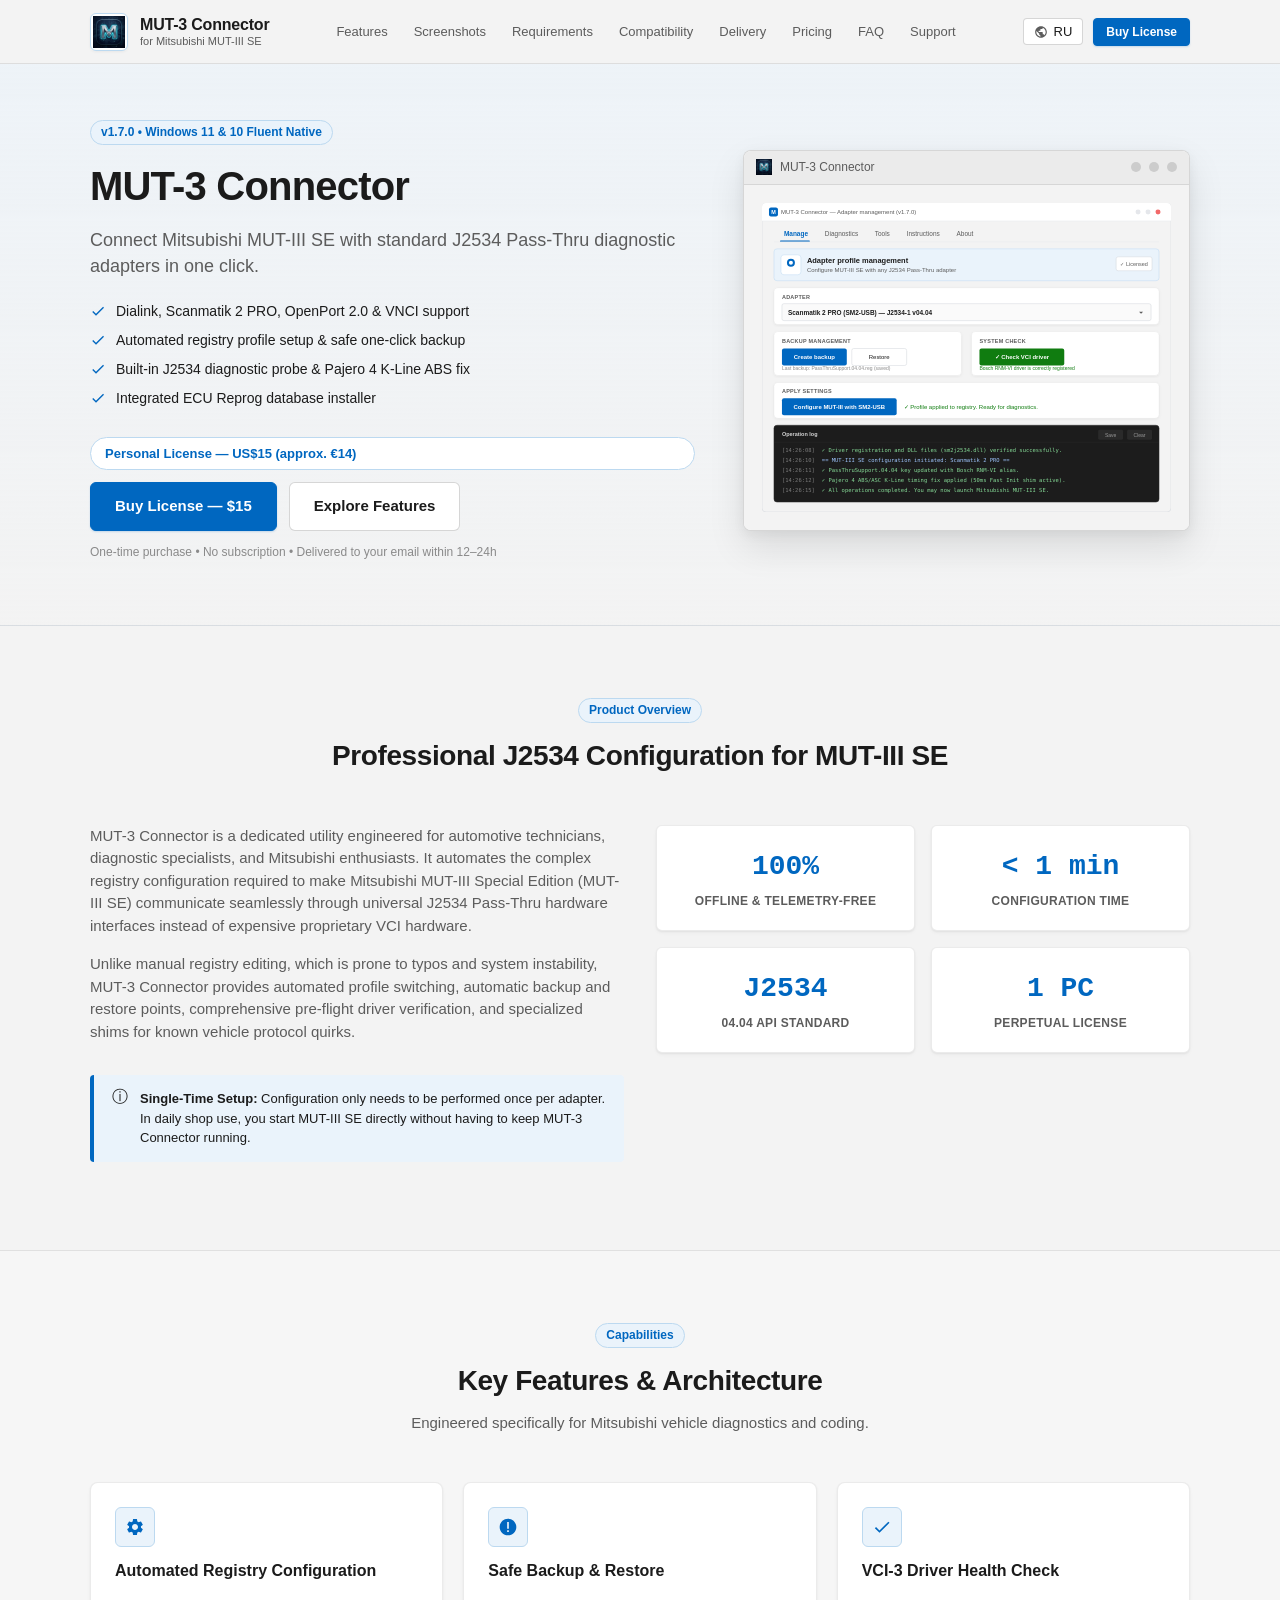
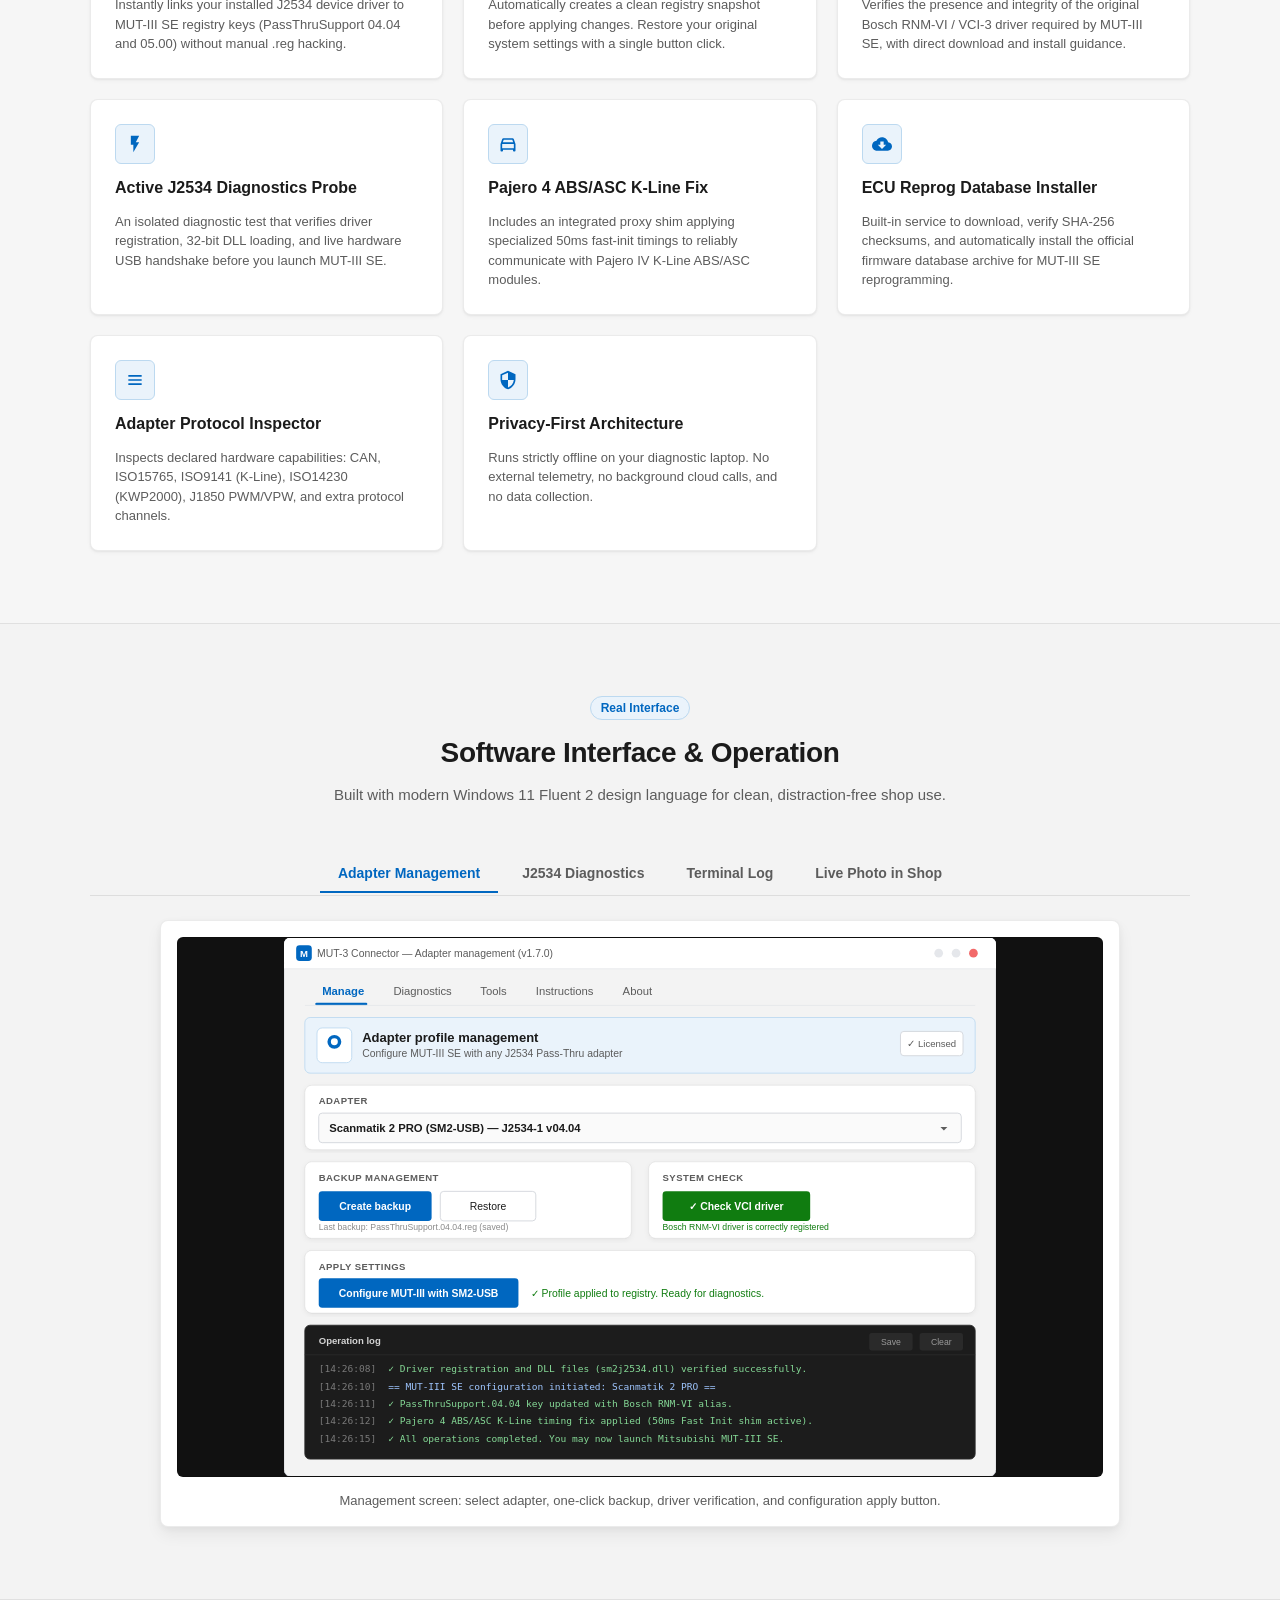
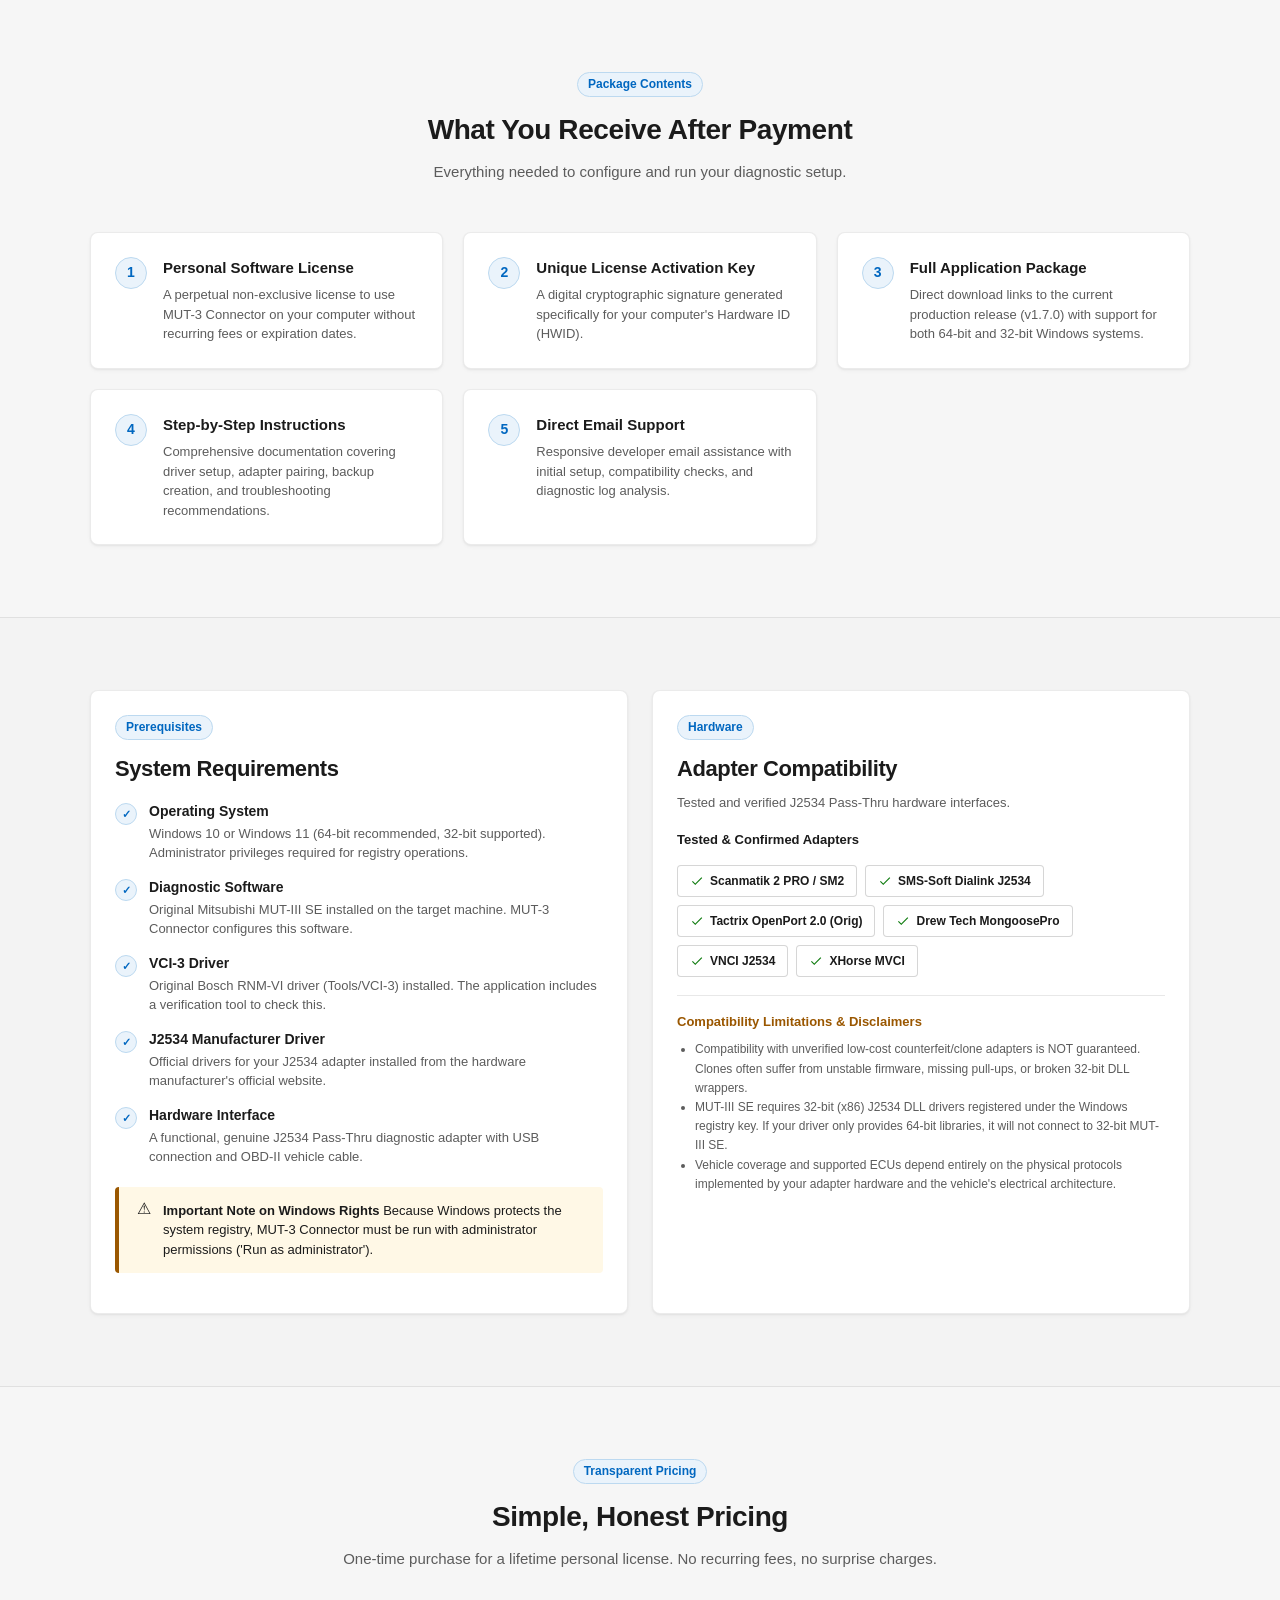
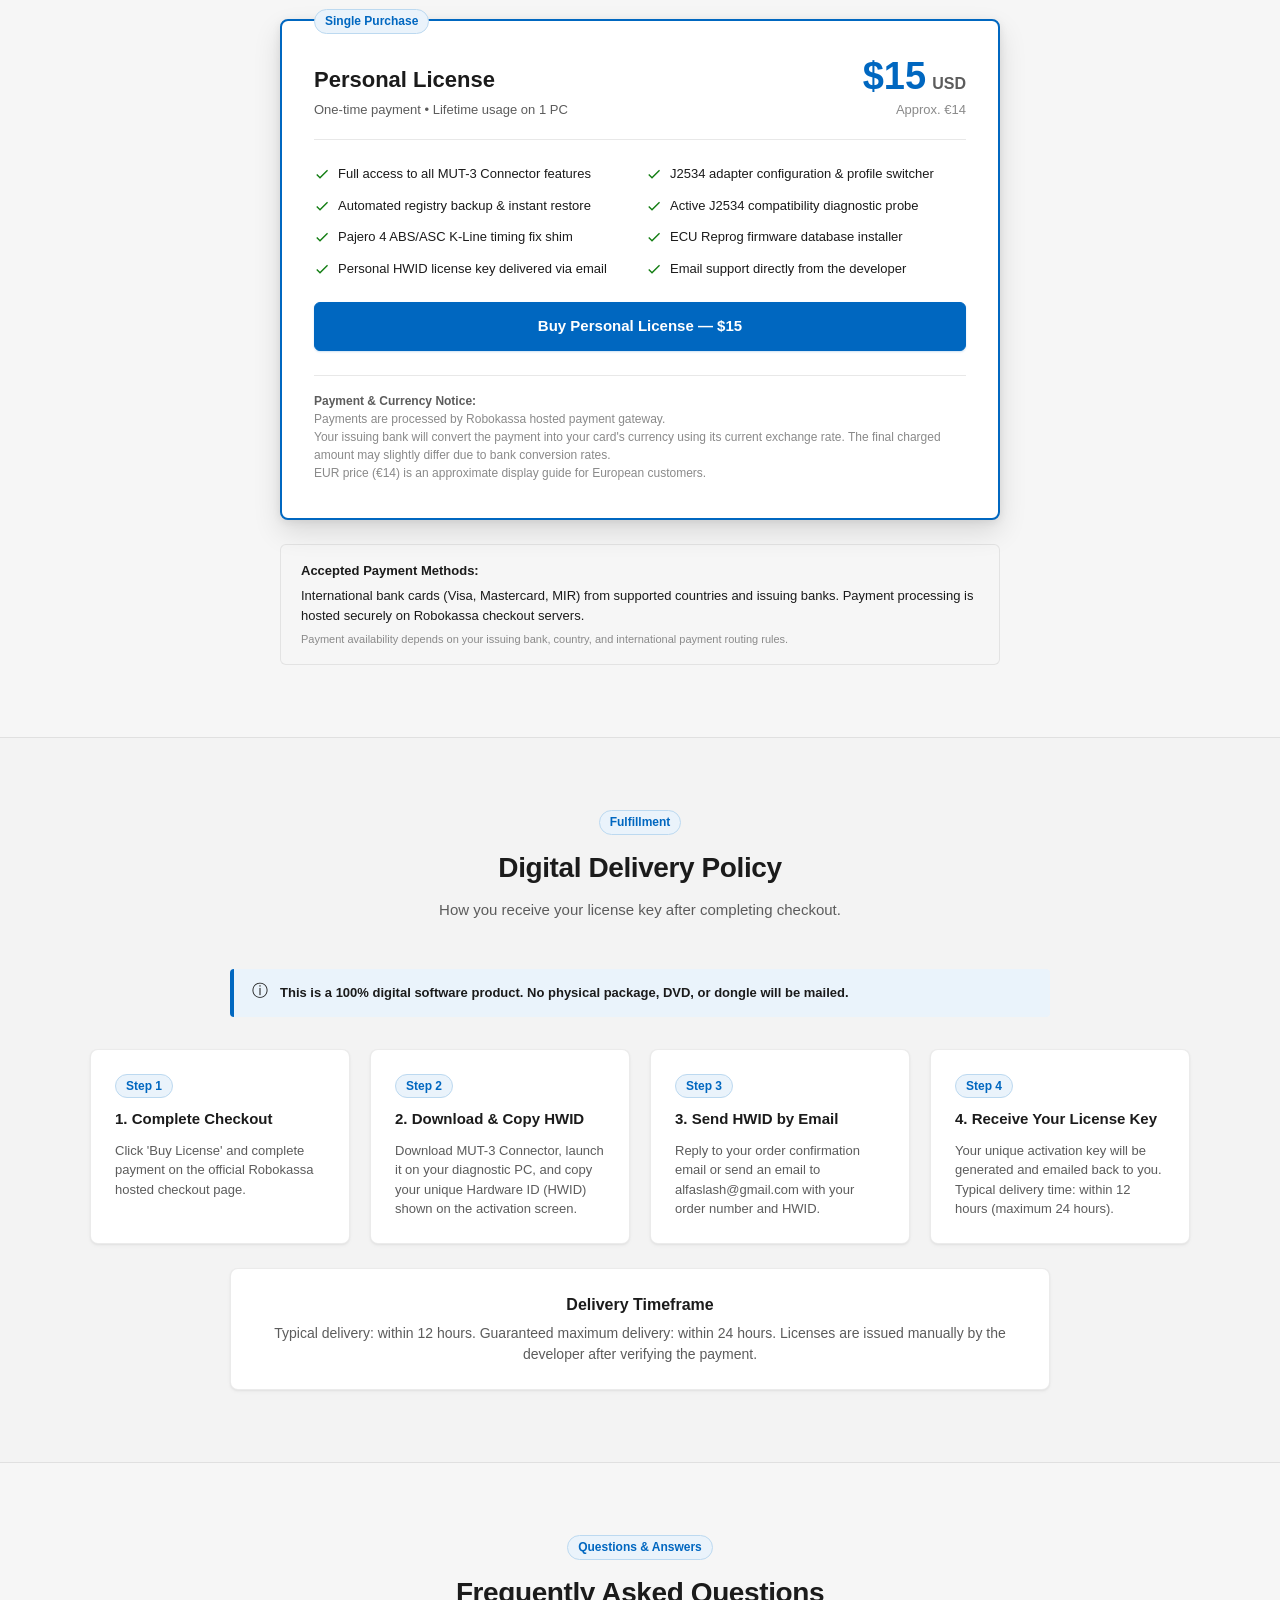
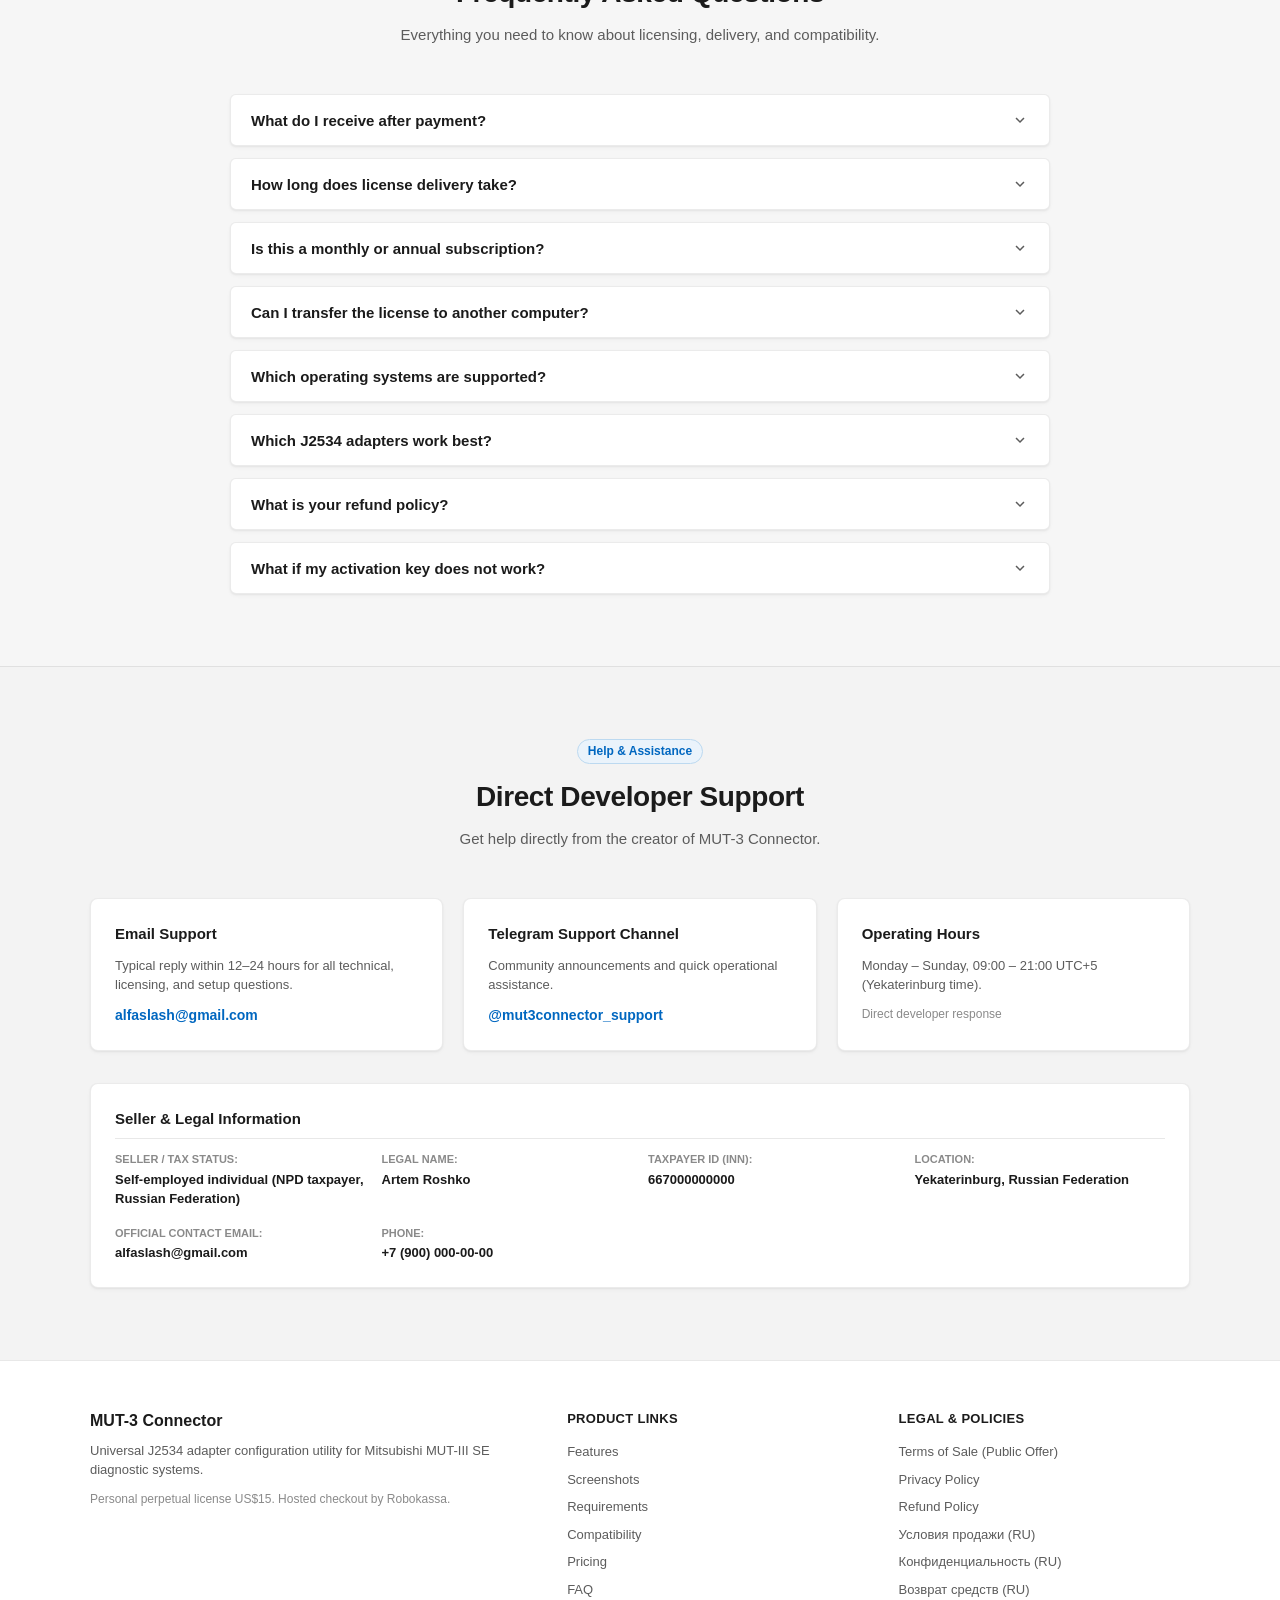
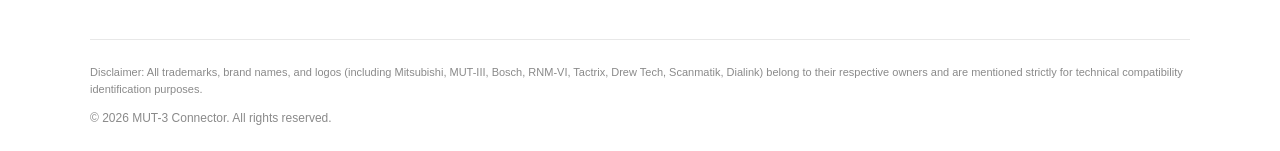
==== index.html @ 058eb1e2 "Deploy MUT-3 Connector landing page for GitHub Pages" ====
<!DOCTYPE html>
<html lang="en">
<head>
  <meta charset="UTF-8">
  <meta name="viewport" content="width=device-width, initial-scale=1.0">
  <title>MUT-3 Connector — J2534 Pass-Thru Setup for Mitsubishi MUT-III SE</title>
  <meta name="description" content="Official landing page for MUT-3 Connector. Effortlessly configure universal J2534 adapters (Scanmatik 2 PRO, Dialink, OpenPort 2.0) for Mitsubishi MUT-III SE. Personal license US$15.">
  <meta name="robots" content="index, follow">
  <link rel="canonical" href="https://mut3connector.com/">

  <!-- Open Graph / Facebook -->
  <meta property="og:type" content="website">
  <meta property="og:url" content="https://mut3connector.com/">
  <meta property="og:title" content="MUT-3 Connector — J2534 Setup for Mitsubishi MUT-III SE">
  <meta property="og:description" content="Configure universal J2534 Pass-Thru adapters with Mitsubishi MUT-III SE diagnostic software in one click. Personal perpetual license US$15.">
  <meta property="og:image" content="https://mut3connector.com/assets/img/app_icon.png">

  <!-- Favicon -->
  <link rel="icon" type="image/x-icon" href="favicon.ico">
  <link rel="apple-touch-icon" href="assets/img/app_icon.png">
  <meta name="theme-color" content="#F3F3F3">

  <!-- Stylesheet -->
  <link rel="stylesheet" href="assets/css/styles.css">
</head>
<body>

  <!-- ===================================================================
       Site Header
       =================================================================== -->
  <header class="site-header">
    <div class="container header-inner">
      <a href="#hero" class="brand-link" aria-label="MUT-3 Connector Home">
        <div class="brand-icon-tile">
          <img src="assets/img/app_icon.png" alt="MUT-3 Connector Logo" width="32" height="32">
        </div>
        <div class="brand-text">
          <span class="brand-title">MUT-3 Connector</span>
          <span class="brand-subtitle">for Mitsubishi MUT-III SE</span>
        </div>
      </a>

      <nav aria-label="Main Navigation">
        <ul class="nav-menu">
          <li><a href="#features" class="nav-link" data-i18n="nav.features">Features</a></li>
          <li><a href="#screenshots" class="nav-link" data-i18n="nav.screenshots">Screenshots</a></li>
          <li><a href="#requirements" class="nav-link" data-i18n="nav.requirements">Requirements</a></li>
          <li><a href="#compatibility" class="nav-link" data-i18n="nav.compatibility">Compatibility</a></li>
          <li><a href="#delivery" class="nav-link" data-i18n="nav.delivery">Delivery</a></li>
          <li><a href="#pricing" class="nav-link" data-i18n="nav.pricing">Pricing</a></li>
          <li><a href="#faq" class="nav-link" data-i18n="nav.faq">FAQ</a></li>
          <li><a href="#support" class="nav-link" data-i18n="nav.support">Support</a></li>
        </ul>
      </nav>

      <div class="header-actions">
        <!-- Language Switcher Pill -->
        <button type="button" class="lang-selector-btn" data-action="toggle-lang" title="Switch Language / Сменить язык" aria-label="Switch Language">
          <svg viewBox="0 0 24 24" aria-hidden="true">
            <path d="M12 2C6.48 2 2 6.48 2 12s4.48 10 10 10 10-4.48 10-10S17.52 2 12 2zm-1 17.93c-3.95-.49-7-3.85-7-7.93 0-.62.08-1.21.21-1.79L9 15v1c0 1.1.9 2 2 2v1.93zm6.9-2.54c-.26-.81-1-1.39-1.9-1.39h-1v-3c0-.55-.45-1-1-1H8v-2h2c.55 0 1-.45 1-1V7h2c1.1 0 2-.9 2-2v-.41c2.93 1.19 5 4.06 5 7.41 0 2.08-.8 3.97-2.1 5.39z"/>
          </svg>
          <span class="lang-label">RU</span>
        </button>

        <!-- Buy CTA -->
        <a href="#pricing" class="btn btn-primary btn-sm" data-buy-btn data-i18n="nav.buy">Buy License</a>

        <!-- Mobile Menu Toggle Button -->
        <button type="button" class="mobile-toggle" aria-label="Toggle navigation menu" aria-expanded="false">
          <svg viewBox="0 0 24 24" aria-hidden="true">
            <path d="M3 18h18v-2H3v2zm0-5h18v-2H3v2zm0-7v2h18V6H3z"/>
          </svg>
        </button>
      </div>
    </div>
  </header>

  <!-- ===================================================================
       Hero Section
       =================================================================== -->
  <section class="hero-section" id="hero">
    <div class="container hero-grid">
      <div class="hero-content">
        <div class="hero-badge-wrap">
          <span class="badge badge-accent" data-i18n="hero.badge">v1.7.0 • Windows 11 &amp; 10 Fluent Native</span>
        </div>
        <h1 class="hero-title" data-i18n="hero.title">MUT-3 Connector</h1>
        <p class="hero-subtitle" data-i18n="hero.subtitle">
          Connect Mitsubishi MUT-III SE with standard J2534 Pass-Thru diagnostic adapters in one click.
        </p>

        <ul class="hero-highlights">
          <li>
            <svg viewBox="0 0 24 24"><path d="M9 16.2L4.8 12l-1.4 1.4L9 19 21 7l-1.4-1.4L9 16.2z"/></svg>
            <span data-i18n="hero.highlight1">Dialink, Scanmatik 2 PRO, OpenPort 2.0 &amp; VNCI support</span>
          </li>
          <li>
            <svg viewBox="0 0 24 24"><path d="M9 16.2L4.8 12l-1.4 1.4L9 19 21 7l-1.4-1.4L9 16.2z"/></svg>
            <span data-i18n="hero.highlight2">Automated registry profile setup &amp; safe one-click backup</span>
          </li>
          <li>
            <svg viewBox="0 0 24 24"><path d="M9 16.2L4.8 12l-1.4 1.4L9 19 21 7l-1.4-1.4L9 16.2z"/></svg>
            <span data-i18n="hero.highlight3">Built-in J2534 diagnostic probe &amp; Pajero 4 K-Line ABS fix</span>
          </li>
          <li>
            <svg viewBox="0 0 24 24"><path d="M9 16.2L4.8 12l-1.4 1.4L9 19 21 7l-1.4-1.4L9 16.2z"/></svg>
            <span data-i18n="hero.highlight4">Integrated ECU Reprog database installer</span>
          </li>
        </ul>

        <div class="hero-cta-box">
          <div class="hero-price-pill">
            <span data-i18n="hero.priceTag">Personal License — US$15 (approx. €14)</span>
          </div>

          <div class="hero-cta-buttons">
            <a href="#pricing" class="btn btn-primary btn-lg" data-buy-btn data-i18n="hero.ctaBuy">Buy License — $15</a>
            <a href="#features" class="btn btn-secondary btn-lg" data-i18n="hero.ctaDetails">Explore Features</a>
          </div>

          <p class="hero-subnotice" data-i18n="hero.subnotice">
            One-time purchase • No subscription • Delivered to your email within 12–24h
          </p>
        </div>
      </div>

      <!-- Hero Visual Preview (Fluent App Window) -->
      <div class="hero-preview">
        <div class="app-window-frame">
          <div class="app-window-titlebar">
            <div class="app-window-title">
              <img src="assets/img/app_icon.png" alt="Icon" width="16" height="16">
              <span>MUT-3 Connector</span>
            </div>
            <div class="app-window-controls">
              <span></span><span></span><span></span>
            </div>
          </div>
          <div class="app-window-body">
            <img src="assets/img/app-ui-manage.svg" alt="MUT-3 Connector Management Screen" width="820" height="620" loading="eager">
          </div>
        </div>
      </div>
    </div>
  </section>

  <!-- ===================================================================
       Product Overview & Metrics
       =================================================================== -->
  <section class="section">
    <div class="container">
      <div class="section-header">
        <span class="badge badge-accent" data-i18n="about.badge">Product Overview</span>
        <h2 class="section-title" data-i18n="about.title">Professional J2534 Configuration for MUT-III SE</h2>
      </div>

      <div class="overview-grid">
        <div class="overview-text">
          <p data-i18n="about.p1">
            MUT-3 Connector is a dedicated utility engineered for automotive technicians, diagnostic specialists, and Mitsubishi enthusiasts. It automates the complex registry configuration required to make Mitsubishi MUT-III Special Edition (MUT-III SE) communicate seamlessly through universal J2534 Pass-Thru hardware interfaces instead of expensive proprietary VCI hardware.
          </p>
          <p data-i18n="about.p2">
            Unlike manual registry editing, which is prone to typos and system instability, MUT-3 Connector provides automated profile switching, automatic backup and restore points, comprehensive pre-flight driver verification, and specialized shims for known vehicle protocol quirks.
          </p>

          <div class="callout callout-accent">
            <span class="callout-icon">ⓘ</span>
            <div>
              <strong>Single-Time Setup:</strong> Configuration only needs to be performed once per adapter. In daily shop use, you start MUT-III SE directly without having to keep MUT-3 Connector running.
            </div>
          </div>
        </div>

        <div class="overview-stats">
          <div class="stat-card">
            <div class="stat-value" data-i18n="about.stat1Val">100%</div>
            <div class="stat-label" data-i18n="about.stat1Label">Offline &amp; Telemetry-Free</div>
          </div>
          <div class="stat-card">
            <div class="stat-value" data-i18n="about.stat2Val">&lt; 1 min</div>
            <div class="stat-label" data-i18n="about.stat2Label">Configuration Time</div>
          </div>
          <div class="stat-card">
            <div class="stat-value" data-i18n="about.stat3Val">J2534</div>
            <div class="stat-label" data-i18n="about.stat3Label">04.04 API Standard</div>
          </div>
          <div class="stat-card">
            <div class="stat-value" data-i18n="about.stat4Val">1 PC</div>
            <div class="stat-label" data-i18n="about.stat4Label">Perpetual License</div>
          </div>
        </div>
      </div>
    </div>
  </section>

  <!-- ===================================================================
       Key Features Section
       =================================================================== -->
  <section class="section section-sunken" id="features">
    <div class="container">
      <div class="section-header">
        <span class="badge badge-accent" data-i18n="features.badge">Capabilities</span>
        <h2 class="section-title" data-i18n="features.title">Key Features &amp; Architecture</h2>
        <p class="section-subtitle" data-i18n="features.subtitle">
          Engineered specifically for Mitsubishi vehicle diagnostics and coding.
        </p>
      </div>

      <div class="features-grid">
        <!-- Feature 1 -->
        <div class="feature-card">
          <div class="feature-icon-tile">
            <svg viewBox="0 0 24 24"><path d="M19.14 12.94c.04-.3.06-.61.06-.94 0-.32-.02-.64-.07-.94l2.03-1.58c.18-.14.23-.41.12-.61l-1.92-3.32c-.12-.22-.37-.29-.59-.22l-2.39.96c-.5-.38-1.03-.7-1.62-.94l-.36-2.54c-.04-.24-.24-.41-.48-.41h-3.84c-.24 0-.43.17-.47.41l-.36 2.54c-.59.24-1.13.57-1.62.94l-2.39-.96c-.22-.08-.47 0-.59.22L2.74 8.87c-.12.21-.08.47.12.61l2.03 1.58c-.05.3-.09.63-.09.94s.02.64.07.94l-2.03 1.58c-.18.14-.23.41-.12.61l1.92 3.32c.12.22.37.29.59.22l2.39-.96c.5.38 1.03.7 1.62.94l.36 2.54c.05.24.24.41.48.41h3.84c.24 0 .44-.17.47-.41l.36-2.54c.59-.24 1.13-.56 1.62-.94l2.39.96c.22.08.47 0 .59-.22l1.92-3.32c.12-.22.07-.47-.12-.61l-2.01-1.58zM12 15.6c-1.98 0-3.6-1.62-3.6-3.6s1.62-3.6 3.6-3.6 3.6 1.62 3.6 3.6-1.62 3.6-3.6 3.6z"/></svg>
          </div>
          <h3 class="feature-title" data-i18n="features.f1Title">Automated Registry Configuration</h3>
          <p class="feature-desc" data-i18n="features.f1Desc">
            Instantly links your installed J2534 device driver to MUT-III SE registry keys (PassThruSupport 04.04 and 05.00) without manual .reg hacking.
          </p>
        </div>

        <!-- Feature 2 -->
        <div class="feature-card">
          <div class="feature-icon-tile">
            <svg viewBox="0 0 24 24"><path d="M12 2C6.48 2 2 6.48 2 12s4.48 10 10 10 10-4.48 10-10S17.52 2 12 2zm-1 14h2v2h-2zm0-10h2v8h-2z"/></svg>
          </div>
          <h3 class="feature-title" data-i18n="features.f2Title">Safe Backup &amp; Restore</h3>
          <p class="feature-desc" data-i18n="features.f2Desc">
            Automatically creates a clean registry snapshot before applying changes. Restore your original system settings with a single button click.
          </p>
        </div>

        <!-- Feature 3 -->
        <div class="feature-card">
          <div class="feature-icon-tile">
            <svg viewBox="0 0 24 24"><path d="M9 16.17L4.83 12l-1.42 1.41L9 19 21 7l-1.41-1.41z"/></svg>
          </div>
          <h3 class="feature-title" data-i18n="features.f3Title">VCI-3 Driver Health Check</h3>
          <p class="feature-desc" data-i18n="features.f3Desc">
            Verifies the presence and integrity of the original Bosch RNM-VI / VCI-3 driver required by MUT-III SE, with direct download and install guidance.
          </p>
        </div>

        <!-- Feature 4 -->
        <div class="feature-card">
          <div class="feature-icon-tile">
            <svg viewBox="0 0 24 24"><path d="M7 2v11h3v9l7-12h-4l4-8z"/></svg>
          </div>
          <h3 class="feature-title" data-i18n="features.f4Title">Active J2534 Diagnostics Probe</h3>
          <p class="feature-desc" data-i18n="features.f4Desc">
            An isolated diagnostic test that verifies driver registration, 32-bit DLL loading, and live hardware USB handshake before you launch MUT-III SE.
          </p>
        </div>

        <!-- Feature 5 -->
        <div class="feature-card">
          <div class="feature-icon-tile">
            <svg viewBox="0 0 24 24"><path d="M18.92 6.01C18.72 5.42 18.16 5 17.5 5h-11c-.66 0-1.21.42-1.42 1.01L3 12v8c0 .55.45 1 1 1h1c.55 0 1-.45 1-1v-1h12v1c0 .55.45 1 1 1h1c.55 0 1-.45 1-1v-8l-2.08-5.99zM6.85 7h10.29l1.04 3H5.81l1.04-3zM19 17H5v-4.66l.12-.34h13.77l.11.34V17z"/></svg>
          </div>
          <h3 class="feature-title" data-i18n="features.f5Title">Pajero 4 ABS/ASC K-Line Fix</h3>
          <p class="feature-desc" data-i18n="features.f5Desc">
            Includes an integrated proxy shim applying specialized 50ms fast-init timings to reliably communicate with Pajero IV K-Line ABS/ASC modules.
          </p>
        </div>

        <!-- Feature 6 -->
        <div class="feature-card">
          <div class="feature-icon-tile">
            <svg viewBox="0 0 24 24"><path d="M19.35 10.04C18.67 6.59 15.64 4 12 4 9.11 4 6.6 5.64 5.35 8.04 2.34 8.36 0 10.91 0 14c0 3.31 2.69 6 6 6h13c2.76 0 5-2.24 5-5 0-2.64-2.05-4.78-4.65-4.96zM17 13l-5 5-5-5h3V9h4v4h3z"/></svg>
          </div>
          <h3 class="feature-title" data-i18n="features.f6Title">ECU Reprog Database Installer</h3>
          <p class="feature-desc" data-i18n="features.f6Desc">
            Built-in service to download, verify SHA-256 checksums, and automatically install the official firmware database archive for MUT-III SE reprogramming.
          </p>
        </div>

        <!-- Feature 7 -->
        <div class="feature-card">
          <div class="feature-icon-tile">
            <svg viewBox="0 0 24 24"><path d="M4 6h16v2H4zm0 5h16v2H4zm0 5h16v2H4z"/></svg>
          </div>
          <h3 class="feature-title" data-i18n="features.f7Title">Adapter Protocol Inspector</h3>
          <p class="feature-desc" data-i18n="features.f7Desc">
            Inspects declared hardware capabilities: CAN, ISO15765, ISO9141 (K-Line), ISO14230 (KWP2000), J1850 PWM/VPW, and extra protocol channels.
          </p>
        </div>

        <!-- Feature 8 -->
        <div class="feature-card">
          <div class="feature-icon-tile">
            <svg viewBox="0 0 24 24"><path d="M12 1L3 5v6c0 5.55 3.84 10.74 9 12 5.16-1.26 9-6.45 9-12V5l-9-4zm0 10.99h7c-.53 4.12-3.28 7.79-7 8.94V12H5V6.3l7-3.11v8.8z"/></svg>
          </div>
          <h3 class="feature-title" data-i18n="features.f8Title">Privacy-First Architecture</h3>
          <p class="feature-desc" data-i18n="features.f8Desc">
            Runs strictly offline on your diagnostic laptop. No external telemetry, no background cloud calls, and no data collection.
          </p>
        </div>
      </div>
    </div>
  </section>

  <!-- ===================================================================
       Screenshots / Real Proof Section
       =================================================================== -->
  <section class="section" id="screenshots">
    <div class="container">
      <div class="section-header">
        <span class="badge badge-accent" data-i18n="proof.badge">Real Interface</span>
        <h2 class="section-title" data-i18n="proof.title">Software Interface &amp; Operation</h2>
        <p class="section-subtitle" data-i18n="proof.subtitle">
          Built with modern Windows 11 Fluent 2 design language for clean, distraction-free shop use.
        </p>
      </div>

      <!-- Proof Tabs -->
      <div class="proof-tabs">
        <button type="button" class="proof-tab-btn active" data-target="slide-manage" data-i18n="proof.tabManage">Adapter Management</button>
        <button type="button" class="proof-tab-btn" data-target="slide-diag" data-i18n="proof.tabDiag">J2534 Diagnostics</button>
        <button type="button" class="proof-tab-btn" data-target="slide-log" data-i18n="proof.tabLog">Terminal Log</button>
        <button type="button" class="proof-tab-btn" data-target="slide-photo" data-i18n="proof.tabPhoto">Live Photo in Shop</button>
      </div>

      <!-- Proof Content Frame -->
      <div class="proof-content">
        <!-- Slide 1: Management Vector Mockup -->
        <div class="proof-slide active" id="slide-manage">
          <div class="proof-image-wrapper">
            <img src="assets/img/app-ui-manage.svg" alt="MUT-3 Connector Adapter Management Interface" width="820" height="620" loading="lazy">
          </div>
          <p class="proof-caption" data-i18n="proof.captionManage">
            Management screen: select adapter, one-click backup, driver verification, and configuration apply button.
          </p>
        </div>

        <!-- Slide 2: Diagnostics Vector Mockup -->
        <div class="proof-slide" id="slide-diag">
          <div class="proof-image-wrapper">
            <img src="assets/img/app-ui-diag.svg" alt="MUT-3 Connector J2534 Diagnostics and Compatibility Center" width="820" height="620" loading="lazy">
          </div>
          <p class="proof-caption" data-i18n="proof.captionDiag">
            Compatibility center: dynamic static inspection and active USB probe verifying hardware readiness.
          </p>
        </div>

        <!-- Slide 3: Terminal Log Presentation -->
        <div class="proof-slide" id="slide-log">
          <div class="terminal-panel" style="padding: 24px; min-height: 380px;">
            <div class="terminal-header">
              <span>MUT-3 Connector Technical Operations Console [v1.7.0]</span>
              <span class="badge badge-success">Diagnostics OK</span>
            </div>
            <div class="terminal-line"><span class="term-time">[15:30:10]</span> <span class="term-info">Initializing MUT-3 Connector environment...</span></div>
            <div class="terminal-line"><span class="term-time">[15:30:11]</span> <span class="term-ok">✓ Administrator privileges confirmed (SeDebugPrivilege granted).</span></div>
            <div class="terminal-line"><span class="term-time">[15:30:12]</span> <span class="term-ok">✓ Hardware ID (HWID): 7A8B-9C0D-E1F2-3456 (Valid signature confirmed).</span></div>
            <div class="terminal-line"><span class="term-time">[15:30:14]</span> <span class="term-info">Inspecting J2534 Registry: HKLM\SOFTWARE\WOW6432Node\PassThruSupport.04.04</span></div>
            <div class="terminal-line"><span class="term-time">[15:30:15]</span> <span class="term-ok">✓ Found: Scanmatik 2 PRO (SM2-USB) at C:\Program Files (x86)\Scanmatik\sm2j2534.dll</span></div>
            <div class="terminal-line"><span class="term-time">[15:30:15]</span> <span class="term-ok">✓ Found: Dialink J2534 at C:\Program Files (x86)\SMS-Soft\Dialink\dialink.dll</span></div>
            <div class="terminal-line"><span class="term-time">[15:30:16]</span> <span class="term-ok">✓ Found: OpenPort 2.0 at C:\Program Files (x86)\Tactrix\OpenPort 2.0\drivers\openport 2.0\op20pt32.dll</span></div>
            <div class="terminal-line"><span class="term-time">[15:30:18]</span> <span class="term-info">Verifying Mitsubishi VCI-3 registry alias and Bosch RNM-VI driver...</span></div>
            <div class="terminal-line"><span class="term-time">[15:30:19]</span> <span class="term-ok">✓ Bosch RNM-VI driver registration confirmed.</span></div>
            <div class="terminal-line"><span class="term-time">[15:30:20]</span> <span class="term-ok">✓ Pajero 4 K-Line ABS/ASC Fast Init (50ms) proxy shim active.</span></div>
            <div class="terminal-line"><span class="term-time">[15:30:22]</span> <span class="term-ok">✓ Registry snapshot exported to %LOCALAPPDATA%\MUT3Connector\backup_0404.reg</span></div>
            <div class="terminal-line"><span class="term-time">[15:30:24]</span> <span class="term-info">Setup successful. Start MUT-III SE and perform diagnostic testing.</span></div>
          </div>
          <p class="proof-caption" data-i18n="proof.captionLog">
            Built-in operations log with timestamps, error diagnostics, and export to support file.
          </p>
        </div>

        <!-- Slide 4: Real Workshop Photo -->
        <div class="proof-slide" id="slide-photo">
          <div class="proof-image-wrapper">
            <img src="assets/img/screenshot-manage.jpg" alt="MUT-3 Connector running on diagnostic laptop in workshop" width="820" height="500" loading="lazy">
          </div>
          <p class="proof-caption" data-i18n="proof.captionPhoto">
            MUT-3 Connector running on a technician's laptop with Scanmatik 2 PRO.
          </p>
        </div>
      </div>
    </div>
  </section>

  <!-- ===================================================================
       What You Receive Section
       =================================================================== -->
  <section class="section section-sunken">
    <div class="container">
      <div class="section-header">
        <span class="badge badge-accent" data-i18n="receive.badge">Package Contents</span>
        <h2 class="section-title" data-i18n="receive.title">What You Receive After Payment</h2>
        <p class="section-subtitle" data-i18n="receive.subtitle">
          Everything needed to configure and run your diagnostic setup.
        </p>
      </div>

      <div class="receive-grid">
        <div class="receive-item">
          <div class="receive-num">1</div>
          <div class="receive-text">
            <h4 data-i18n="receive.item1Title">Personal Software License</h4>
            <p data-i18n="receive.item1Desc">A perpetual non-exclusive license to use MUT-3 Connector on your computer without recurring fees or expiration dates.</p>
          </div>
        </div>

        <div class="receive-item">
          <div class="receive-num">2</div>
          <div class="receive-text">
            <h4 data-i18n="receive.item2Title">Unique License Activation Key</h4>
            <p data-i18n="receive.item2Desc">A digital cryptographic signature generated specifically for your computer's Hardware ID (HWID).</p>
          </div>
        </div>

        <div class="receive-item">
          <div class="receive-num">3</div>
          <div class="receive-text">
            <h4 data-i18n="receive.item3Title">Full Application Package</h4>
            <p data-i18n="receive.item3Desc">Direct download links to the current production release (v1.7.0) with support for both 64-bit and 32-bit Windows systems.</p>
          </div>
        </div>

        <div class="receive-item">
          <div class="receive-num">4</div>
          <div class="receive-text">
            <h4 data-i18n="receive.item4Title">Step-by-Step Instructions</h4>
            <p data-i18n="receive.item4Desc">Comprehensive documentation covering driver setup, adapter pairing, backup creation, and troubleshooting recommendations.</p>
          </div>
        </div>

        <div class="receive-item">
          <div class="receive-num">5</div>
          <div class="receive-text">
            <h4 data-i18n="receive.item5Title">Direct Email Support</h4>
            <p data-i18n="receive.item5Desc">Responsive developer email assistance with initial setup, compatibility checks, and diagnostic log analysis.</p>
          </div>
        </div>
      </div>
    </div>
  </section>

  <!-- ===================================================================
       System Requirements & Hardware Compatibility
       =================================================================== -->
  <section class="section" id="requirements">
    <div class="container">
      <div class="req-grid">
        <!-- Column 1: System Requirements -->
        <div class="card">
          <span class="badge badge-accent" data-i18n="requirements.badge" style="margin-bottom: 12px;">Prerequisites</span>
          <h3 class="section-title" style="font-size: 22px; margin-bottom: 16px;" data-i18n="requirements.title">System Requirements</h3>

          <ul class="req-list">
            <li class="req-item">
              <span class="req-item-icon">✓</span>
              <div class="req-item-content">
                <h4 data-i18n="requirements.osTitle">Operating System</h4>
                <p data-i18n="requirements.osDesc">Windows 10 or Windows 11 (64-bit recommended, 32-bit supported). Administrator privileges required for registry operations.</p>
              </div>
            </li>
            <li class="req-item">
              <span class="req-item-icon">✓</span>
              <div class="req-item-content">
                <h4 data-i18n="requirements.softTitle">Diagnostic Software</h4>
                <p data-i18n="requirements.softDesc">Original Mitsubishi MUT-III SE installed on the target machine. MUT-3 Connector configures this software.</p>
              </div>
            </li>
            <li class="req-item">
              <span class="req-item-icon">✓</span>
              <div class="req-item-content">
                <h4 data-i18n="requirements.driverTitle">VCI-3 Driver</h4>
                <p data-i18n="requirements.driverDesc">Original Bosch RNM-VI driver (Tools/VCI-3) installed. The application includes a verification tool to check this.</p>
              </div>
            </li>
            <li class="req-item">
              <span class="req-item-icon">✓</span>
              <div class="req-item-content">
                <h4 data-i18n="requirements.adapterDriverTitle">J2534 Manufacturer Driver</h4>
                <p data-i18n="requirements.adapterDriverDesc">Official drivers for your J2534 adapter installed from the hardware manufacturer's official website.</p>
              </div>
            </li>
            <li class="req-item">
              <span class="req-item-icon">✓</span>
              <div class="req-item-content">
                <h4 data-i18n="requirements.hwTitle">Hardware Interface</h4>
                <p data-i18n="requirements.hwDesc">A functional, genuine J2534 Pass-Thru diagnostic adapter with USB connection and OBD-II vehicle cable.</p>
              </div>
            </li>
          </ul>

          <div class="callout callout-warn" style="margin-top: 20px;">
            <span class="callout-icon">⚠</span>
            <div>
              <strong data-i18n="requirements.noteTitle">Important Note on Windows Rights:</strong>
              <span data-i18n="requirements.noteDesc">Because Windows protects the system registry, MUT-3 Connector must be run with administrator permissions ('Run as administrator').</span>
            </div>
          </div>
        </div>

        <!-- Column 2: Compatibility -->
        <div class="card" id="compatibility">
          <span class="badge badge-accent" data-i18n="compatibility.badge" style="margin-bottom: 12px;">Hardware</span>
          <h3 class="section-title" style="font-size: 22px; margin-bottom: 8px;" data-i18n="compatibility.title">Adapter Compatibility</h3>
          <p style="font-size: 13px; color: var(--text-secondary); margin-bottom: 16px;" data-i18n="compatibility.subtitle">
            Tested and verified J2534 Pass-Thru hardware interfaces.
          </p>

          <strong style="font-size: 13px; color: var(--text-primary);" data-i18n="compatibility.verifiedTitle">Tested &amp; Confirmed Adapters:</strong>
          <div class="adapter-tags">
            <span class="adapter-tag">
              <svg viewBox="0 0 24 24"><path d="M9 16.2L4.8 12l-1.4 1.4L9 19 21 7l-1.4-1.4L9 16.2z"/></svg>
              Scanmatik 2 PRO / SM2
            </span>
            <span class="adapter-tag">
              <svg viewBox="0 0 24 24"><path d="M9 16.2L4.8 12l-1.4 1.4L9 19 21 7l-1.4-1.4L9 16.2z"/></svg>
              SMS-Soft Dialink J2534
            </span>
            <span class="adapter-tag">
              <svg viewBox="0 0 24 24"><path d="M9 16.2L4.8 12l-1.4 1.4L9 19 21 7l-1.4-1.4L9 16.2z"/></svg>
              Tactrix OpenPort 2.0 (Orig)
            </span>
            <span class="adapter-tag">
              <svg viewBox="0 0 24 24"><path d="M9 16.2L4.8 12l-1.4 1.4L9 19 21 7l-1.4-1.4L9 16.2z"/></svg>
              Drew Tech MongoosePro
            </span>
            <span class="adapter-tag">
              <svg viewBox="0 0 24 24"><path d="M9 16.2L4.8 12l-1.4 1.4L9 19 21 7l-1.4-1.4L9 16.2z"/></svg>
              VNCI J2534
            </span>
            <span class="adapter-tag">
              <svg viewBox="0 0 24 24"><path d="M9 16.2L4.8 12l-1.4 1.4L9 19 21 7l-1.4-1.4L9 16.2z"/></svg>
              XHorse MVCI
            </span>
          </div>

          <div style="margin-top: 18px; border-top: 1px solid var(--stroke-divider); padding-top: 14px;">
            <strong style="font-size: 13px; color: var(--warn);" data-i18n="compatibility.warningTitle">Compatibility Limitations &amp; Disclaimers:</strong>
            <ul style="margin: 8px 0 0 18px; font-size: 12px; line-height: 1.6; color: var(--text-secondary);">
              <li data-i18n="compatibility.w1">Compatibility with unverified low-cost counterfeit/clone adapters is NOT guaranteed. Clones often suffer from unstable firmware, missing pull-ups, or broken 32-bit DLL wrappers.</li>
              <li data-i18n="compatibility.w2">MUT-III SE requires 32-bit (x86) J2534 DLL drivers registered under the Windows registry key. If your driver only provides 64-bit libraries, it will not connect to 32-bit MUT-III SE.</li>
              <li data-i18n="compatibility.w3">Vehicle coverage and supported ECUs depend entirely on the physical protocols implemented by your adapter hardware and the vehicle's electrical architecture.</li>
            </ul>
          </div>
        </div>
      </div>
    </div>
  </section>

  <!-- ===================================================================
       Pricing Section
       =================================================================== -->
  <section class="section section-sunken" id="pricing">
    <div class="container">
      <div class="section-header">
        <span class="badge badge-accent" data-i18n="pricing.badge">Transparent Pricing</span>
        <h2 class="section-title" data-i18n="pricing.title">Simple, Honest Pricing</h2>
        <p class="section-subtitle" data-i18n="pricing.subtitle">
          One-time purchase for a lifetime personal license. No recurring fees, no surprise charges.
        </p>
      </div>

      <div class="pricing-wrapper">
        <div class="pricing-card">
          <span class="badge badge-accent pricing-badge-top">Single Purchase</span>

          <div class="pricing-header">
            <div class="pricing-title-wrap">
              <h3 data-i18n="pricing.cardTitle">Personal License</h3>
              <p data-i18n="pricing.type">One-time payment • Lifetime usage on 1 PC</p>
            </div>
            <div class="pricing-amount">
              <div>
                <span class="price-main" data-i18n="pricing.priceUsd">$15</span>
                <span class="price-currency" data-i18n="pricing.priceUsdLabel">USD</span>
              </div>
              <div class="price-sub" data-i18n="pricing.priceEur">Approx. €14</div>
            </div>
          </div>

          <ul class="pricing-features-list">
            <li>
              <svg viewBox="0 0 24 24"><path d="M9 16.2L4.8 12l-1.4 1.4L9 19 21 7l-1.4-1.4L9 16.2z"/></svg>
              <span data-i18n="pricing.feat1">Full access to all MUT-3 Connector features</span>
            </li>
            <li>
              <svg viewBox="0 0 24 24"><path d="M9 16.2L4.8 12l-1.4 1.4L9 19 21 7l-1.4-1.4L9 16.2z"/></svg>
              <span data-i18n="pricing.feat2">J2534 adapter configuration &amp; profile switcher</span>
            </li>
            <li>
              <svg viewBox="0 0 24 24"><path d="M9 16.2L4.8 12l-1.4 1.4L9 19 21 7l-1.4-1.4L9 16.2z"/></svg>
              <span data-i18n="pricing.feat3">Automated registry backup &amp; instant restore</span>
            </li>
            <li>
              <svg viewBox="0 0 24 24"><path d="M9 16.2L4.8 12l-1.4 1.4L9 19 21 7l-1.4-1.4L9 16.2z"/></svg>
              <span data-i18n="pricing.feat4">Active J2534 compatibility diagnostic probe</span>
            </li>
            <li>
              <svg viewBox="0 0 24 24"><path d="M9 16.2L4.8 12l-1.4 1.4L9 19 21 7l-1.4-1.4L9 16.2z"/></svg>
              <span data-i18n="pricing.feat5">Pajero 4 ABS/ASC K-Line timing fix shim</span>
            </li>
            <li>
              <svg viewBox="0 0 24 24"><path d="M9 16.2L4.8 12l-1.4 1.4L9 19 21 7l-1.4-1.4L9 16.2z"/></svg>
              <span data-i18n="pricing.feat6">ECU Reprog firmware database installer</span>
            </li>
            <li>
              <svg viewBox="0 0 24 24"><path d="M9 16.2L4.8 12l-1.4 1.4L9 19 21 7l-1.4-1.4L9 16.2z"/></svg>
              <span data-i18n="pricing.feat7">Personal HWID license key delivered via email</span>
            </li>
            <li>
              <svg viewBox="0 0 24 24"><path d="M9 16.2L4.8 12l-1.4 1.4L9 19 21 7l-1.4-1.4L9 16.2z"/></svg>
              <span data-i18n="pricing.feat8">Email support directly from the developer</span>
            </li>
          </ul>

          <div class="pricing-action">
            <a href="#" class="btn btn-primary btn-lg" data-buy-btn data-i18n="pricing.cta">Buy Personal License — $15</a>
          </div>

          <div class="pricing-disclaimer">
            <strong data-i18n="pricing.disclaimerTitle">Payment &amp; Currency Notice:</strong><br>
            <span data-i18n="pricing.disclaimer1">Payments are processed by Robokassa hosted payment gateway.</span><br>
            <span data-i18n="pricing.disclaimer2">Your issuing bank will convert the payment into your card's currency using its current exchange rate. The final charged amount may slightly differ due to bank conversion rates.</span><br>
            <span data-i18n="pricing.disclaimer3">EUR price (€14) is an approximate display guide for European customers.</span>
          </div>
        </div>

        <!-- Payment Methods Banner -->
        <div class="payment-methods-card">
          <h4 data-i18n="pricing.paymentMethodsTitle">Accepted Payment Methods:</h4>
          <p data-i18n="pricing.paymentMethodsDesc">
            International bank cards (Visa, Mastercard, MIR) from supported countries and issuing banks. Payment processing is hosted securely on Robokassa checkout servers.
          </p>
          <p style="font-size: 11px; color: var(--text-tertiary);" data-i18n="pricing.availabilityNote">
            Payment availability depends on your issuing bank, country, and international payment routing rules.
          </p>
        </div>
      </div>
    </div>
  </section>

  <!-- ===================================================================
       Delivery Section
       =================================================================== -->
  <section class="section" id="delivery">
    <div class="container">
      <div class="section-header">
        <span class="badge badge-accent" data-i18n="delivery.badge">Fulfillment</span>
        <h2 class="section-title" data-i18n="delivery.title">Digital Delivery Policy</h2>
        <p class="section-subtitle" data-i18n="delivery.subtitle">
          How you receive your license key after completing checkout.
        </p>
      </div>

      <div class="callout callout-accent" style="max-width: 820px; margin: 0 auto 32px;">
        <span class="callout-icon">ⓘ</span>
        <div>
          <strong data-i18n="delivery.digitalNotice">This is a 100% digital software product. No physical package, DVD, or dongle will be mailed.</strong>
        </div>
      </div>

      <div class="delivery-steps">
        <div class="delivery-step-card">
          <span class="badge badge-accent" style="width: fit-content;">Step 1</span>
          <h4 data-i18n="delivery.step1Title">1. Complete Checkout</h4>
          <p data-i18n="delivery.step1Desc">Click 'Buy License' and complete payment on the official Robokassa hosted checkout page.</p>
        </div>

        <div class="delivery-step-card">
          <span class="badge badge-accent" style="width: fit-content;">Step 2</span>
          <h4 data-i18n="delivery.step2Title">2. Download &amp; Copy HWID</h4>
          <p data-i18n="delivery.step2Desc">Download MUT-3 Connector, launch it on your diagnostic PC, and copy your unique Hardware ID (HWID) shown on the activation screen.</p>
        </div>

        <div class="delivery-step-card">
          <span class="badge badge-accent" style="width: fit-content;">Step 3</span>
          <h4 data-i18n="delivery.step3Title">3. Send HWID by Email</h4>
          <p data-i18n="delivery.step3Desc">Reply to your order confirmation email or send an email to alfaslash@gmail.com with your order number and HWID.</p>
        </div>

        <div class="delivery-step-card">
          <span class="badge badge-accent" style="width: fit-content;">Step 4</span>
          <h4 data-i18n="delivery.step4Title">4. Receive Your License Key</h4>
          <p data-i18n="delivery.step4Desc">Your unique activation key will be generated and emailed back to you. Typical delivery time: within 12 hours (maximum 24 hours).</p>
        </div>
      </div>

      <div class="card" style="max-width: 820px; margin: 0 auto; text-align: center;">
        <h4 style="font-size: 16px; margin-bottom: 6px;" data-i18n="delivery.timeTitle">Delivery Timeframe</h4>
        <p style="font-size: 14px; color: var(--text-secondary);" data-i18n="delivery.timeText">
          Typical delivery: within 12 hours. Guaranteed maximum delivery: within 24 hours. Licenses are issued manually by the developer after verifying the payment.
        </p>
      </div>
    </div>
  </section>

  <!-- ===================================================================
       FAQ Section
       =================================================================== -->
  <section class="section section-sunken" id="faq">
    <div class="container">
      <div class="section-header">
        <span class="badge badge-accent" data-i18n="faq.badge">Questions &amp; Answers</span>
        <h2 class="section-title" data-i18n="faq.title">Frequently Asked Questions</h2>
        <p class="section-subtitle" data-i18n="faq.subtitle">
          Everything you need to know about licensing, delivery, and compatibility.
        </p>
      </div>

      <div class="faq-list">
        <!-- Q1 -->
        <div class="faq-item">
          <button type="button" class="faq-question" aria-expanded="false">
            <span data-i18n="faq.q1">What do I receive after payment?</span>
            <svg viewBox="0 0 24 24"><path d="M7.41 8.59L12 13.17l4.59-4.58L18 10l-6 6-6-6 1.41-1.41z"/></svg>
          </button>
          <div class="faq-answer">
            <p data-i18n="faq.a1">You will receive a personal perpetual license key, download links to the current version of MUT-3 Connector, full installation instructions, and email support. Delivery is digital via email.</p>
          </div>
        </div>

        <!-- Q2 -->
        <div class="faq-item">
          <button type="button" class="faq-question" aria-expanded="false">
            <span data-i18n="faq.q2">How long does license delivery take?</span>
            <svg viewBox="0 0 24 24"><path d="M7.41 8.59L12 13.17l4.59-4.58L18 10l-6 6-6-6 1.41-1.41z"/></svg>
          </button>
          <div class="faq-answer">
            <p data-i18n="faq.a2">Licenses are generated and verified manually. Typical turnaround is within 12 hours; maximum delivery time is within 24 hours. If you have not received a reply after 24 hours, check your spam folder or email alfaslash@gmail.com.</p>
          </div>
        </div>

        <!-- Q3 -->
        <div class="faq-item">
          <button type="button" class="faq-question" aria-expanded="false">
            <span data-i18n="faq.q3">Is this a monthly or annual subscription?</span>
            <svg viewBox="0 0 24 24"><path d="M7.41 8.59L12 13.17l4.59-4.58L18 10l-6 6-6-6 1.41-1.41z"/></svg>
          </button>
          <div class="faq-answer">
            <p data-i18n="faq.a3">No. It is a one-time single payment of $15 USD. The license is perpetual for the activated computer.</p>
          </div>
        </div>

        <!-- Q4 -->
        <div class="faq-item">
          <button type="button" class="faq-question" aria-expanded="false">
            <span data-i18n="faq.q4">Can I transfer the license to another computer?</span>
            <svg viewBox="0 0 24 24"><path d="M7.41 8.59L12 13.17l4.59-4.58L18 10l-6 6-6-6 1.41-1.41z"/></svg>
          </button>
          <div class="faq-answer">
            <p data-i18n="faq.a4">The license is tied to the Hardware ID (HWID) of a single workstation. If your motherboard or computer dies, contact support with proof of original purchase for a free reactivation replacement on your new workstation.</p>
          </div>
        </div>

        <!-- Q5 -->
        <div class="faq-item">
          <button type="button" class="faq-question" aria-expanded="false">
            <span data-i18n="faq.q5">Which operating systems are supported?</span>
            <svg viewBox="0 0 24 24"><path d="M7.41 8.59L12 13.17l4.59-4.58L18 10l-6 6-6-6 1.41-1.41z"/></svg>
          </button>
          <div class="faq-answer">
            <p data-i18n="faq.a5">Windows 10 and Windows 11 (both 64-bit and 32-bit editions). Both the app and MUT-III SE require administrative privileges to write to system registry keys.</p>
          </div>
        </div>

        <!-- Q6 -->
        <div class="faq-item">
          <button type="button" class="faq-question" aria-expanded="false">
            <span data-i18n="faq.q6">Which J2534 adapters work best?</span>
            <svg viewBox="0 0 24 24"><path d="M7.41 8.59L12 13.17l4.59-4.58L18 10l-6 6-6-6 1.41-1.41z"/></svg>
          </button>
          <div class="faq-answer">
            <p data-i18n="faq.a6">SMS-Soft Dialink and Scanmatik 2 PRO provide the most stable communication with Mitsubishi ECUs. Tactrix OpenPort 2.0 (original) is also supported. Low-cost unbranded clones are not recommended due to firmware issues.</p>
          </div>
        </div>

        <!-- Q7 -->
        <div class="faq-item">
          <button type="button" class="faq-question" aria-expanded="false">
            <span data-i18n="faq.q7">What is your refund policy?</span>
            <svg viewBox="0 0 24 24"><path d="M7.41 8.59L12 13.17l4.59-4.58L18 10l-6 6-6-6 1.41-1.41z"/></svg>
          </button>
          <div class="faq-answer">
            <p data-i18n="faq.a7">If the software fails to activate or operate due to a confirmed technical bug that our support team cannot resolve within 5 business days, we issue a full refund to your original payment method. Please review our Refund Policy for details.</p>
          </div>
        </div>

        <!-- Q8 -->
        <div class="faq-item">
          <button type="button" class="faq-question" aria-expanded="false">
            <span data-i18n="faq.q8">What if my activation key does not work?</span>
            <svg viewBox="0 0 24 24"><path d="M7.41 8.59L12 13.17l4.59-4.58L18 10l-6 6-6-6 1.41-1.41z"/></svg>
          </button>
          <div class="faq-answer">
            <p data-i18n="faq.a8">Double check that the HWID in your email matches the HWID displayed in the activation window without trailing spaces. If an error persists, simply email support and we will generate an updated key immediately.</p>
          </div>
        </div>
      </div>
    </div>
  </section>

  <!-- ===================================================================
       Support & Developer Contact Section
       =================================================================== -->
  <section class="section" id="support">
    <div class="container">
      <div class="section-header">
        <span class="badge badge-accent" data-i18n="support.badge">Help &amp; Assistance</span>
        <h2 class="section-title" data-i18n="support.title">Direct Developer Support</h2>
        <p class="section-subtitle" data-i18n="support.subtitle">
          Get help directly from the creator of MUT-3 Connector.
        </p>
      </div>

      <div class="support-grid">
        <div class="support-card">
          <h4 data-i18n="support.emailLabel">Email Support</h4>
          <p data-i18n="support.emailDesc">Typical reply within 12–24 hours for all technical, licensing, and setup questions.</p>
          <a href="mailto:alfaslash@gmail.com" data-seller-email>alfaslash@gmail.com</a>
        </div>

        <div class="support-card">
          <h4 data-i18n="support.telegramLabel">Telegram Support Channel</h4>
          <p data-i18n="support.telegramDesc">Community announcements and quick operational assistance.</p>
          <a href="https://t.me/mut3connector_support" data-seller-telegram>@mut3connector_support</a>
        </div>

        <div class="support-card">
          <h4 data-i18n="support.hoursLabel">Operating Hours</h4>
          <p data-i18n="support.hoursDesc">Monday – Sunday, 09:00 – 21:00 UTC+5 (Yekaterinburg time).</p>
          <span style="font-size: 12px; color: var(--text-tertiary);">Direct developer response</span>
        </div>
      </div>

      <!-- Seller Legal Information Card (Required for Robokassa Moderation) -->
      <div class="seller-card">
        <h4 data-i18n="seller.title">Seller &amp; Legal Information</h4>
        <div class="seller-info-grid">
          <div class="seller-info-item">
            <span>Seller / Tax Status:</span>
            <strong data-seller-status data-i18n="seller.status">Self-employed individual (NPD taxpayer, Russian Federation)</strong>
          </div>
          <div class="seller-info-item">
            <span>Legal Name:</span>
            <strong data-seller-name>Artem Roshko</strong>
          </div>
          <div class="seller-info-item">
            <span data-i18n="seller.innLabel">Taxpayer ID (INN):</span>
            <strong data-seller-inn>667000000000</strong>
          </div>
          <div class="seller-info-item">
            <span data-i18n="seller.cityLabel">Location:</span>
            <strong data-seller-city>Yekaterinburg, Russian Federation</strong>
          </div>
          <div class="seller-info-item">
            <span data-i18n="seller.emailLabel">Official Contact Email:</span>
            <strong data-seller-email>alfaslash@gmail.com</strong>
          </div>
          <div class="seller-info-item">
            <span data-i18n="seller.phoneLabel">Phone:</span>
            <strong data-seller-phone>+7 (900) 000-00-00</strong>
          </div>
        </div>
      </div>
    </div>
  </section>

  <!-- ===================================================================
       Footer
       =================================================================== -->
  <footer class="site-footer">
    <div class="container">
      <div class="footer-top">
        <div class="footer-brand">
          <h4>MUT-3 Connector</h4>
          <p>
            Universal J2534 adapter configuration utility for Mitsubishi MUT-III SE diagnostic systems.
          </p>
          <p style="margin-top: 10px; font-size: 12px; color: var(--text-tertiary);">
            Personal perpetual license US$15. Hosted checkout by Robokassa.
          </p>
        </div>

        <div class="footer-col">
          <h5>Product Links</h5>
          <ul class="footer-links">
            <li><a href="#features" data-i18n="nav.features">Features</a></li>
            <li><a href="#screenshots" data-i18n="nav.screenshots">Screenshots</a></li>
            <li><a href="#requirements" data-i18n="nav.requirements">Requirements</a></li>
            <li><a href="#compatibility" data-i18n="nav.compatibility">Compatibility</a></li>
            <li><a href="#pricing" data-i18n="nav.pricing">Pricing</a></li>
            <li><a href="#faq" data-i18n="nav.faq">FAQ</a></li>
          </ul>
        </div>

        <div class="footer-col">
          <h5>Legal &amp; Policies</h5>
          <ul class="footer-links">
            <li><a href="terms/" data-i18n="legal.terms">Terms of Sale (Public Offer)</a></li>
            <li><a href="privacy/" data-i18n="legal.privacy">Privacy Policy</a></li>
            <li><a href="refund/" data-i18n="legal.refund">Refund Policy</a></li>
            <li><a href="ru/terms/">Условия продажи (RU)</a></li>
            <li><a href="ru/privacy/">Конфиденциальность (RU)</a></li>
            <li><a href="ru/refund/">Возврат средств (RU)</a></li>
          </ul>
        </div>
      </div>

      <div class="footer-bottom">
        <p class="footer-disclaimer-note" data-i18n="legal.trademarksNote">
          Disclaimer: All trademarks, brand names, and logos (including Mitsubishi, MUT-III, Bosch, RNM-VI, Tactrix, Drew Tech, Scanmatik, Dialink) belong to their respective owners and are mentioned strictly for technical compatibility identification purposes.
        </p>
        <p class="footer-copyright" data-i18n="legal.copyright">
          &copy; 2026 MUT-3 Connector. All rights reserved.
        </p>
      </div>
    </div>
  </footer>

  <!-- Scripts -->
  <script type="module" src="assets/js/main.js"></script>
</body>
</html>
---- assets/css/styles.css ----
/* ===================================================================
   MUT-3 Connector — Windows 11 Fluent 2 Design System
   Matches MUT-3 Connector WPF application styling & tokens.
   =================================================================== */

:root {
  /* Mica & Surfaces */
  --color-mica-base: #F3F3F3;
  --color-surface-sunken: #F6F6F6;
  --color-card: #FFFFFF;
  --color-card-alt: #FBFBFB;

  /* Strokes */
  --stroke-card: rgba(0, 0, 0, 0.08);
  --stroke-divider: rgba(0, 0, 0, 0.09);
  --stroke-strong: rgba(0, 0, 0, 0.16);
  --stroke-focus: #0067C0;

  /* Typography Colors */
  --text-primary: #1B1B1B;
  --text-secondary: #5C5C5C;
  --text-tertiary: #8A8A8A;
  --text-disabled: #A5A5A5;

  /* Fluent Blue Accent */
  --accent: #0067C0;
  --accent-hover: #0078D4;
  --accent-press: #005BA1;
  --accent-tint-bg: #EAF3FB;
  --accent-tint-stroke: #BCD9F0;

  /* Status Colors */
  --success: #107C10;
  --success-hover: #0E6A0E;
  --success-tint: #E6F4EA;
  --success-stroke: #BDE0BD;

  --warn: #9A5700;
  --warn-tint: #FFF8E6;
  --warn-stroke: #F3D488;

  --danger: #C42B1C;
  --danger-tint: #FDE7E9;
  --danger-stroke: #F5B9BE;

  /* Terminal Colors */
  --term-bg: #1C1C1C;
  --term-stroke: #2A2A2A;
  --term-text: #D4D4D4;
  --term-time: #7A7A7A;
  --term-info: #9EC5FE;
  --term-ok: #85D996;
  --term-warn: #FFCA8A;

  /* Typography */
  --font-body: "Segoe UI Variable Text", "Segoe UI", -apple-system, BlinkMacSystemFont, "Roboto", "Helvetica Neue", Arial, sans-serif;
  --font-mono: "Cascadia Code", "Consolas", "Segoe UI Mono", monospace;

  /* Geometry & Spacing */
  --radius-sm: 4px;
  --radius-md: 6px;
  --radius-lg: 8px;
  --radius-pill: 9999px;

  --shadow-card: 0 2px 4px rgba(0, 0, 0, 0.03), 0 1px 2px rgba(0, 0, 0, 0.05);
  --shadow-elevation: 0 8px 16px rgba(0, 0, 0, 0.06), 0 2px 6px rgba(0, 0, 0, 0.04);
  --shadow-dropdown: 0 12px 28px rgba(0, 0, 0, 0.12), 0 2px 8px rgba(0, 0, 0, 0.08);

  --max-width: 1140px;
  --header-height: 64px;
}

/* Base Reset & Smooth Rendering */
*, *::before, *::after {
  box-sizing: border-box;
  margin: 0;
  padding: 0;
}

html {
  font-family: var(--font-body);
  font-size: 15px;
  line-height: 1.5;
  color: var(--text-primary);
  background-color: var(--color-mica-base);
  scroll-behavior: smooth;
  -webkit-font-smoothing: antialiased;
  -moz-osx-font-smoothing: grayscale;
}

body {
  min-height: 100vh;
  display: flex;
  flex-direction: column;
  overflow-x: hidden;
  background-color: var(--color-mica-base);
}

a {
  color: var(--accent);
  text-decoration: none;
  transition: color 0.15s ease;
}

a:hover {
  color: var(--accent-hover);
  text-decoration: underline;
}

a:focus-visible, button:focus-visible, select:focus-visible, input:focus-visible {
  outline: 2px solid var(--accent);
  outline-offset: 2px;
}

img {
  max-width: 100%;
  height: auto;
  display: block;
}

/* Container */
.container {
  width: 100%;
  max-width: var(--max-width);
  margin-left: auto;
  margin-right: auto;
  padding-left: 20px;
  padding-right: 20px;
}

/* ===================================================================
   Header & Navigation
   =================================================================== */

.site-header {
  position: sticky;
  top: 0;
  z-index: 100;
  height: var(--header-height);
  background: rgba(243, 243, 243, 0.88);
  backdrop-filter: blur(16px);
  -webkit-backdrop-filter: blur(16px);
  border-bottom: 1px solid var(--stroke-divider);
  transition: background-color 0.2s ease, box-shadow 0.2s ease;
}

.site-header.scrolled {
  background: rgba(255, 255, 255, 0.95);
  box-shadow: 0 1px 4px rgba(0, 0, 0, 0.05);
}

.header-inner {
  height: 100%;
  display: flex;
  align-items: center;
  justify-content: space-between;
}

.brand-link {
  display: flex;
  align-items: center;
  gap: 12px;
  text-decoration: none;
  color: var(--text-primary);
}

.brand-link:hover {
  text-decoration: none;
}

.brand-icon-tile {
  width: 38px;
  height: 38px;
  background: #FFFFFF;
  border: 1px solid var(--accent-tint-stroke);
  border-radius: var(--radius-md);
  display: flex;
  align-items: center;
  justify-content: center;
  box-shadow: 0 1px 3px rgba(0, 0, 0, 0.05);
  overflow: hidden;
}

.brand-icon-tile img {
  width: 32px;
  height: 32px;
  object-fit: contain;
}

.brand-text {
  display: flex;
  flex-direction: column;
}

.brand-title {
  font-size: 16px;
  font-weight: 600;
  letter-spacing: -0.2px;
  line-height: 1.2;
}

.brand-subtitle {
  font-size: 11px;
  color: var(--text-secondary);
  line-height: 1.2;
}

/* Navigation Links */
.nav-menu {
  display: flex;
  align-items: center;
  gap: 6px;
  list-style: none;
}

.nav-link {
  display: inline-block;
  padding: 6px 10px;
  font-size: 13px;
  font-weight: 500;
  color: var(--text-secondary);
  border-radius: var(--radius-sm);
  transition: all 0.15s ease;
  text-decoration: none;
}

.nav-link:hover {
  color: var(--text-primary);
  background: rgba(0, 0, 0, 0.04);
  text-decoration: none;
}

/* Header Actions */
.header-actions {
  display: flex;
  align-items: center;
  gap: 10px;
}

/* Language Selector (Fluent style) */
.lang-selector-btn {
  display: flex;
  align-items: center;
  gap: 6px;
  padding: 5px 10px;
  font-size: 13px;
  font-weight: 500;
  color: var(--text-primary);
  background: #FFFFFF;
  border: 1px solid var(--stroke-strong);
  border-radius: var(--radius-sm);
  cursor: pointer;
  transition: all 0.15s ease;
}

.lang-selector-btn:hover {
  background: var(--color-surface-sunken);
  border-color: var(--accent);
}

.lang-selector-btn svg {
  width: 14px;
  height: 14px;
  fill: var(--text-secondary);
}

/* Mobile Menu Toggle */
.mobile-toggle {
  display: none;
  background: transparent;
  border: none;
  width: 36px;
  height: 36px;
  border-radius: var(--radius-sm);
  cursor: pointer;
  padding: 6px;
}

.mobile-toggle svg {
  width: 24px;
  height: 24px;
  fill: var(--text-primary);
}

/* ===================================================================
   Buttons & Chips (Fluent UI tokens)
   =================================================================== */

.btn {
  display: inline-flex;
  align-items: center;
  justify-content: center;
  gap: 8px;
  padding: 8px 18px;
  font-family: inherit;
  font-size: 14px;
  font-weight: 600;
  border-radius: var(--radius-sm);
  border: 1px solid transparent;
  cursor: pointer;
  text-decoration: none;
  transition: background-color 0.12s ease, border-color 0.12s ease, transform 0.05s ease, box-shadow 0.12s ease;
  white-space: nowrap;
}

.btn:active {
  transform: scale(0.98);
}

/* Primary Accent CTA */
.btn-primary {
  background-color: var(--accent);
  color: #FFFFFF;
  border-color: var(--accent);
  box-shadow: 0 1px 2px rgba(0, 103, 192, 0.2);
}

.btn-primary:hover {
  background-color: var(--accent-hover);
  border-color: var(--accent-hover);
  color: #FFFFFF;
  text-decoration: none;
  box-shadow: 0 2px 4px rgba(0, 103, 192, 0.3);
}

.btn-primary:active {
  background-color: var(--accent-press);
}

/* Secondary Fluent Button */
.btn-secondary {
  background-color: #FFFFFF;
  color: var(--text-primary);
  border: 1px solid var(--stroke-strong);
}

.btn-secondary:hover {
  background-color: var(--color-surface-sunken);
  color: var(--text-primary);
  text-decoration: none;
}

/* Success Button */
.btn-success {
  background-color: var(--success);
  color: #FFFFFF;
  border-color: var(--success);
}

.btn-success:hover {
  background-color: var(--success-hover);
  border-color: var(--success-hover);
  color: #FFFFFF;
  text-decoration: none;
}

.btn-lg {
  padding: 12px 24px;
  font-size: 15px;
  border-radius: var(--radius-md);
}

.btn-sm {
  padding: 4px 12px;
  font-size: 12px;
}

/* Chips / Badges */
.badge {
  display: inline-flex;
  align-items: center;
  gap: 6px;
  padding: 3px 10px;
  font-size: 12px;
  font-weight: 600;
  border-radius: var(--radius-pill);
  line-height: 1.4;
}

.badge-accent {
  background-color: var(--accent-tint-bg);
  color: var(--accent);
  border: 1px solid var(--accent-tint-stroke);
}

.badge-success {
  background-color: var(--success-tint);
  color: var(--success);
  border: 1px solid var(--success-stroke);
}

.badge-warn {
  background-color: var(--warn-tint);
  color: var(--warn);
  border: 1px solid var(--warn-stroke);
}

/* ===================================================================
   Cards & Layout Components
   =================================================================== */

.card {
  background: var(--color-card);
  border: 1px solid var(--stroke-card);
  border-radius: var(--radius-lg);
  padding: 24px;
  box-shadow: var(--shadow-card);
  transition: transform 0.15s ease, box-shadow 0.15s ease;
}

.card:hover {
  box-shadow: var(--shadow-elevation);
}

/* HeroBand style from WPF */
.hero-band {
  background-color: var(--accent-tint-bg);
  border: 1px solid var(--accent-tint-stroke);
  border-radius: var(--radius-lg);
  padding: 20px 24px;
  display: flex;
  align-items: center;
  gap: 16px;
}

/* Callouts */
.callout {
  padding: 14px 18px;
  border-radius: var(--radius-sm);
  display: flex;
  gap: 12px;
  font-size: 13px;
  margin: 16px 0;
}

.callout-accent {
  background-color: var(--accent-tint-bg);
  border-left: 4px solid var(--accent);
  color: var(--text-primary);
}

.callout-warn {
  background-color: var(--warn-tint);
  border-left: 4px solid var(--warn);
  color: var(--text-primary);
}

.callout-success {
  background-color: var(--success-tint);
  border-left: 4px solid var(--success);
  color: var(--text-primary);
}

.callout-icon {
  font-size: 16px;
  line-height: 1;
  flex-shrink: 0;
}

/* Sections */
.section {
  padding: 72px 0;
}

.section-sunken {
  background-color: var(--color-surface-sunken);
  border-top: 1px solid var(--stroke-divider);
  border-bottom: 1px solid var(--stroke-divider);
}

.section-header {
  text-align: center;
  max-width: 680px;
  margin: 0 auto 48px;
}

.section-header .badge {
  margin-bottom: 12px;
}

.section-title {
  font-size: 28px;
  font-weight: 700;
  letter-spacing: -0.4px;
  color: var(--text-primary);
  margin-bottom: 10px;
}

.section-subtitle {
  font-size: 15px;
  color: var(--text-secondary);
}

/* ===================================================================
   Hero Section
   =================================================================== */

.hero-section {
  padding: 56px 0 64px;
  background: linear-gradient(180deg, rgba(234, 243, 251, 0.6) 0%, rgba(243, 243, 243, 1) 100%);
  border-bottom: 1px solid var(--stroke-divider);
}

.hero-grid {
  display: grid;
  grid-template-columns: 1.15fr 0.85fr;
  gap: 48px;
  align-items: center;
}

.hero-content {
  display: flex;
  flex-direction: column;
  gap: 18px;
}

.hero-badge-wrap {
  display: flex;
  align-items: center;
  gap: 8px;
}

.hero-title {
  font-size: 40px;
  font-weight: 800;
  line-height: 1.15;
  letter-spacing: -0.8px;
  color: var(--text-primary);
}

.hero-subtitle {
  font-size: 18px;
  line-height: 1.45;
  color: var(--text-secondary);
}

.hero-highlights {
  list-style: none;
  display: flex;
  flex-direction: column;
  gap: 8px;
  margin: 4px 0;
}

.hero-highlights li {
  display: flex;
  align-items: center;
  gap: 10px;
  font-size: 14px;
  color: var(--text-primary);
}

.hero-highlights svg {
  width: 16px;
  height: 16px;
  fill: var(--accent);
  flex-shrink: 0;
}

.hero-cta-box {
  display: flex;
  flex-direction: column;
  gap: 12px;
  margin-top: 6px;
}

.hero-cta-buttons {
  display: flex;
  align-items: center;
  gap: 12px;
  flex-wrap: wrap;
}

.hero-price-pill {
  display: inline-flex;
  align-items: center;
  gap: 8px;
  padding: 6px 14px;
  background: #FFFFFF;
  border: 1px solid var(--accent-tint-stroke);
  border-radius: var(--radius-pill);
  font-size: 13px;
  font-weight: 600;
  color: var(--accent);
}

.hero-subnotice {
  font-size: 12px;
  color: var(--text-tertiary);
}

/* Hero App Preview Card (Windows 11 Frame) */
.hero-preview {
  position: relative;
}

.app-window-frame {
  background: var(--color-card);
  border: 1px solid var(--stroke-strong);
  border-radius: var(--radius-lg);
  box-shadow: 0 16px 36px rgba(0, 0, 0, 0.1), 0 4px 12px rgba(0, 0, 0, 0.05);
  overflow: hidden;
}

.app-window-titlebar {
  height: 34px;
  background: #EBEBEB;
  border-bottom: 1px solid var(--stroke-divider);
  display: flex;
  align-items: center;
  justify-content: space-between;
  padding: 0 12px;
  user-select: none;
}

.app-window-title {
  display: flex;
  align-items: center;
  gap: 8px;
  font-size: 12px;
  font-weight: 500;
  color: var(--text-secondary);
}

.app-window-title img {
  width: 16px;
  height: 16px;
}

.app-window-controls {
  display: flex;
  align-items: center;
  gap: 8px;
}

.app-window-controls span {
  width: 10px;
  height: 10px;
  border-radius: 50%;
  display: inline-block;
  background: #CCCCCC;
}

.app-window-body {
  padding: 18px;
  background: var(--color-mica-base);
}

/* ===================================================================
   Overview & Stats
   =================================================================== */

.overview-grid {
  display: grid;
  grid-template-columns: 1fr 1fr;
  gap: 32px;
  align-items: start;
}

.overview-text {
  display: flex;
  flex-direction: column;
  gap: 16px;
  font-size: 15px;
  color: var(--text-secondary);
}

.overview-stats {
  display: grid;
  grid-template-columns: repeat(2, 1fr);
  gap: 16px;
}

.stat-card {
  background: #FFFFFF;
  border: 1px solid var(--stroke-card);
  border-radius: var(--radius-md);
  padding: 20px;
  text-align: center;
  box-shadow: var(--shadow-card);
}

.stat-value {
  font-size: 28px;
  font-weight: 800;
  color: var(--accent);
  margin-bottom: 4px;
  font-family: var(--font-mono);
}

.stat-label {
  font-size: 12px;
  font-weight: 600;
  color: var(--text-secondary);
  text-transform: uppercase;
  letter-spacing: 0.3px;
}

/* ===================================================================
   Features Grid
   =================================================================== */

.features-grid {
  display: grid;
  grid-template-columns: repeat(auto-fit, minmax(320px, 1fr));
  gap: 20px;
}

.feature-card {
  background: #FFFFFF;
  border: 1px solid var(--stroke-card);
  border-radius: var(--radius-lg);
  padding: 24px;
  box-shadow: var(--shadow-card);
  display: flex;
  flex-direction: column;
  gap: 12px;
  transition: transform 0.15s ease, box-shadow 0.15s ease, border-color 0.15s ease;
}

.feature-card:hover {
  transform: translateY(-2px);
  box-shadow: var(--shadow-elevation);
  border-color: var(--accent-tint-stroke);
}

.feature-icon-tile {
  width: 40px;
  height: 40px;
  border-radius: var(--radius-md);
  background: var(--accent-tint-bg);
  border: 1px solid var(--accent-tint-stroke);
  display: flex;
  align-items: center;
  justify-content: center;
  color: var(--accent);
}

.feature-icon-tile svg {
  width: 20px;
  height: 20px;
  fill: currentColor;
}

.feature-title {
  font-size: 16px;
  font-weight: 600;
  color: var(--text-primary);
}

.feature-desc {
  font-size: 13px;
  line-height: 1.5;
  color: var(--text-secondary);
}

/* ===================================================================
   Proof / Screenshots Section
   =================================================================== */

.proof-tabs {
  display: flex;
  justify-content: center;
  gap: 6px;
  border-bottom: 1px solid var(--stroke-divider);
  margin-bottom: 24px;
  overflow-x: auto;
  padding-bottom: 2px;
}

.proof-tab-btn {
  background: transparent;
  border: none;
  border-bottom: 2px solid transparent;
  padding: 10px 18px;
  font-family: inherit;
  font-size: 14px;
  font-weight: 600;
  color: var(--text-secondary);
  cursor: pointer;
  transition: all 0.15s ease;
  white-space: nowrap;
}

.proof-tab-btn:hover {
  color: var(--text-primary);
}

.proof-tab-btn.active {
  color: var(--accent);
  border-bottom-color: var(--accent);
}

.proof-content {
  background: #FFFFFF;
  border: 1px solid var(--stroke-card);
  border-radius: var(--radius-lg);
  padding: 16px;
  box-shadow: var(--shadow-elevation);
  max-width: 960px;
  margin: 0 auto;
}

.proof-slide {
  display: none;
}

.proof-slide.active {
  display: block;
}

.proof-image-wrapper {
  background: #111111;
  border-radius: var(--radius-md);
  overflow: hidden;
  display: flex;
  align-items: center;
  justify-content: center;
  border: 1px solid var(--stroke-strong);
  max-height: 540px;
}

.proof-image-wrapper img {
  width: 100%;
  height: 100%;
  max-height: 540px;
  object-fit: contain;
}

.proof-caption {
  margin-top: 14px;
  padding: 0 8px;
  font-size: 13px;
  color: var(--text-secondary);
  text-align: center;
}

/* ===================================================================
   Terminal Panel Component (Matches App Terminal)
   =================================================================== */

.terminal-panel {
  background-color: var(--term-bg);
  border: 1px solid var(--term-stroke);
  border-radius: var(--radius-md);
  padding: 14px 16px;
  font-family: var(--font-mono);
  font-size: 12px;
  color: var(--term-text);
  box-shadow: inset 0 1px 3px rgba(0, 0, 0, 0.4);
  line-height: 1.6;
}

.terminal-header {
  display: flex;
  justify-content: space-between;
  align-items: center;
  border-bottom: 1px solid var(--term-stroke);
  padding-bottom: 8px;
  margin-bottom: 8px;
  font-family: var(--font-body);
  font-size: 12px;
  font-weight: 600;
  color: #C8C8C8;
}

.terminal-line {
  display: flex;
  gap: 10px;
  margin-bottom: 4px;
}

.term-time { color: var(--term-time); }
.term-info { color: var(--term-info); }
.term-ok   { color: var(--term-ok); }
.term-warn { color: var(--term-warn); }

/* ===================================================================
   What You Receive Section
   =================================================================== */

.receive-grid {
  display: grid;
  grid-template-columns: repeat(auto-fit, minmax(280px, 1fr));
  gap: 20px;
}

.receive-item {
  background: #FFFFFF;
  border: 1px solid var(--stroke-card);
  border-radius: var(--radius-lg);
  padding: 24px;
  display: flex;
  gap: 16px;
  box-shadow: var(--shadow-card);
}

.receive-num {
  width: 32px;
  height: 32px;
  background: var(--accent-tint-bg);
  border: 1px solid var(--accent-tint-stroke);
  color: var(--accent);
  font-weight: 700;
  font-size: 14px;
  border-radius: 50%;
  display: flex;
  align-items: center;
  justify-content: center;
  flex-shrink: 0;
}

.receive-text h4 {
  font-size: 15px;
  font-weight: 600;
  color: var(--text-primary);
  margin-bottom: 6px;
}

.receive-text p {
  font-size: 13px;
  color: var(--text-secondary);
}

/* ===================================================================
   System Requirements & Compatibility
   =================================================================== */

.req-grid {
  display: grid;
  grid-template-columns: 1fr 1fr;
  gap: 24px;
}

.req-list {
  list-style: none;
  display: flex;
  flex-direction: column;
  gap: 14px;
}

.req-item {
  display: flex;
  align-items: flex-start;
  gap: 12px;
}

.req-item-icon {
  width: 22px;
  height: 22px;
  border-radius: 50%;
  background: var(--accent-tint-bg);
  border: 1px solid var(--accent-tint-stroke);
  color: var(--accent);
  display: flex;
  align-items: center;
  justify-content: center;
  font-size: 11px;
  font-weight: bold;
  flex-shrink: 0;
  margin-top: 2px;
}

.req-item-content h4 {
  font-size: 14px;
  font-weight: 600;
  color: var(--text-primary);
  margin-bottom: 2px;
}

.req-item-content p {
  font-size: 13px;
  color: var(--text-secondary);
}

/* Adapter Tags */
.adapter-tags {
  display: flex;
  flex-wrap: wrap;
  gap: 8px;
  margin: 14px 0;
}

.adapter-tag {
  background: #FFFFFF;
  border: 1px solid var(--stroke-strong);
  border-radius: var(--radius-sm);
  padding: 6px 12px;
  font-size: 12px;
  font-weight: 600;
  color: var(--text-primary);
  display: inline-flex;
  align-items: center;
  gap: 6px;
}

.adapter-tag svg {
  width: 14px;
  height: 14px;
  fill: var(--success);
}

/* ===================================================================
   Pricing Section
   =================================================================== */

.pricing-wrapper {
  max-width: 720px;
  margin: 0 auto;
}

.pricing-card {
  background: #FFFFFF;
  border: 2px solid var(--accent);
  border-radius: var(--radius-lg);
  padding: 36px 32px;
  box-shadow: var(--shadow-dropdown);
  display: flex;
  flex-direction: column;
  gap: 24px;
  position: relative;
}

.pricing-badge-top {
  position: absolute;
  top: -12px;
  left: 32px;
}

.pricing-header {
  display: flex;
  justify-content: space-between;
  align-items: flex-end;
  border-bottom: 1px solid var(--stroke-divider);
  padding-bottom: 20px;
}

.pricing-title-wrap h3 {
  font-size: 22px;
  font-weight: 700;
  color: var(--text-primary);
}

.pricing-title-wrap p {
  font-size: 13px;
  color: var(--text-secondary);
  margin-top: 4px;
}

.pricing-amount {
  text-align: right;
}

.price-main {
  font-size: 38px;
  font-weight: 800;
  color: var(--accent);
  line-height: 1;
}

.price-currency {
  font-size: 16px;
  font-weight: 600;
  color: var(--text-secondary);
  margin-left: 2px;
}

.price-sub {
  font-size: 13px;
  color: var(--text-tertiary);
  margin-top: 4px;
}

.pricing-features-list {
  list-style: none;
  display: grid;
  grid-template-columns: 1fr 1fr;
  gap: 12px;
}

.pricing-features-list li {
  display: flex;
  align-items: flex-start;
  gap: 8px;
  font-size: 13px;
  color: var(--text-primary);
}

.pricing-features-list svg {
  width: 16px;
  height: 16px;
  fill: var(--success);
  flex-shrink: 0;
  margin-top: 2px;
}

.pricing-action {
  display: flex;
  flex-direction: column;
  gap: 10px;
}

.pricing-disclaimer {
  font-size: 12px;
  color: var(--text-tertiary);
  line-height: 1.5;
  border-top: 1px solid var(--stroke-divider);
  padding-top: 16px;
}

.pricing-disclaimer strong {
  color: var(--text-secondary);
}

/* Payment Methods Banner */
.payment-methods-card {
  margin-top: 24px;
  background: var(--color-surface-sunken);
  border: 1px solid var(--stroke-card);
  border-radius: var(--radius-md);
  padding: 16px 20px;
  display: flex;
  flex-direction: column;
  gap: 6px;
  font-size: 13px;
}

.payment-methods-card h4 {
  font-size: 13px;
  font-weight: 600;
  color: var(--text-primary);
}

/* ===================================================================
   Delivery Section
   =================================================================== */

.delivery-steps {
  display: grid;
  grid-template-columns: repeat(auto-fit, minmax(240px, 1fr));
  gap: 20px;
  margin-bottom: 24px;
}

.delivery-step-card {
  background: #FFFFFF;
  border: 1px solid var(--stroke-card);
  border-radius: var(--radius-lg);
  padding: 24px;
  box-shadow: var(--shadow-card);
  display: flex;
  flex-direction: column;
  gap: 10px;
}

.delivery-step-card h4 {
  font-size: 15px;
  font-weight: 600;
  color: var(--text-primary);
}

.delivery-step-card p {
  font-size: 13px;
  color: var(--text-secondary);
}

/* ===================================================================
   FAQ Accordion
   =================================================================== */

.faq-list {
  max-width: 820px;
  margin: 0 auto;
  display: flex;
  flex-direction: column;
  gap: 12px;
}

.faq-item {
  background: #FFFFFF;
  border: 1px solid var(--stroke-card);
  border-radius: var(--radius-md);
  box-shadow: var(--shadow-card);
  overflow: hidden;
  transition: border-color 0.15s ease;
}

.faq-item:hover {
  border-color: var(--accent-tint-stroke);
}

.faq-question {
  width: 100%;
  padding: 16px 20px;
  display: flex;
  align-items: center;
  justify-content: space-between;
  gap: 16px;
  background: transparent;
  border: none;
  font-family: inherit;
  font-size: 15px;
  font-weight: 600;
  color: var(--text-primary);
  text-align: left;
  cursor: pointer;
}

.faq-question svg {
  width: 18px;
  height: 18px;
  fill: var(--text-secondary);
  transition: transform 0.2s ease;
  flex-shrink: 0;
}

.faq-item.open .faq-question svg {
  transform: rotate(180deg);
}

.faq-answer {
  max-height: 0;
  overflow: hidden;
  transition: max-height 0.25s ease-out, padding 0.25s ease;
  padding: 0 20px;
  font-size: 14px;
  line-height: 1.6;
  color: var(--text-secondary);
}

.faq-item.open .faq-answer {
  max-height: 300px;
  padding: 0 20px 18px;
}

/* ===================================================================
   Support & Seller Cards
   =================================================================== */

.support-grid {
  display: grid;
  grid-template-columns: repeat(auto-fit, minmax(280px, 1fr));
  gap: 20px;
}

.support-card {
  background: #FFFFFF;
  border: 1px solid var(--stroke-card);
  border-radius: var(--radius-lg);
  padding: 24px;
  box-shadow: var(--shadow-card);
  display: flex;
  flex-direction: column;
  gap: 10px;
}

.support-card h4 {
  font-size: 15px;
  font-weight: 600;
  color: var(--text-primary);
  display: flex;
  align-items: center;
  gap: 8px;
}

.support-card p {
  font-size: 13px;
  color: var(--text-secondary);
}

.support-card a {
  font-weight: 600;
  font-size: 14px;
}

/* Seller Information Card */
.seller-card {
  background: #FFFFFF;
  border: 1px solid var(--stroke-card);
  border-radius: var(--radius-lg);
  padding: 24px;
  margin-top: 32px;
  box-shadow: var(--shadow-card);
}

.seller-card h4 {
  font-size: 15px;
  font-weight: 600;
  color: var(--text-primary);
  margin-bottom: 12px;
  border-bottom: 1px solid var(--stroke-divider);
  padding-bottom: 8px;
}

.seller-info-grid {
  display: grid;
  grid-template-columns: repeat(auto-fit, minmax(220px, 1fr));
  gap: 16px;
  font-size: 13px;
}

.seller-info-item span {
  display: block;
  font-size: 11px;
  font-weight: 600;
  color: var(--text-tertiary);
  text-transform: uppercase;
  margin-bottom: 2px;
}

.seller-info-item strong {
  color: var(--text-primary);
  font-weight: 600;
}

/* ===================================================================
   Legal Pages Styling (/terms/, /privacy/, /refund/)
   =================================================================== */

.legal-page-header {
  padding: 48px 0 32px;
  border-bottom: 1px solid var(--stroke-divider);
  background: #FFFFFF;
}

.legal-content-wrapper {
  padding: 40px 0 64px;
  max-width: 840px;
  margin: 0 auto;
}

.legal-document {
  background: #FFFFFF;
  border: 1px solid var(--stroke-card);
  border-radius: var(--radius-lg);
  padding: 40px;
  box-shadow: var(--shadow-card);
}

.legal-document h1 {
  font-size: 26px;
  font-weight: 700;
  margin-bottom: 8px;
  color: var(--text-primary);
}

.legal-document .legal-meta {
  font-size: 12px;
  color: var(--text-tertiary);
  margin-bottom: 24px;
  border-bottom: 1px solid var(--stroke-divider);
  padding-bottom: 14px;
}

.legal-document h2 {
  font-size: 18px;
  font-weight: 600;
  color: var(--text-primary);
  margin: 28px 0 12px;
}

.legal-document h3 {
  font-size: 15px;
  font-weight: 600;
  color: var(--text-primary);
  margin: 18px 0 8px;
}

.legal-document p, .legal-document li {
  font-size: 14px;
  line-height: 1.65;
  color: #333333;
  margin-bottom: 12px;
}

.legal-document ul, .legal-document ol {
  margin-left: 24px;
  margin-bottom: 16px;
}

.legal-document li {
  margin-bottom: 6px;
}

.legal-lang-switch-box {
  display: flex;
  align-items: center;
  justify-content: space-between;
  background: var(--accent-tint-bg);
  border: 1px solid var(--accent-tint-stroke);
  border-radius: var(--radius-md);
  padding: 10px 16px;
  margin-bottom: 24px;
  font-size: 13px;
}

/* ===================================================================
   Payment Status Pages (Success & Failed)
   =================================================================== */

.status-page-wrapper {
  padding: 80px 20px;
  display: flex;
  align-items: center;
  justify-content: center;
  flex: 1;
}

.status-card {
  max-width: 580px;
  width: 100%;
  background: #FFFFFF;
  border: 1px solid var(--stroke-card);
  border-radius: var(--radius-lg);
  padding: 40px;
  box-shadow: var(--shadow-elevation);
  text-align: center;
  display: flex;
  flex-direction: column;
  align-items: center;
  gap: 16px;
}

.status-icon-circle {
  width: 64px;
  height: 64px;
  border-radius: 50%;
  display: flex;
  align-items: center;
  justify-content: center;
  margin-bottom: 8px;
}

.status-icon-success {
  background: var(--success-tint);
  border: 1px solid var(--success-stroke);
  color: var(--success);
}

.status-icon-failed {
  background: var(--danger-tint);
  border: 1px solid var(--danger-stroke);
  color: var(--danger);
}

.status-card h1 {
  font-size: 24px;
  font-weight: 700;
  color: var(--text-primary);
}

.status-card p {
  font-size: 14px;
  line-height: 1.6;
  color: var(--text-secondary);
}

.status-card-actions {
  display: flex;
  gap: 12px;
  margin-top: 12px;
  flex-wrap: wrap;
  justify-content: center;
}

/* ===================================================================
   Footer
   =================================================================== */

.site-footer {
  background: #FFFFFF;
  border-top: 1px solid var(--stroke-divider);
  padding: 48px 0 24px;
  margin-top: auto;
  font-size: 13px;
  color: var(--text-secondary);
}

.footer-top {
  display: grid;
  grid-template-columns: 1.5fr 1fr 1fr;
  gap: 40px;
  margin-bottom: 40px;
}

.footer-brand h4 {
  font-size: 16px;
  font-weight: 700;
  color: var(--text-primary);
  margin-bottom: 8px;
}

.footer-brand p {
  line-height: 1.5;
  color: var(--text-secondary);
}

.footer-col h5 {
  font-size: 13px;
  font-weight: 600;
  color: var(--text-primary);
  text-transform: uppercase;
  letter-spacing: 0.3px;
  margin-bottom: 14px;
}

.footer-links {
  list-style: none;
  display: flex;
  flex-direction: column;
  gap: 8px;
}

.footer-links a {
  color: var(--text-secondary);
}

.footer-links a:hover {
  color: var(--accent);
}

.footer-bottom {
  border-top: 1px solid var(--stroke-divider);
  padding-top: 24px;
  display: flex;
  flex-direction: column;
  gap: 12px;
}

.footer-disclaimer-note {
  font-size: 11px;
  line-height: 1.5;
  color: var(--text-tertiary);
}

.footer-copyright {
  font-size: 12px;
  color: var(--text-tertiary);
}

/* ===================================================================
   Responsive Media Queries
   =================================================================== */

@media (max-width: 992px) {
  .hero-grid {
    grid-template-columns: 1fr;
    gap: 36px;
  }

  .overview-grid {
    grid-template-columns: 1fr;
  }

  .req-grid {
    grid-template-columns: 1fr;
  }

  .footer-top {
    grid-template-columns: 1fr 1fr;
  }
}

@media (max-width: 768px) {
  .nav-menu {
    display: none;
    position: absolute;
    top: var(--header-height);
    left: 0;
    width: 100%;
    background: #FFFFFF;
    flex-direction: column;
    padding: 16px 20px;
    box-shadow: 0 8px 16px rgba(0, 0, 0, 0.08);
    border-bottom: 1px solid var(--stroke-divider);
    gap: 4px;
  }

  .nav-menu.open {
    display: flex;
  }

  .nav-link {
    width: 100%;
    padding: 10px 12px;
  }

  .mobile-toggle {
    display: block;
  }

  .hero-title {
    font-size: 30px;
  }

  .hero-subtitle {
    font-size: 16px;
  }

  .pricing-features-list {
    grid-template-columns: 1fr;
  }

  .pricing-header {
    flex-direction: column;
    align-items: flex-start;
    gap: 12px;
  }

  .pricing-amount {
    text-align: left;
  }

  .footer-top {
    grid-template-columns: 1fr;
  }

  .legal-document {
    padding: 24px 18px;
  }
}

@media (max-width: 480px) {
  .hero-cta-buttons {
    flex-direction: column;
    align-items: stretch;
  }

  .btn-lg {
    width: 100%;
  }

  .overview-stats {
    grid-template-columns: 1fr;
  }

  .status-card {
    padding: 24px 18px;
  }
}
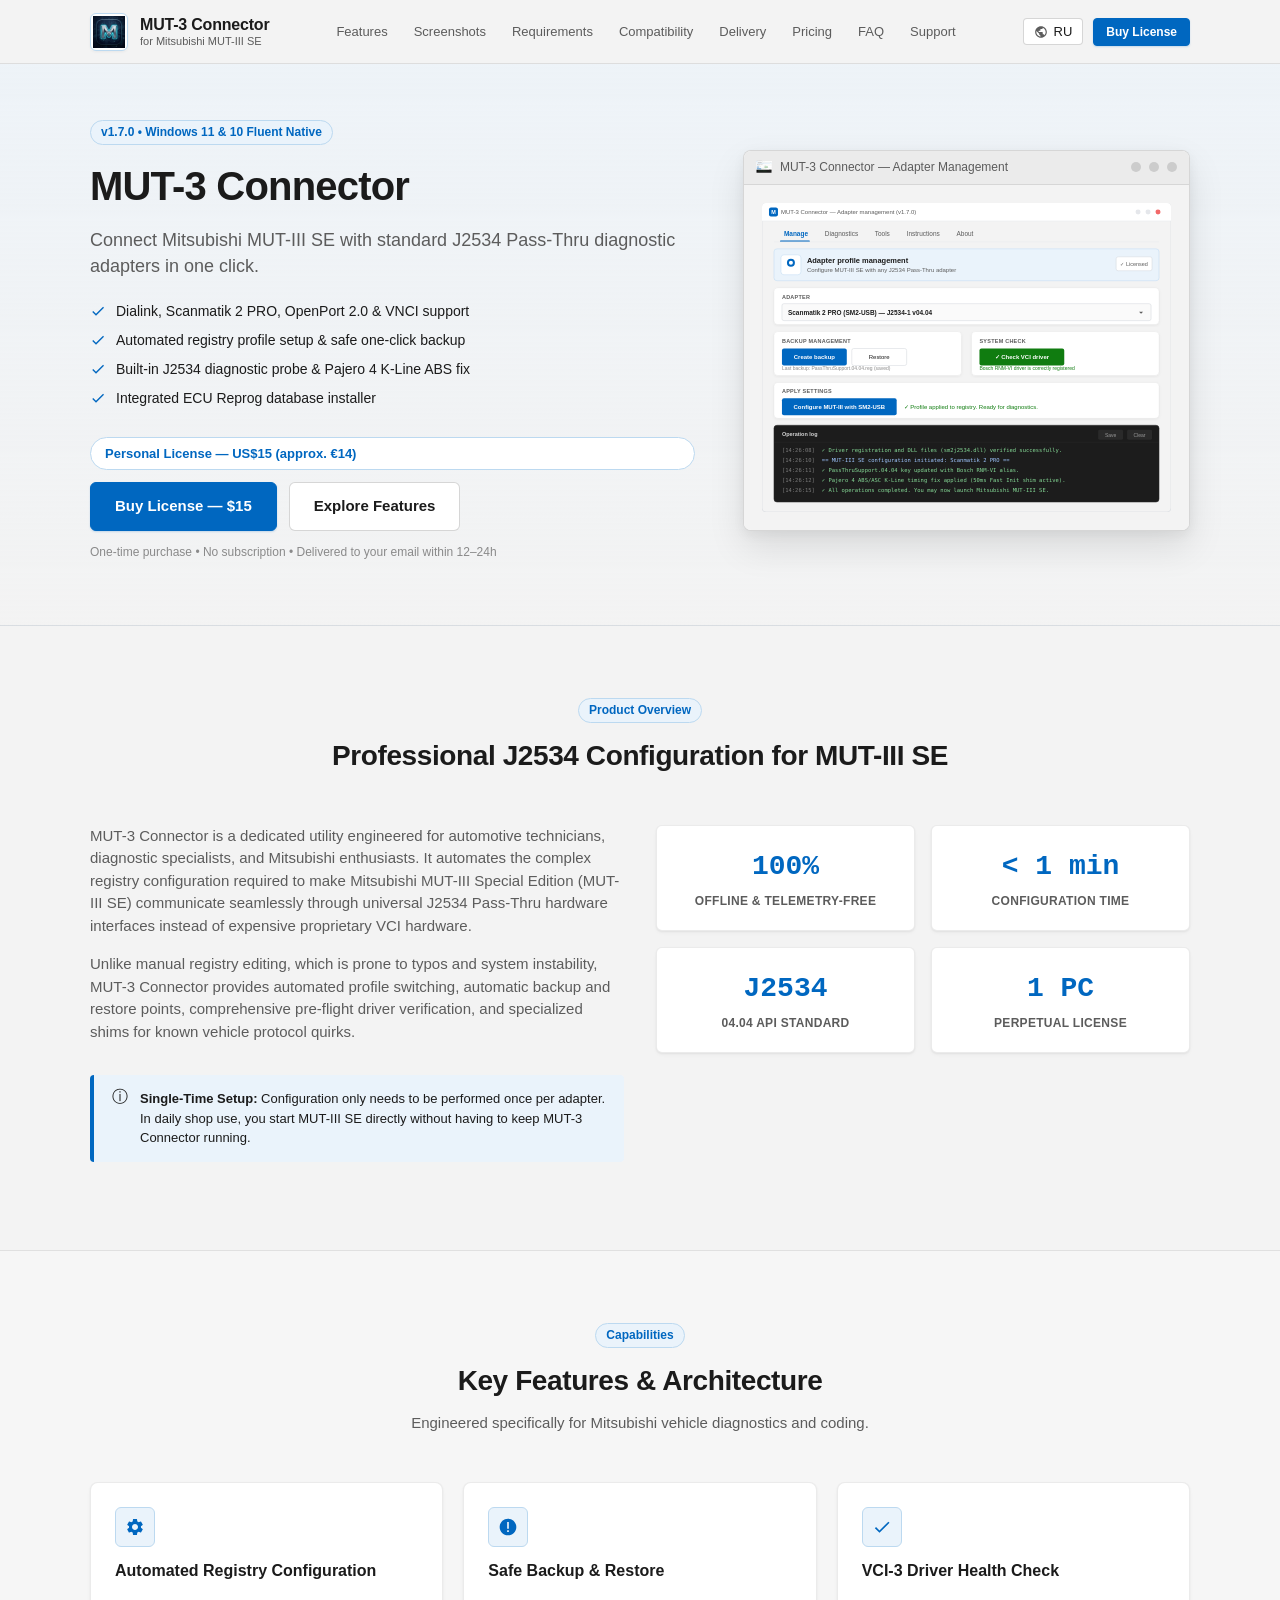
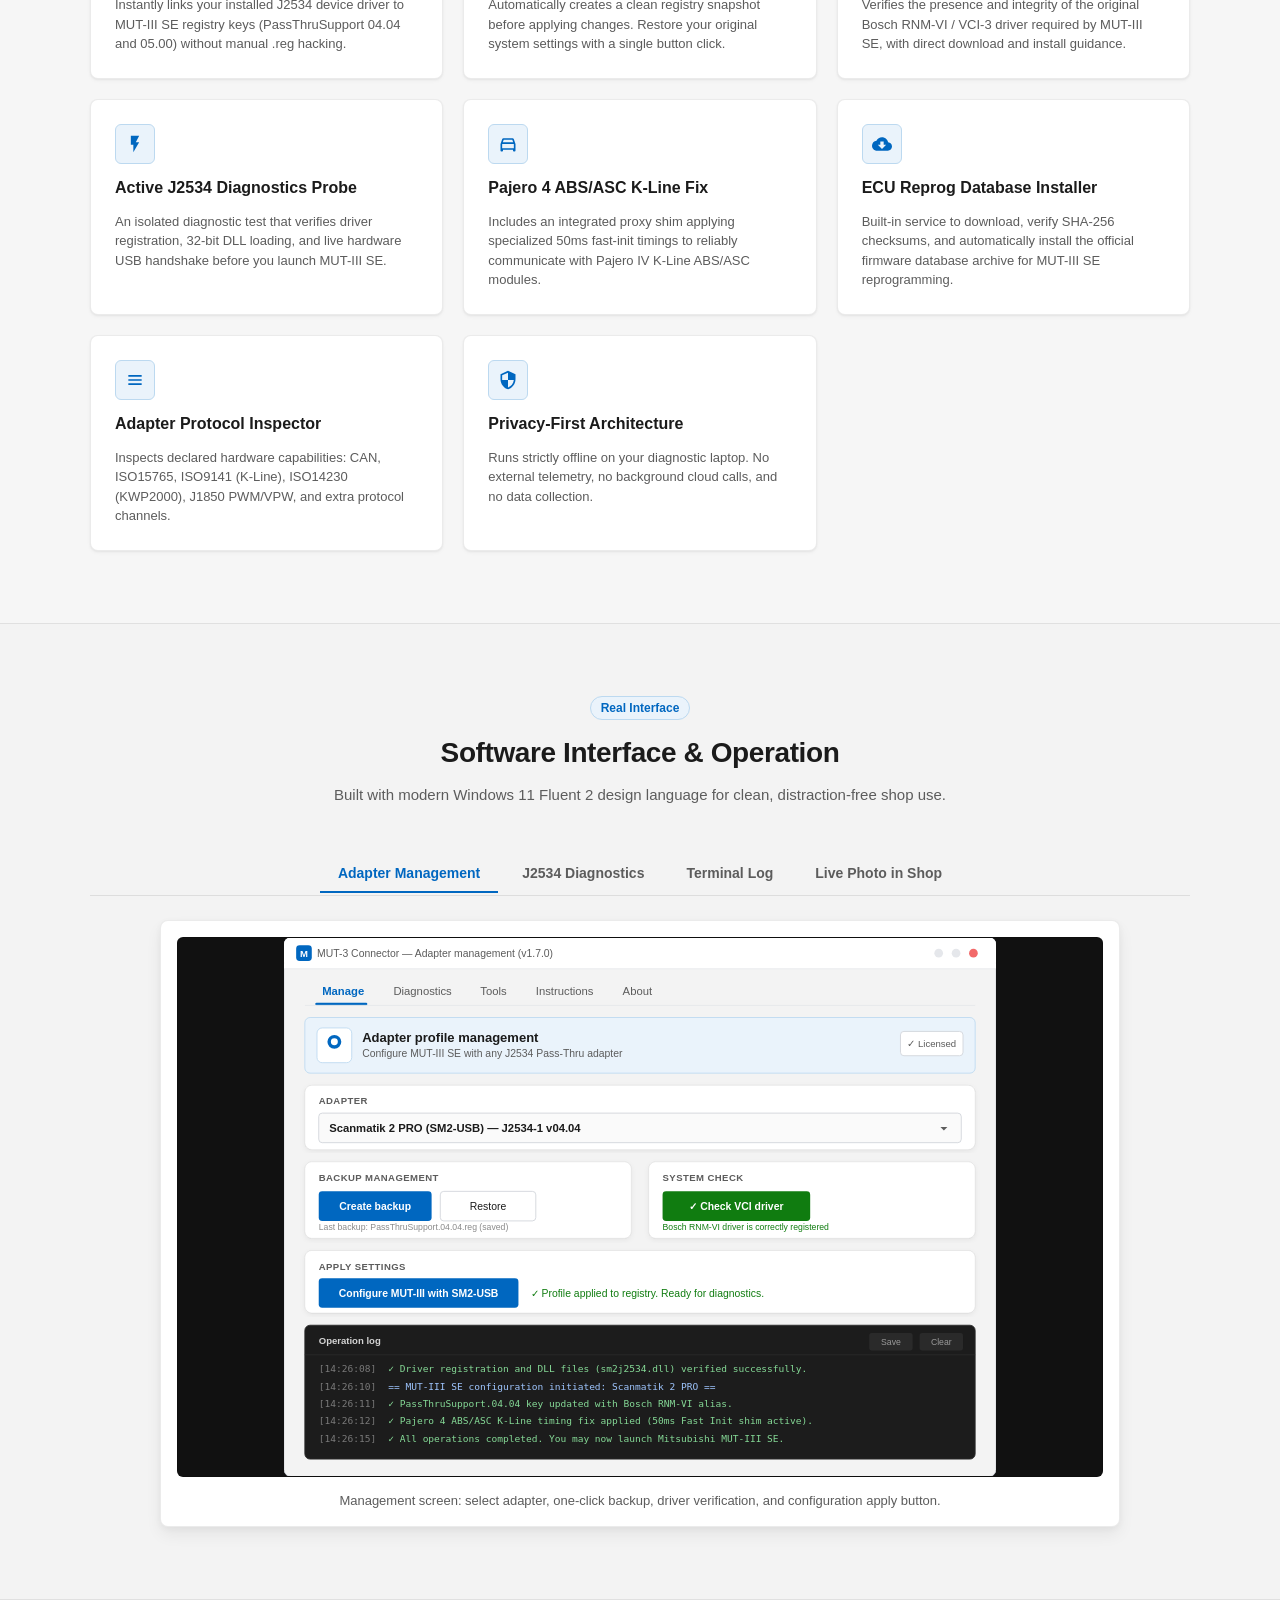
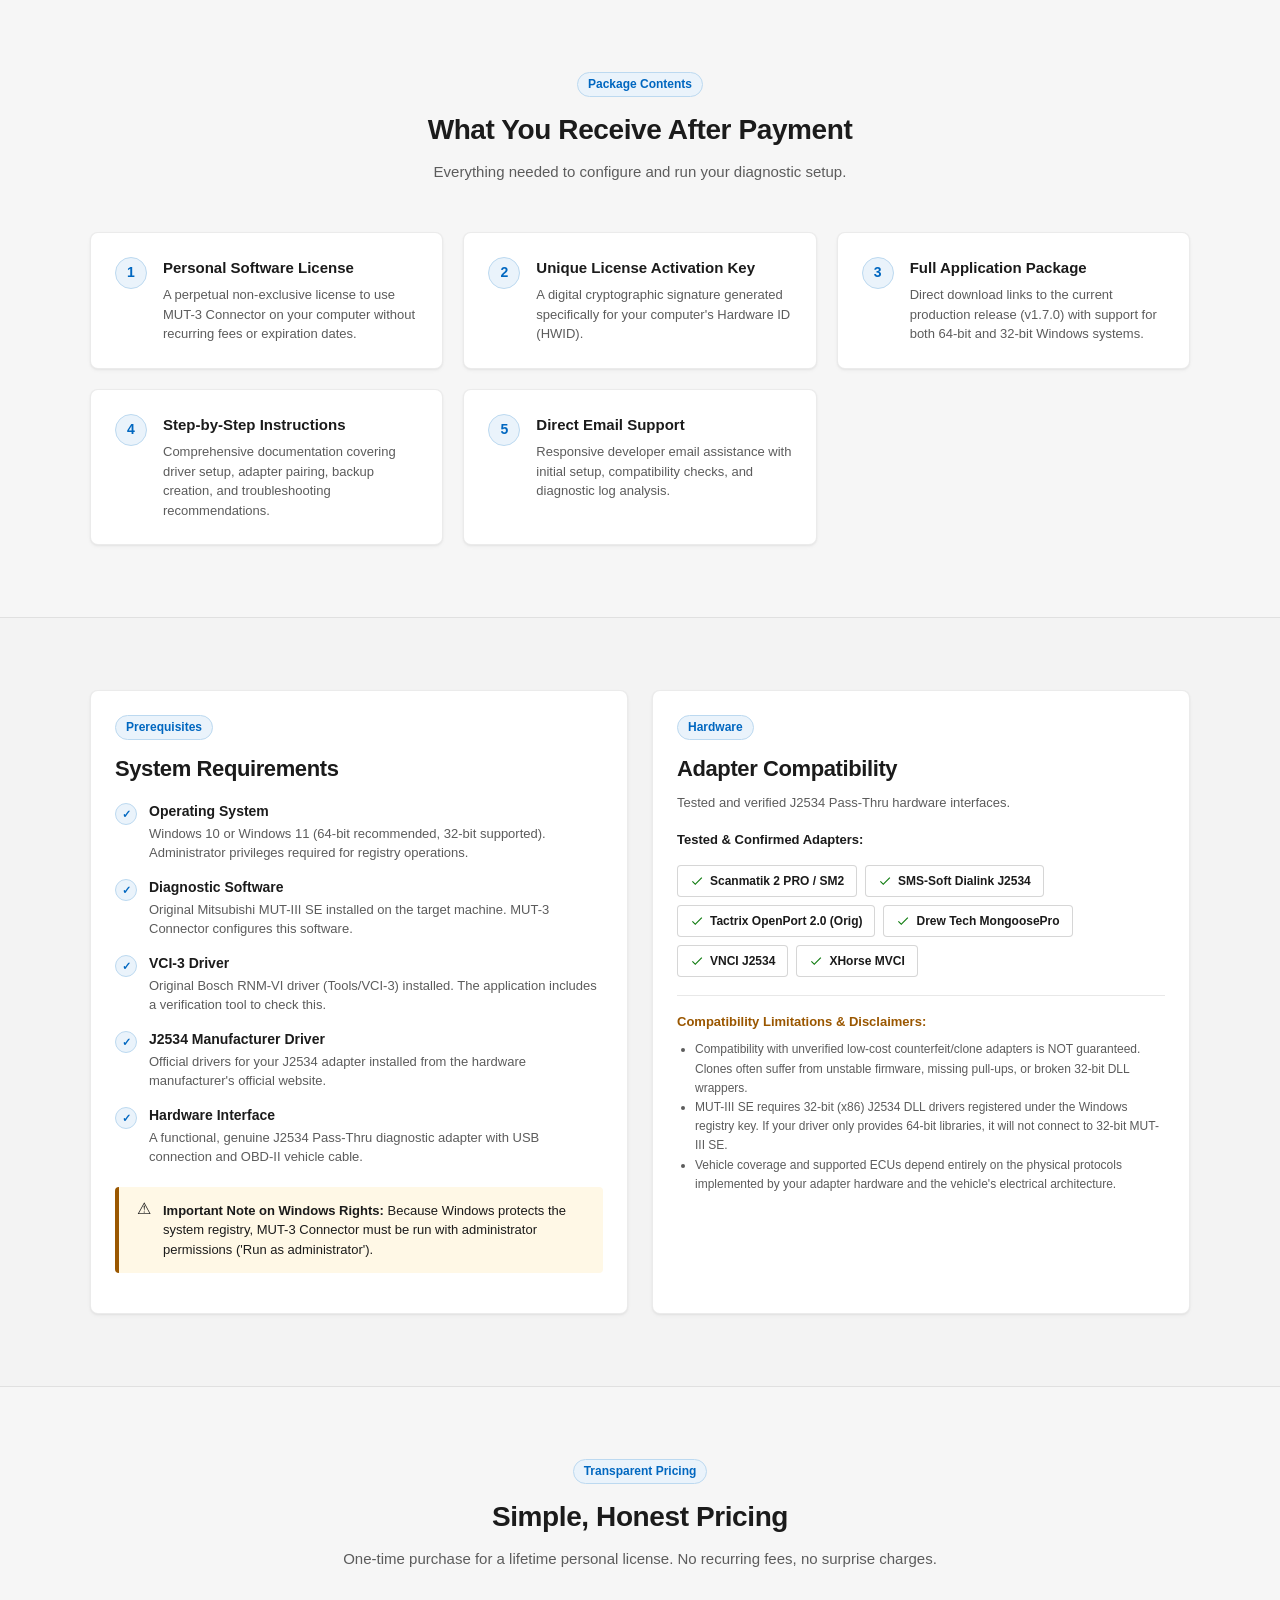
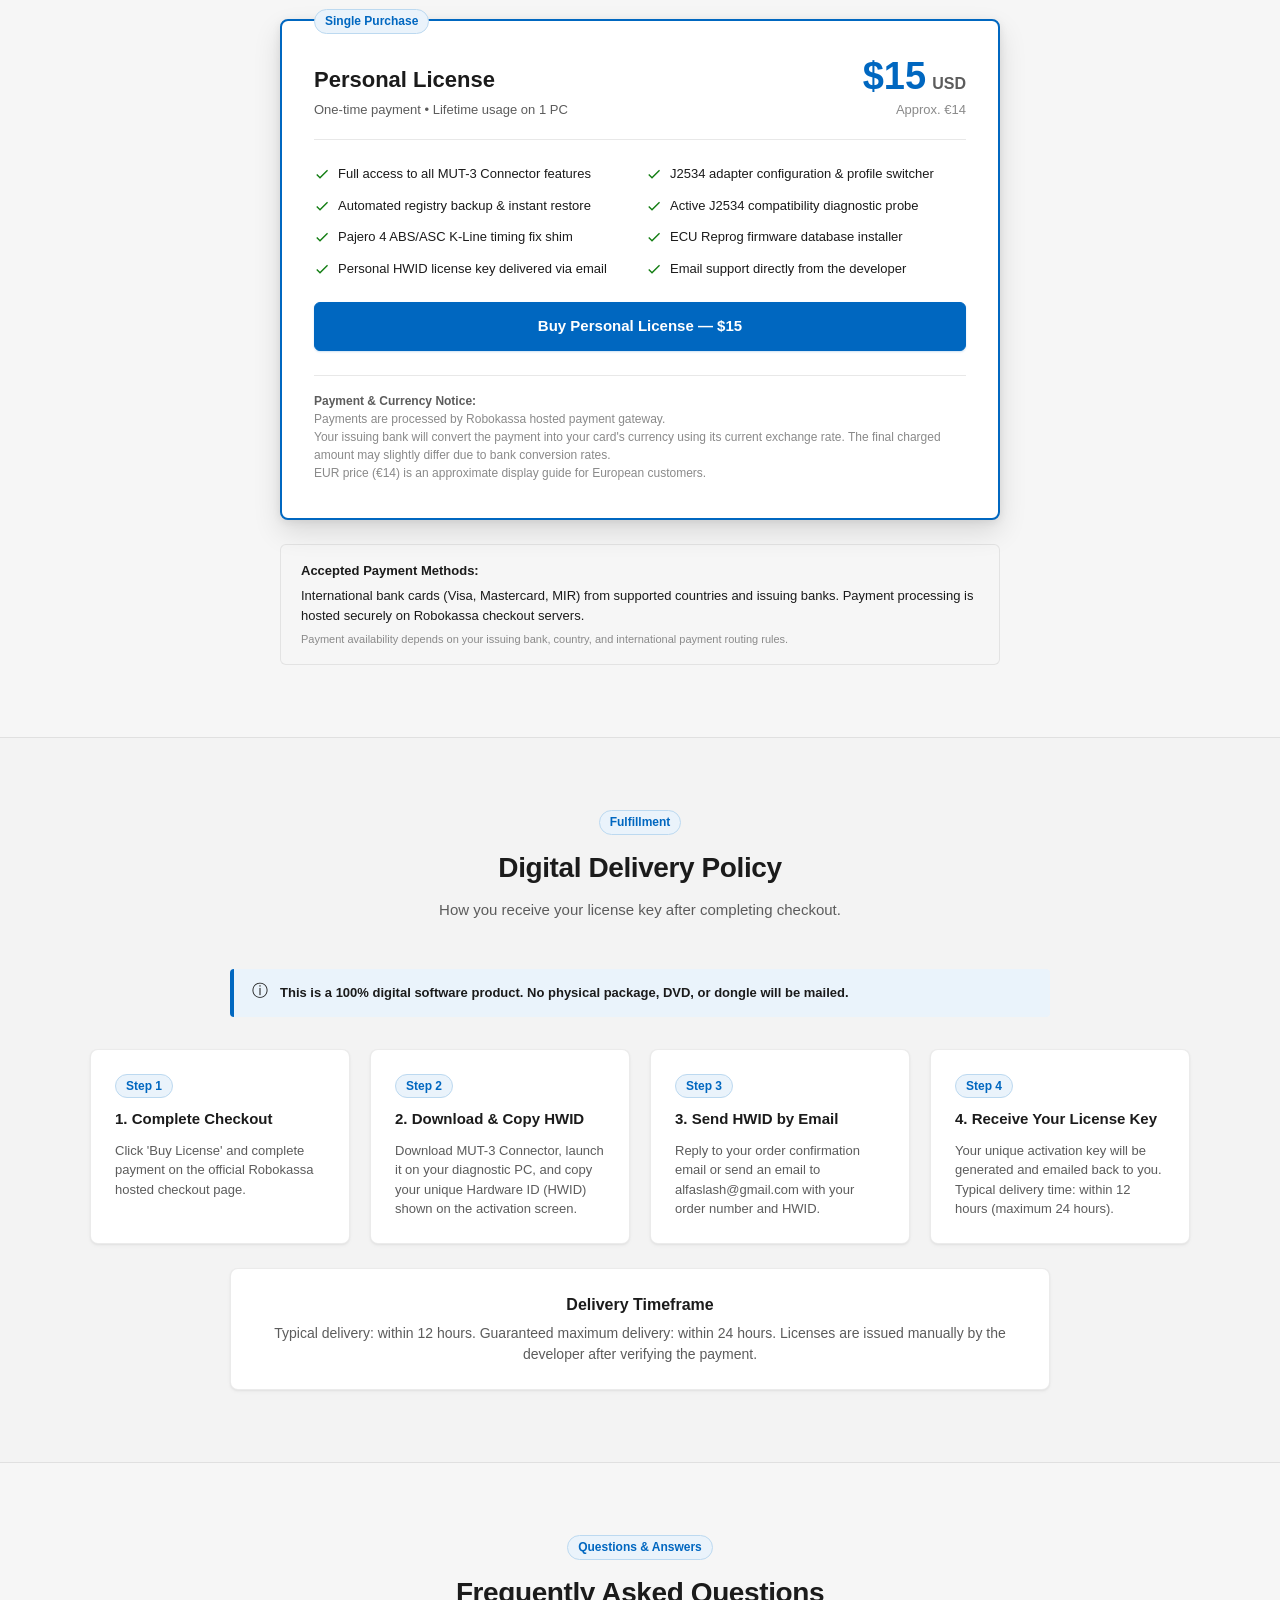
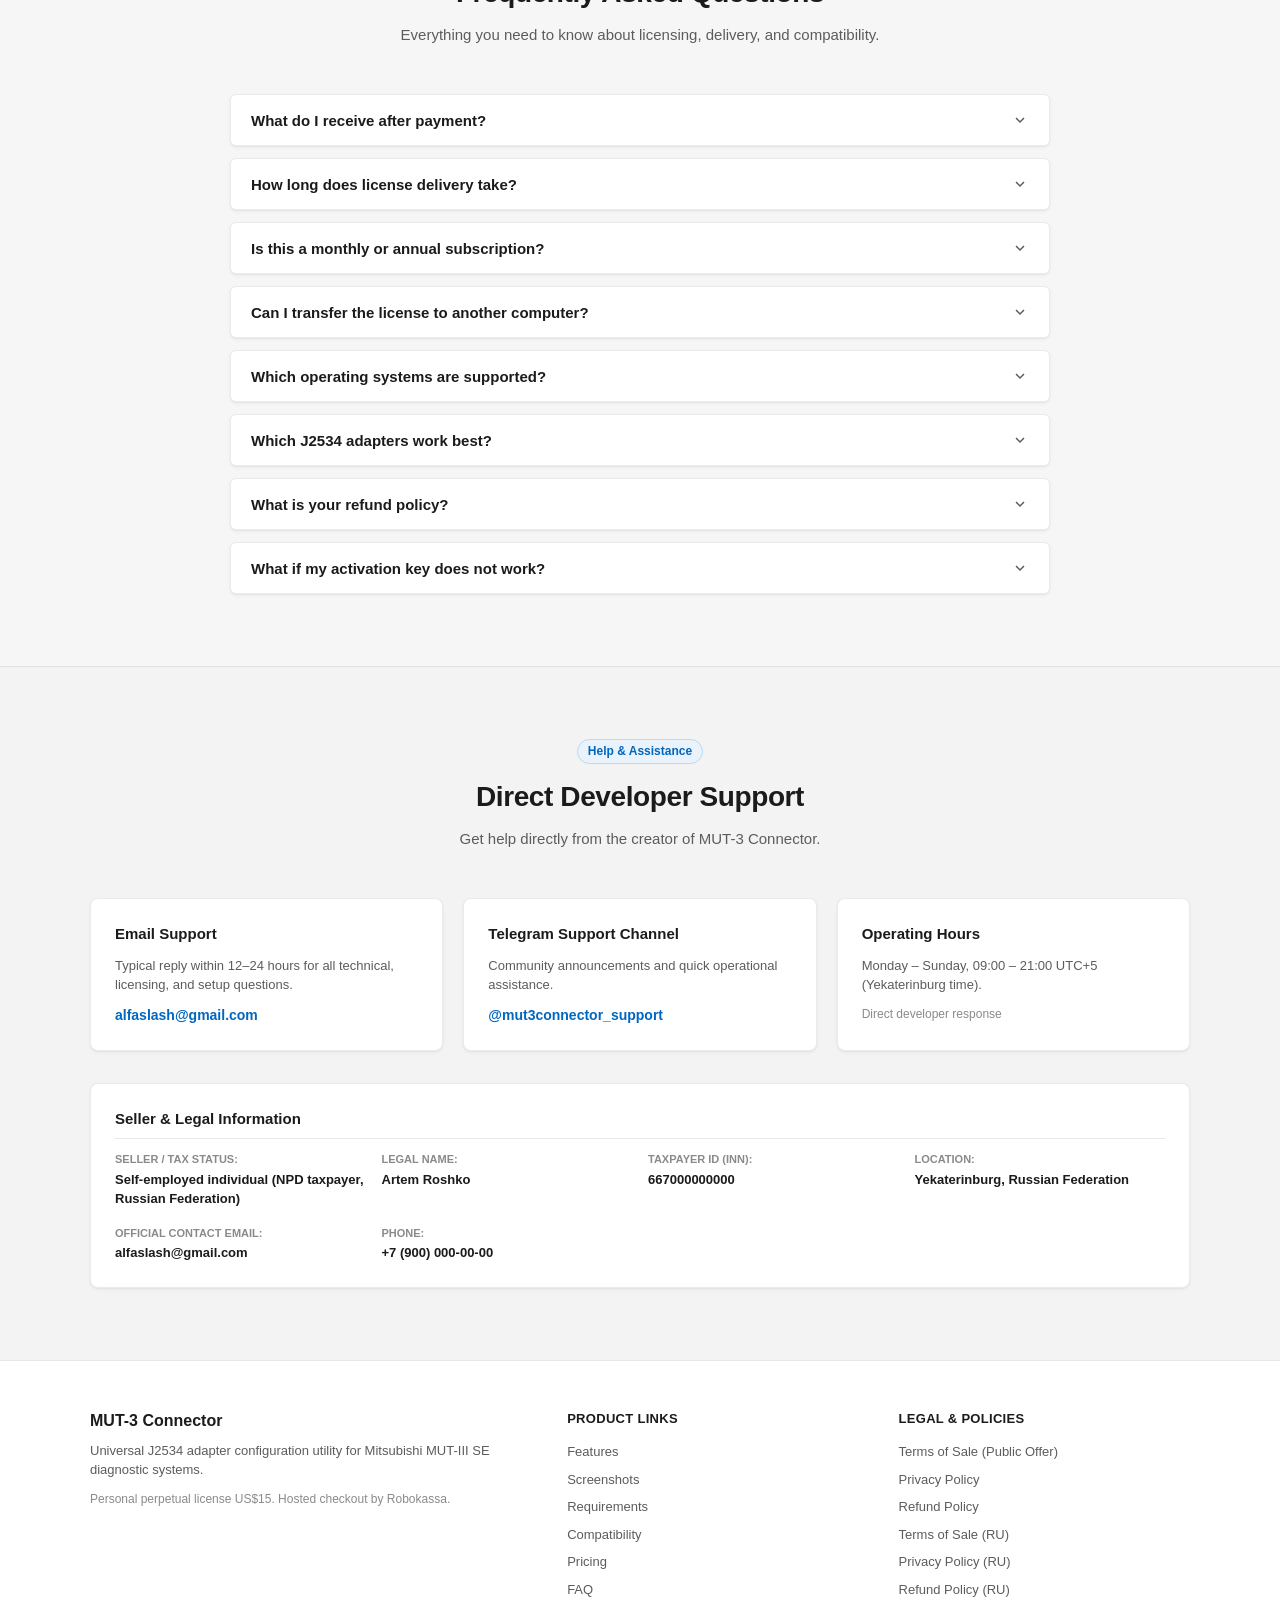
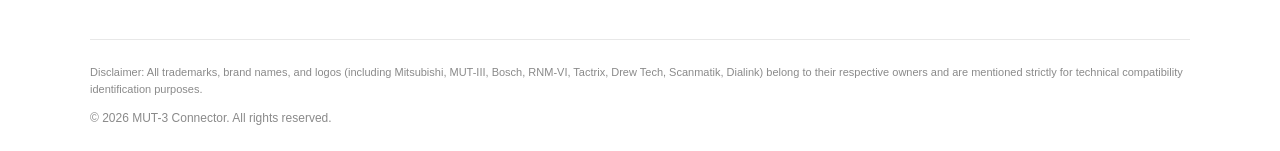
==== commit 8d16740e: "Complete Russian localization and ruble pricing (1 500 RUB)" ====
--- a/index.html
+++ b/index.html
@@ -36,7 +36,7 @@
         </div>
         <div class="brand-text">
           <span class="brand-title">MUT-3 Connector</span>
-          <span class="brand-subtitle">for Mitsubishi MUT-III SE</span>
+          <span class="brand-subtitle" data-i18n="brand.subtitle">for Mitsubishi MUT-III SE</span>
         </div>
       </a>
 
@@ -130,7 +130,7 @@
           <div class="app-window-titlebar">
             <div class="app-window-title">
               <img src="assets/img/app_icon.png" alt="Icon" width="16" height="16">
-              <span>MUT-3 Connector</span>
+              <span data-i18n="hero.windowTitle">MUT-3 Connector — Adapter Management</span>
             </div>
             <div class="app-window-controls">
               <span></span><span></span><span></span>
@@ -165,7 +165,7 @@
 
           <div class="callout callout-accent">
             <span class="callout-icon">ⓘ</span>
-            <div>
+            <div data-i18n-html="about.callout">
               <strong>Single-Time Setup:</strong> Configuration only needs to be performed once per adapter. In daily shop use, you start MUT-III SE directly without having to keep MUT-3 Connector running.
             </div>
           </div>
@@ -345,21 +345,21 @@
         <div class="proof-slide" id="slide-log">
           <div class="terminal-panel" style="padding: 24px; min-height: 380px;">
             <div class="terminal-header">
-              <span>MUT-3 Connector Technical Operations Console [v1.7.0]</span>
-              <span class="badge badge-success">Diagnostics OK</span>
+              <span data-i18n="terminal.headerTitle">MUT-3 Connector Technical Operations Console [v1.7.0]</span>
+              <span class="badge badge-success" data-i18n="terminal.badgeOk">Diagnostics OK</span>
             </div>
-            <div class="terminal-line"><span class="term-time">[15:30:10]</span> <span class="term-info">Initializing MUT-3 Connector environment...</span></div>
-            <div class="terminal-line"><span class="term-time">[15:30:11]</span> <span class="term-ok">✓ Administrator privileges confirmed (SeDebugPrivilege granted).</span></div>
-            <div class="terminal-line"><span class="term-time">[15:30:12]</span> <span class="term-ok">✓ Hardware ID (HWID): 7A8B-9C0D-E1F2-3456 (Valid signature confirmed).</span></div>
-            <div class="terminal-line"><span class="term-time">[15:30:14]</span> <span class="term-info">Inspecting J2534 Registry: HKLM\SOFTWARE\WOW6432Node\PassThruSupport.04.04</span></div>
-            <div class="terminal-line"><span class="term-time">[15:30:15]</span> <span class="term-ok">✓ Found: Scanmatik 2 PRO (SM2-USB) at C:\Program Files (x86)\Scanmatik\sm2j2534.dll</span></div>
-            <div class="terminal-line"><span class="term-time">[15:30:15]</span> <span class="term-ok">✓ Found: Dialink J2534 at C:\Program Files (x86)\SMS-Soft\Dialink\dialink.dll</span></div>
-            <div class="terminal-line"><span class="term-time">[15:30:16]</span> <span class="term-ok">✓ Found: OpenPort 2.0 at C:\Program Files (x86)\Tactrix\OpenPort 2.0\drivers\openport 2.0\op20pt32.dll</span></div>
-            <div class="terminal-line"><span class="term-time">[15:30:18]</span> <span class="term-info">Verifying Mitsubishi VCI-3 registry alias and Bosch RNM-VI driver...</span></div>
-            <div class="terminal-line"><span class="term-time">[15:30:19]</span> <span class="term-ok">✓ Bosch RNM-VI driver registration confirmed.</span></div>
-            <div class="terminal-line"><span class="term-time">[15:30:20]</span> <span class="term-ok">✓ Pajero 4 K-Line ABS/ASC Fast Init (50ms) proxy shim active.</span></div>
-            <div class="terminal-line"><span class="term-time">[15:30:22]</span> <span class="term-ok">✓ Registry snapshot exported to %LOCALAPPDATA%\MUT3Connector\backup_0404.reg</span></div>
-            <div class="terminal-line"><span class="term-time">[15:30:24]</span> <span class="term-info">Setup successful. Start MUT-III SE and perform diagnostic testing.</span></div>
+            <div class="terminal-line"><span class="term-time">[15:30:10]</span> <span class="term-info" data-i18n="terminal.line1">Initializing MUT-3 Connector environment...</span></div>
+            <div class="terminal-line"><span class="term-time">[15:30:11]</span> <span class="term-ok" data-i18n="terminal.line2">✓ Administrator privileges confirmed (SeDebugPrivilege granted).</span></div>
+            <div class="terminal-line"><span class="term-time">[15:30:12]</span> <span class="term-ok" data-i18n="terminal.line3">✓ Hardware ID (HWID): 7A8B-9C0D-E1F2-3456 (Valid signature confirmed).</span></div>
+            <div class="terminal-line"><span class="term-time">[15:30:14]</span> <span class="term-info" data-i18n="terminal.line4">Inspecting J2534 Registry: HKLM\SOFTWARE\WOW6432Node\PassThruSupport.04.04</span></div>
+            <div class="terminal-line"><span class="term-time">[15:30:15]</span> <span class="term-ok" data-i18n="terminal.line5">✓ Found: Scanmatik 2 PRO (SM2-USB) at C:\Program Files (x86)\Scanmatik\sm2j2534.dll</span></div>
+            <div class="terminal-line"><span class="term-time">[15:30:15]</span> <span class="term-ok" data-i18n="terminal.line6">✓ Found: Dialink J2534 at C:\Program Files (x86)\SMS-Soft\Dialink\dialink.dll</span></div>
+            <div class="terminal-line"><span class="term-time">[15:30:16]</span> <span class="term-ok" data-i18n="terminal.line7">✓ Found: OpenPort 2.0 at C:\Program Files (x86)\Tactrix\OpenPort 2.0\drivers\openport 2.0\op20pt32.dll</span></div>
+            <div class="terminal-line"><span class="term-time">[15:30:18]</span> <span class="term-info" data-i18n="terminal.line8">Verifying Mitsubishi VCI-3 registry alias and Bosch RNM-VI driver...</span></div>
+            <div class="terminal-line"><span class="term-time">[15:30:19]</span> <span class="term-ok" data-i18n="terminal.line9">✓ Bosch RNM-VI driver registration confirmed.</span></div>
+            <div class="terminal-line"><span class="term-time">[15:30:20]</span> <span class="term-ok" data-i18n="terminal.line10">✓ Pajero 4 K-Line ABS/ASC Fast Init (50ms) proxy shim active.</span></div>
+            <div class="terminal-line"><span class="term-time">[15:30:22]</span> <span class="term-ok" data-i18n="terminal.line11">✓ Registry snapshot exported to %LOCALAPPDATA%\MUT3Connector\backup_0404.reg</span></div>
+            <div class="terminal-line"><span class="term-time">[15:30:24]</span> <span class="term-ok" data-i18n="terminal.line12">✓ Setup successful. Start MUT-III SE and perform diagnostic testing.</span></div>
           </div>
           <p class="proof-caption" data-i18n="proof.captionLog">
             Built-in operations log with timestamps, error diagnostics, and export to support file.
@@ -506,27 +506,27 @@
           <div class="adapter-tags">
             <span class="adapter-tag">
               <svg viewBox="0 0 24 24"><path d="M9 16.2L4.8 12l-1.4 1.4L9 19 21 7l-1.4-1.4L9 16.2z"/></svg>
-              Scanmatik 2 PRO / SM2
+              <span data-i18n="compatibility.tagSM2">Scanmatik 2 PRO / SM2</span>
             </span>
             <span class="adapter-tag">
               <svg viewBox="0 0 24 24"><path d="M9 16.2L4.8 12l-1.4 1.4L9 19 21 7l-1.4-1.4L9 16.2z"/></svg>
-              SMS-Soft Dialink J2534
+              <span data-i18n="compatibility.tagDialink">SMS-Soft Dialink J2534</span>
             </span>
             <span class="adapter-tag">
               <svg viewBox="0 0 24 24"><path d="M9 16.2L4.8 12l-1.4 1.4L9 19 21 7l-1.4-1.4L9 16.2z"/></svg>
-              Tactrix OpenPort 2.0 (Orig)
+              <span data-i18n="compatibility.tagOpenPort">Tactrix OpenPort 2.0 (Orig)</span>
             </span>
             <span class="adapter-tag">
               <svg viewBox="0 0 24 24"><path d="M9 16.2L4.8 12l-1.4 1.4L9 19 21 7l-1.4-1.4L9 16.2z"/></svg>
-              Drew Tech MongoosePro
+              <span data-i18n="compatibility.tagMongoose">Drew Tech MongoosePro</span>
             </span>
             <span class="adapter-tag">
               <svg viewBox="0 0 24 24"><path d="M9 16.2L4.8 12l-1.4 1.4L9 19 21 7l-1.4-1.4L9 16.2z"/></svg>
-              VNCI J2534
+              <span data-i18n="compatibility.tagVNCI">VNCI J2534</span>
             </span>
             <span class="adapter-tag">
               <svg viewBox="0 0 24 24"><path d="M9 16.2L4.8 12l-1.4 1.4L9 19 21 7l-1.4-1.4L9 16.2z"/></svg>
-              XHorse MVCI
+              <span data-i18n="compatibility.tagXHorse">XHorse MVCI</span>
             </span>
           </div>
 
@@ -558,7 +558,7 @@
 
       <div class="pricing-wrapper">
         <div class="pricing-card">
-          <span class="badge badge-accent pricing-badge-top">Single Purchase</span>
+          <span class="badge badge-accent pricing-badge-top" data-i18n="pricing.badgeTop">Single Purchase</span>
 
           <div class="pricing-header">
             <div class="pricing-title-wrap">
@@ -567,10 +567,10 @@
             </div>
             <div class="pricing-amount">
               <div>
-                <span class="price-main" data-i18n="pricing.priceUsd">$15</span>
-                <span class="price-currency" data-i18n="pricing.priceUsdLabel">USD</span>
+                <span class="price-main" data-i18n="pricing.priceMain">$15</span>
+                <span class="price-currency" data-i18n="pricing.priceCurrency">USD</span>
               </div>
-              <div class="price-sub" data-i18n="pricing.priceEur">Approx. €14</div>
+              <div class="price-sub" data-i18n="pricing.priceSub">Approx. €14</div>
             </div>
           </div>
 
@@ -657,25 +657,25 @@
 
       <div class="delivery-steps">
         <div class="delivery-step-card">
-          <span class="badge badge-accent" style="width: fit-content;">Step 1</span>
+          <span class="badge badge-accent" style="width: fit-content;" data-i18n="delivery.step1Badge">Step 1</span>
           <h4 data-i18n="delivery.step1Title">1. Complete Checkout</h4>
           <p data-i18n="delivery.step1Desc">Click 'Buy License' and complete payment on the official Robokassa hosted checkout page.</p>
         </div>
 
         <div class="delivery-step-card">
-          <span class="badge badge-accent" style="width: fit-content;">Step 2</span>
+          <span class="badge badge-accent" style="width: fit-content;" data-i18n="delivery.step2Badge">Step 2</span>
           <h4 data-i18n="delivery.step2Title">2. Download &amp; Copy HWID</h4>
           <p data-i18n="delivery.step2Desc">Download MUT-3 Connector, launch it on your diagnostic PC, and copy your unique Hardware ID (HWID) shown on the activation screen.</p>
         </div>
 
         <div class="delivery-step-card">
-          <span class="badge badge-accent" style="width: fit-content;">Step 3</span>
+          <span class="badge badge-accent" style="width: fit-content;" data-i18n="delivery.step3Badge">Step 3</span>
           <h4 data-i18n="delivery.step3Title">3. Send HWID by Email</h4>
           <p data-i18n="delivery.step3Desc">Reply to your order confirmation email or send an email to alfaslash@gmail.com with your order number and HWID.</p>
         </div>
 
         <div class="delivery-step-card">
-          <span class="badge badge-accent" style="width: fit-content;">Step 4</span>
+          <span class="badge badge-accent" style="width: fit-content;" data-i18n="delivery.step4Badge">Step 4</span>
           <h4 data-i18n="delivery.step4Title">4. Receive Your License Key</h4>
           <p data-i18n="delivery.step4Desc">Your unique activation key will be generated and emailed back to you. Typical delivery time: within 12 hours (maximum 24 hours).</p>
         </div>
@@ -824,7 +824,7 @@
         <div class="support-card">
           <h4 data-i18n="support.hoursLabel">Operating Hours</h4>
           <p data-i18n="support.hoursDesc">Monday – Sunday, 09:00 – 21:00 UTC+5 (Yekaterinburg time).</p>
-          <span style="font-size: 12px; color: var(--text-tertiary);">Direct developer response</span>
+          <span style="font-size: 12px; color: var(--text-tertiary);" data-i18n="support.hoursNote">Direct developer response</span>
         </div>
       </div>
 
@@ -833,11 +833,11 @@
         <h4 data-i18n="seller.title">Seller &amp; Legal Information</h4>
         <div class="seller-info-grid">
           <div class="seller-info-item">
-            <span>Seller / Tax Status:</span>
+            <span data-i18n="seller.statusLabel">Seller / Tax Status:</span>
             <strong data-seller-status data-i18n="seller.status">Self-employed individual (NPD taxpayer, Russian Federation)</strong>
           </div>
           <div class="seller-info-item">
-            <span>Legal Name:</span>
+            <span data-i18n="seller.nameLabel">Legal Name:</span>
             <strong data-seller-name>Artem Roshko</strong>
           </div>
           <div class="seller-info-item">
@@ -869,16 +869,16 @@
       <div class="footer-top">
         <div class="footer-brand">
           <h4>MUT-3 Connector</h4>
-          <p>
+          <p data-i18n="footer.brandDesc">
             Universal J2534 adapter configuration utility for Mitsubishi MUT-III SE diagnostic systems.
           </p>
-          <p style="margin-top: 10px; font-size: 12px; color: var(--text-tertiary);">
+          <p style="margin-top: 10px; font-size: 12px; color: var(--text-tertiary);" data-i18n="footer.brandSub">
             Personal perpetual license US$15. Hosted checkout by Robokassa.
           </p>
         </div>
 
         <div class="footer-col">
-          <h5>Product Links</h5>
+          <h5 data-i18n="footer.colProduct">Product Links</h5>
           <ul class="footer-links">
             <li><a href="#features" data-i18n="nav.features">Features</a></li>
             <li><a href="#screenshots" data-i18n="nav.screenshots">Screenshots</a></li>
@@ -890,23 +890,23 @@
         </div>
 
         <div class="footer-col">
-          <h5>Legal &amp; Policies</h5>
+          <h5 data-i18n="footer.colLegal">Legal &amp; Policies</h5>
           <ul class="footer-links">
-            <li><a href="terms/" data-i18n="legal.terms">Terms of Sale (Public Offer)</a></li>
-            <li><a href="privacy/" data-i18n="legal.privacy">Privacy Policy</a></li>
-            <li><a href="refund/" data-i18n="legal.refund">Refund Policy</a></li>
-            <li><a href="ru/terms/">Условия продажи (RU)</a></li>
-            <li><a href="ru/privacy/">Конфиденциальность (RU)</a></li>
-            <li><a href="ru/refund/">Возврат средств (RU)</a></li>
+            <li><a href="terms/" data-i18n="footer.terms">Terms of Sale (Public Offer)</a></li>
+            <li><a href="privacy/" data-i18n="footer.privacy">Privacy Policy</a></li>
+            <li><a href="refund/" data-i18n="footer.refund">Refund Policy</a></li>
+            <li><a href="ru/terms/" data-i18n="footer.termsRu">Условия продажи (RU)</a></li>
+            <li><a href="ru/privacy/" data-i18n="footer.privacyRu">Конфиденциальность (RU)</a></li>
+            <li><a href="ru/refund/" data-i18n="footer.refundRu">Возврат средств (RU)</a></li>
           </ul>
         </div>
       </div>
 
       <div class="footer-bottom">
-        <p class="footer-disclaimer-note" data-i18n="legal.trademarksNote">
+        <p class="footer-disclaimer-note" data-i18n="footer.disclaimer">
           Disclaimer: All trademarks, brand names, and logos (including Mitsubishi, MUT-III, Bosch, RNM-VI, Tactrix, Drew Tech, Scanmatik, Dialink) belong to their respective owners and are mentioned strictly for technical compatibility identification purposes.
         </p>
-        <p class="footer-copyright" data-i18n="legal.copyright">
+        <p class="footer-copyright" data-i18n="footer.copyright">
           &copy; 2026 MUT-3 Connector. All rights reserved.
         </p>
       </div>
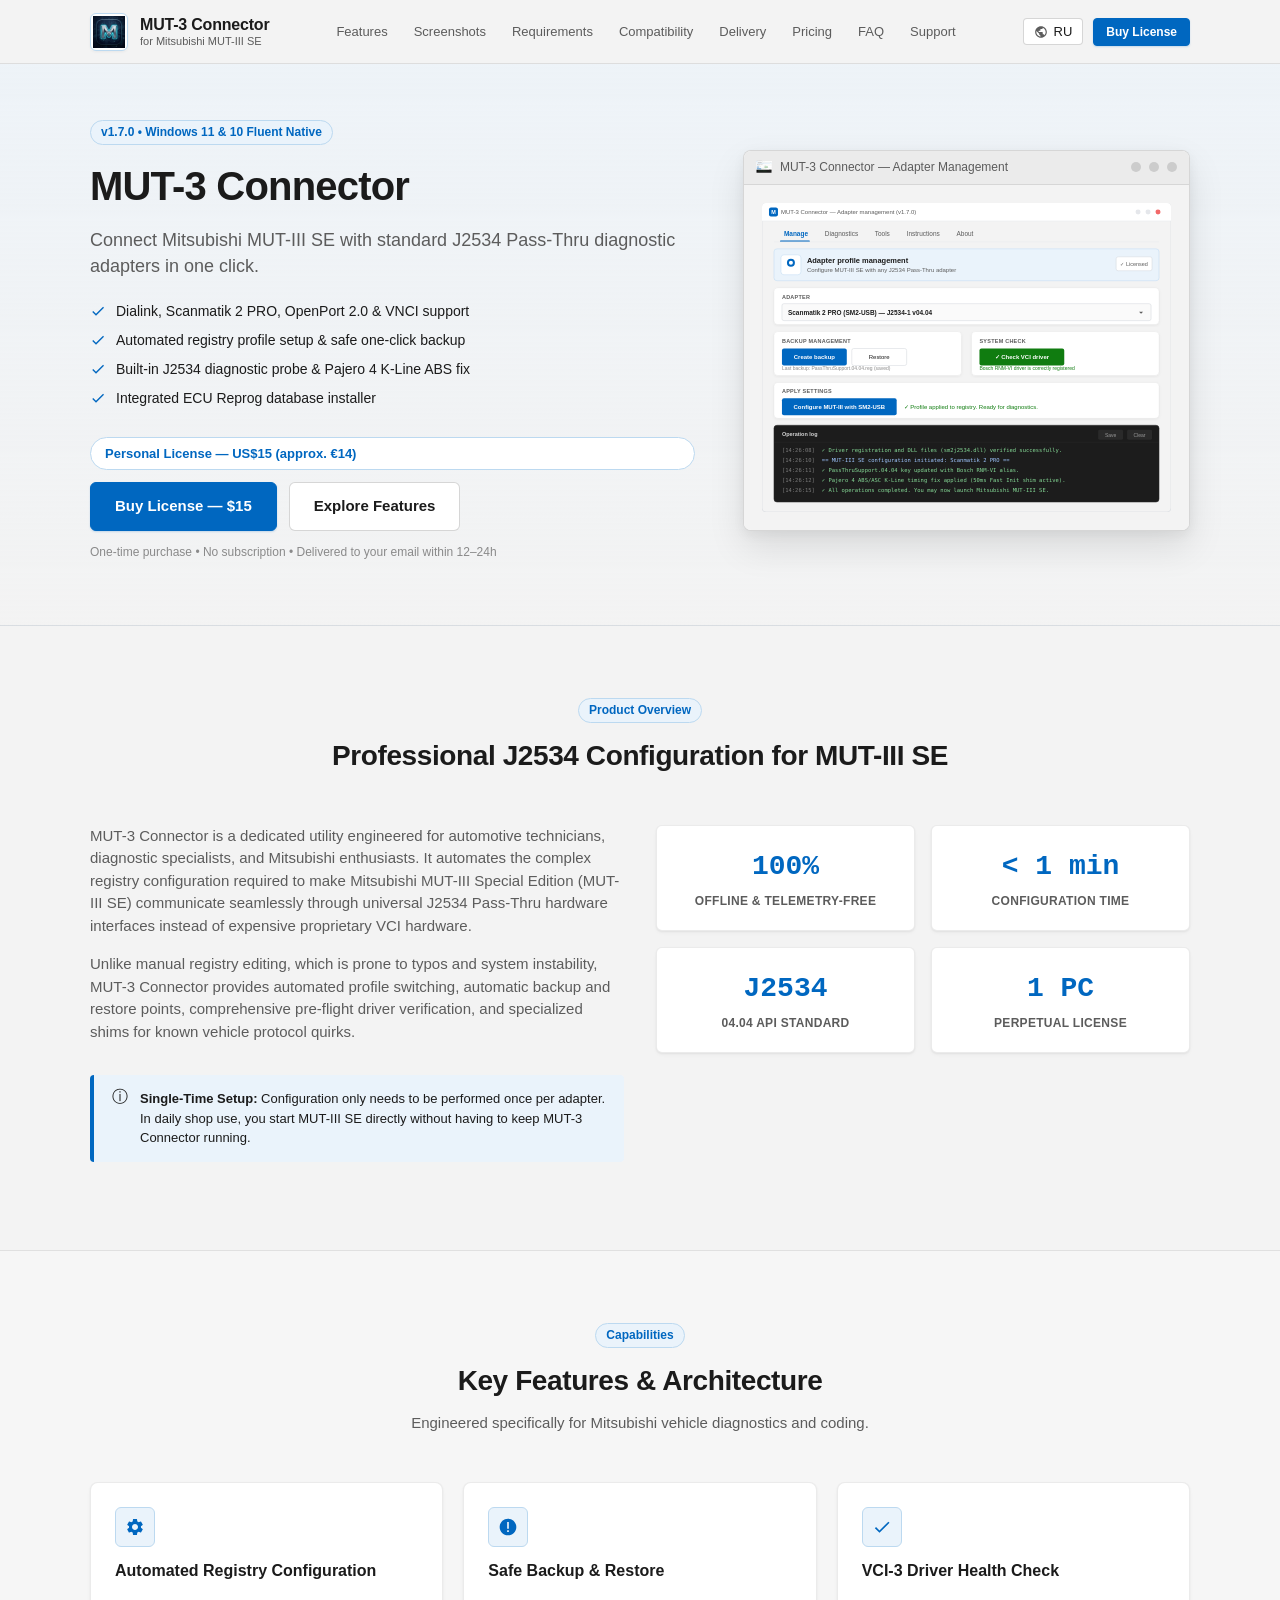
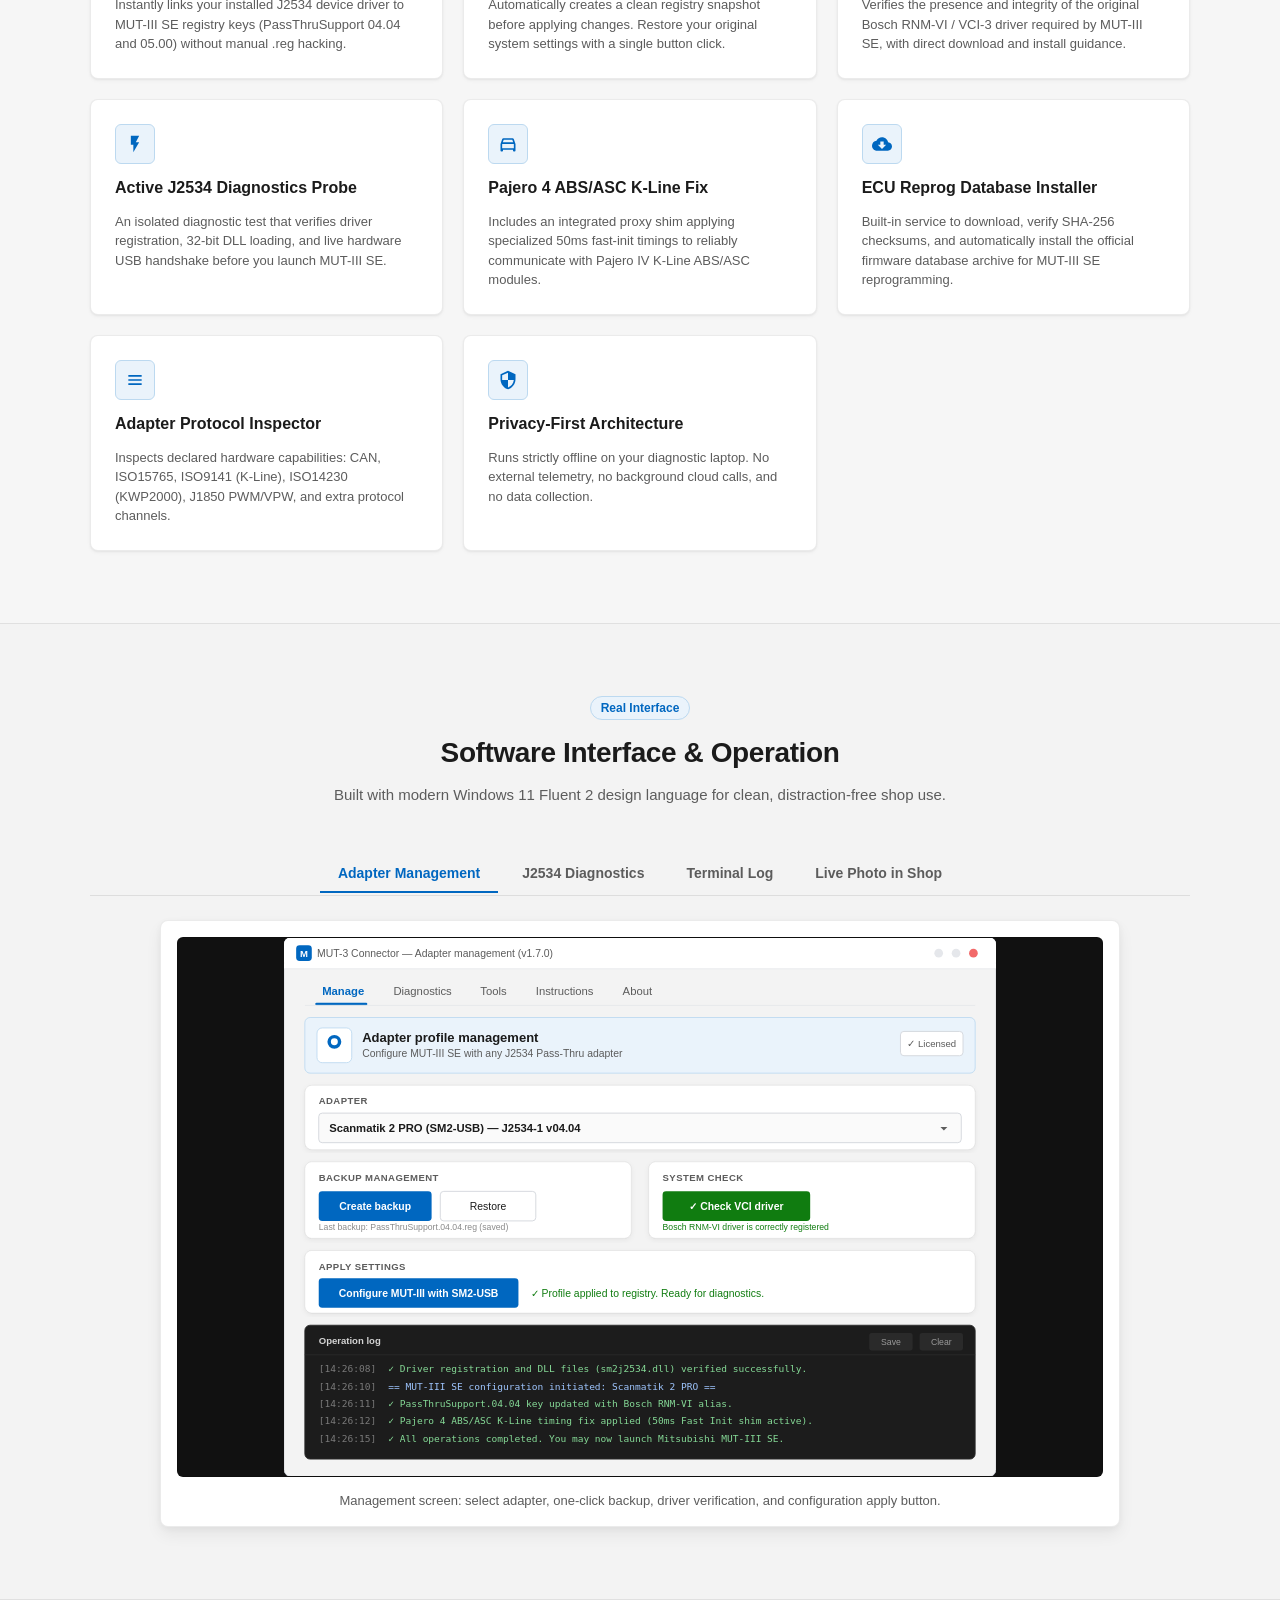
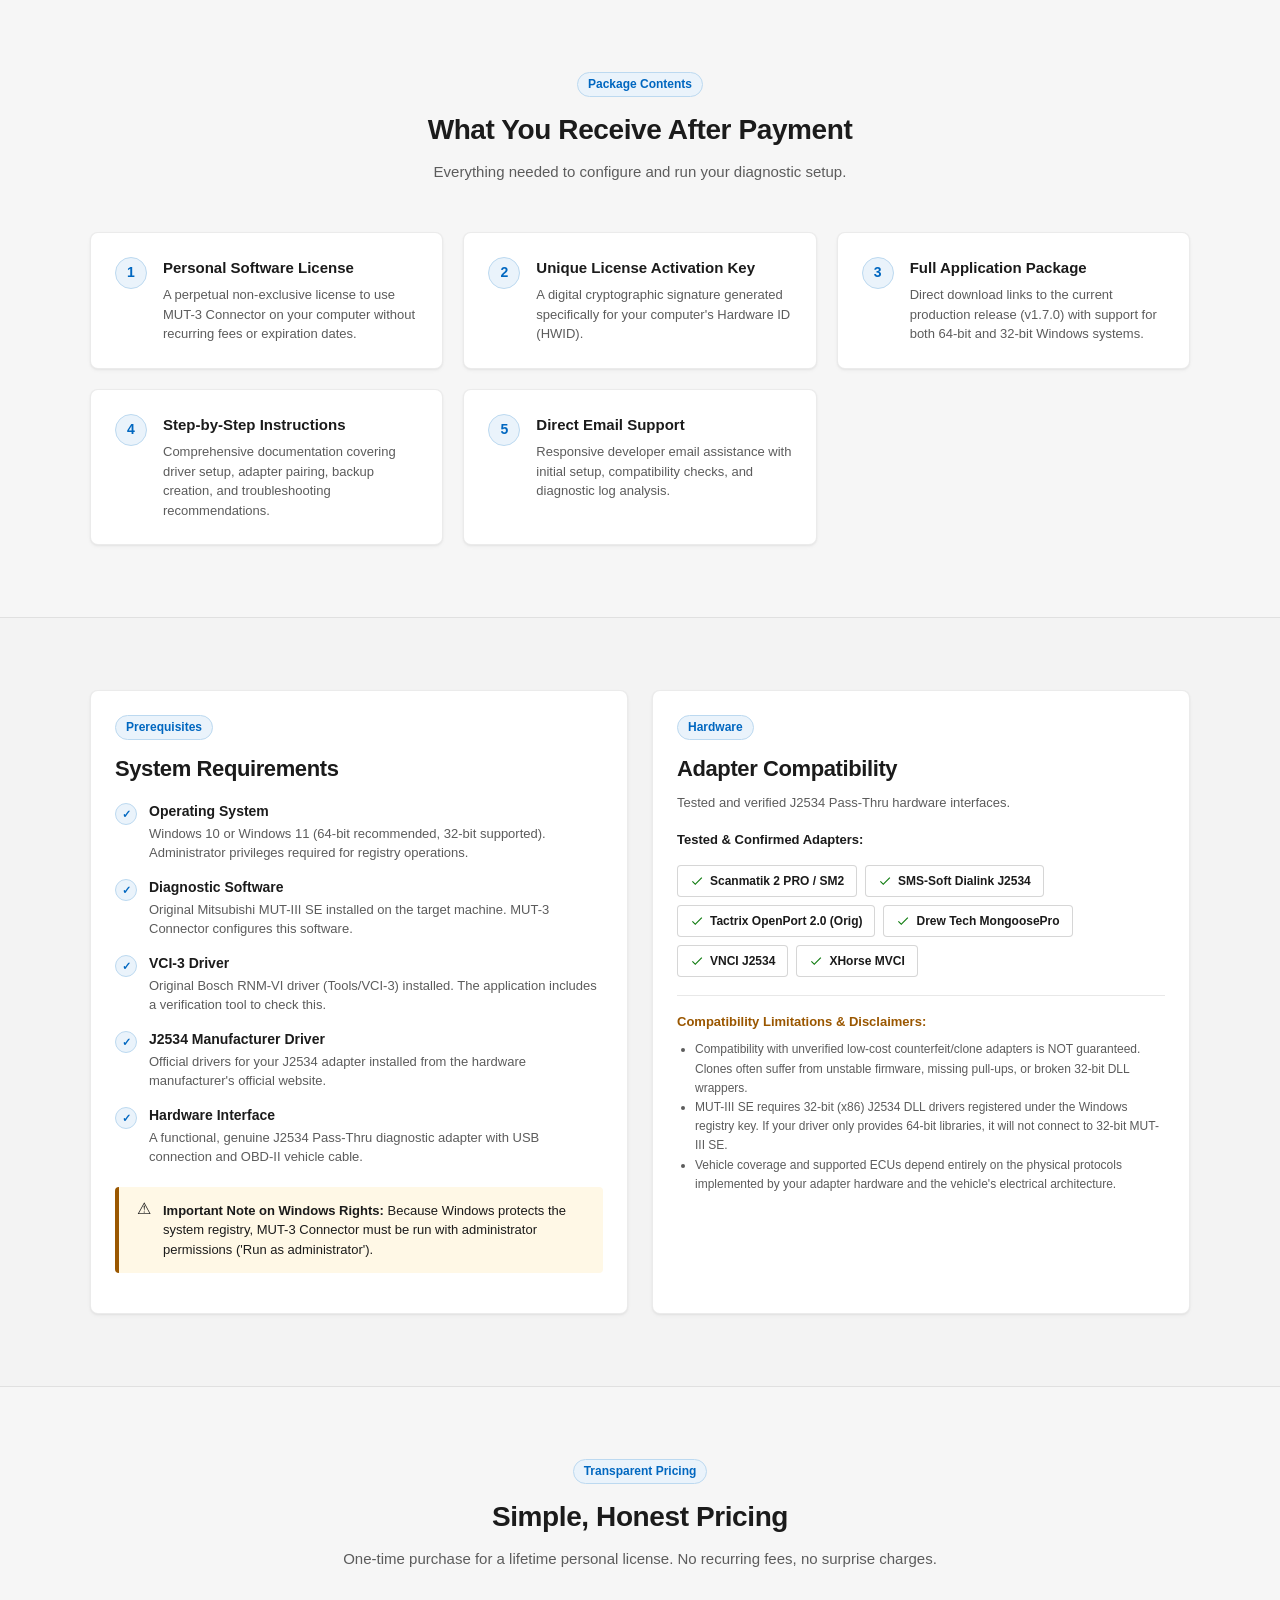
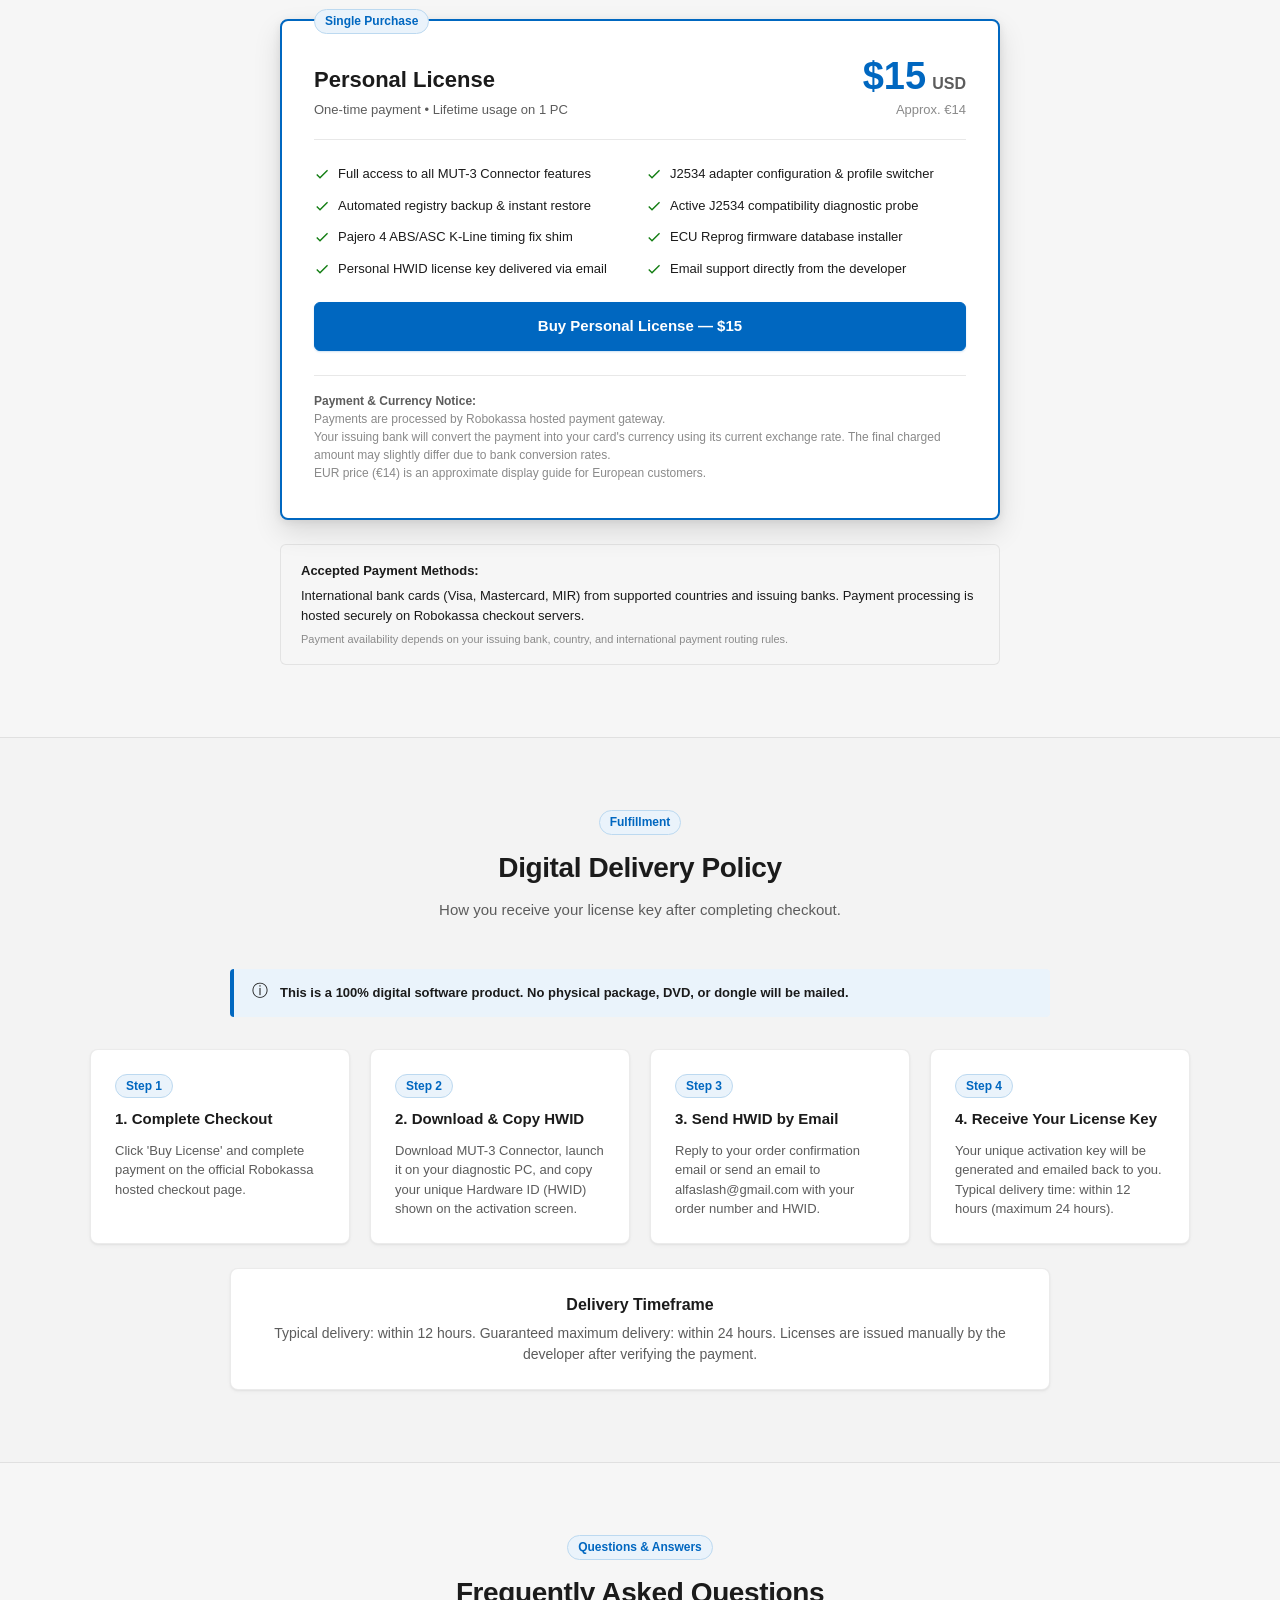
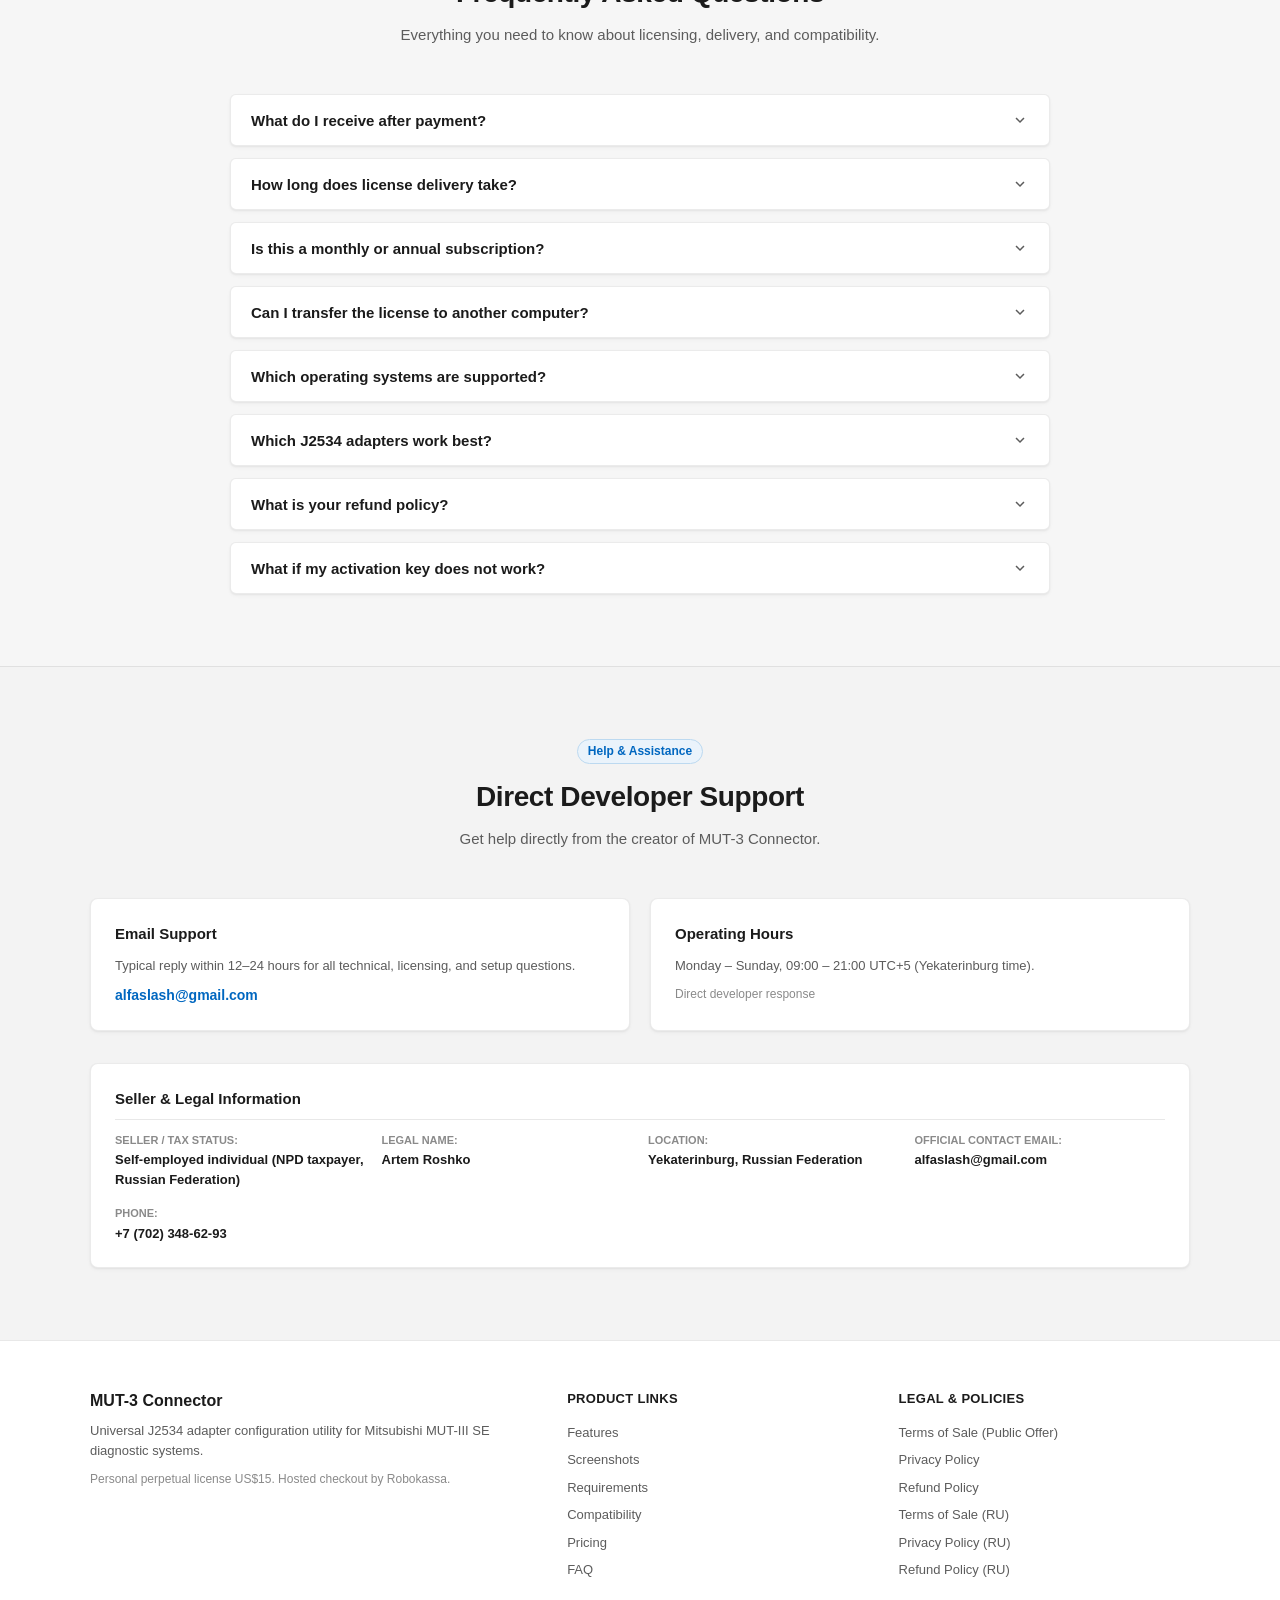
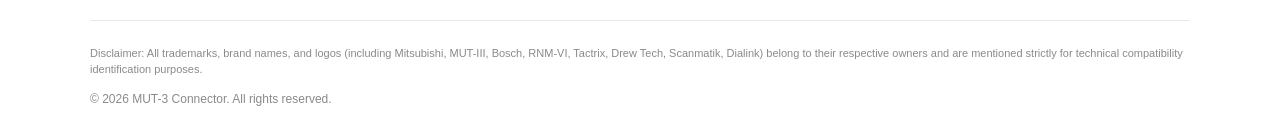
==== commit 65da18ee: "Switch payment CTA buttons to mailto links and add null checks for INN and Telegram" ====
--- a/index.html
+++ b/index.html
@@ -63,7 +63,7 @@
         </button>
 
         <!-- Buy CTA -->
-        <a href="#pricing" class="btn btn-primary btn-sm" data-buy-btn data-i18n="nav.buy">Buy License</a>
+        <a href="mailto:alfaslash@gmail.com?subject=Purchase%20MUT-3%20Connector%20License" class="btn btn-primary btn-sm" data-buy-btn data-i18n="nav.buy">Buy License</a>
 
         <!-- Mobile Menu Toggle Button -->
         <button type="button" class="mobile-toggle" aria-label="Toggle navigation menu" aria-expanded="false">
@@ -114,7 +114,7 @@
           </div>
 
           <div class="hero-cta-buttons">
-            <a href="#pricing" class="btn btn-primary btn-lg" data-buy-btn data-i18n="hero.ctaBuy">Buy License — $15</a>
+            <a href="mailto:alfaslash@gmail.com?subject=Purchase%20MUT-3%20Connector%20License" class="btn btn-primary btn-lg" data-buy-btn data-i18n="hero.ctaBuy">Buy License — $15</a>
             <a href="#features" class="btn btn-secondary btn-lg" data-i18n="hero.ctaDetails">Explore Features</a>
           </div>
 
@@ -610,7 +610,7 @@
           </ul>
 
           <div class="pricing-action">
-            <a href="#" class="btn btn-primary btn-lg" data-buy-btn data-i18n="pricing.cta">Buy Personal License — $15</a>
+            <a href="mailto:alfaslash@gmail.com?subject=Purchase%20MUT-3%20Connector%20License" class="btn btn-primary btn-lg" data-buy-btn data-i18n="pricing.cta">Buy Personal License — $15</a>
           </div>
 
           <div class="pricing-disclaimer">
@@ -815,7 +815,7 @@
           <a href="mailto:alfaslash@gmail.com" data-seller-email>alfaslash@gmail.com</a>
         </div>
 
-        <div class="support-card">
+        <div class="support-card" data-seller-telegram-block>
           <h4 data-i18n="support.telegramLabel">Telegram Support Channel</h4>
           <p data-i18n="support.telegramDesc">Community announcements and quick operational assistance.</p>
           <a href="https://t.me/mut3connector_support" data-seller-telegram>@mut3connector_support</a>
@@ -840,7 +840,7 @@
             <span data-i18n="seller.nameLabel">Legal Name:</span>
             <strong data-seller-name>Artem Roshko</strong>
           </div>
-          <div class="seller-info-item">
+          <div class="seller-info-item" data-seller-inn-block>
             <span data-i18n="seller.innLabel">Taxpayer ID (INN):</span>
             <strong data-seller-inn>667000000000</strong>
           </div>
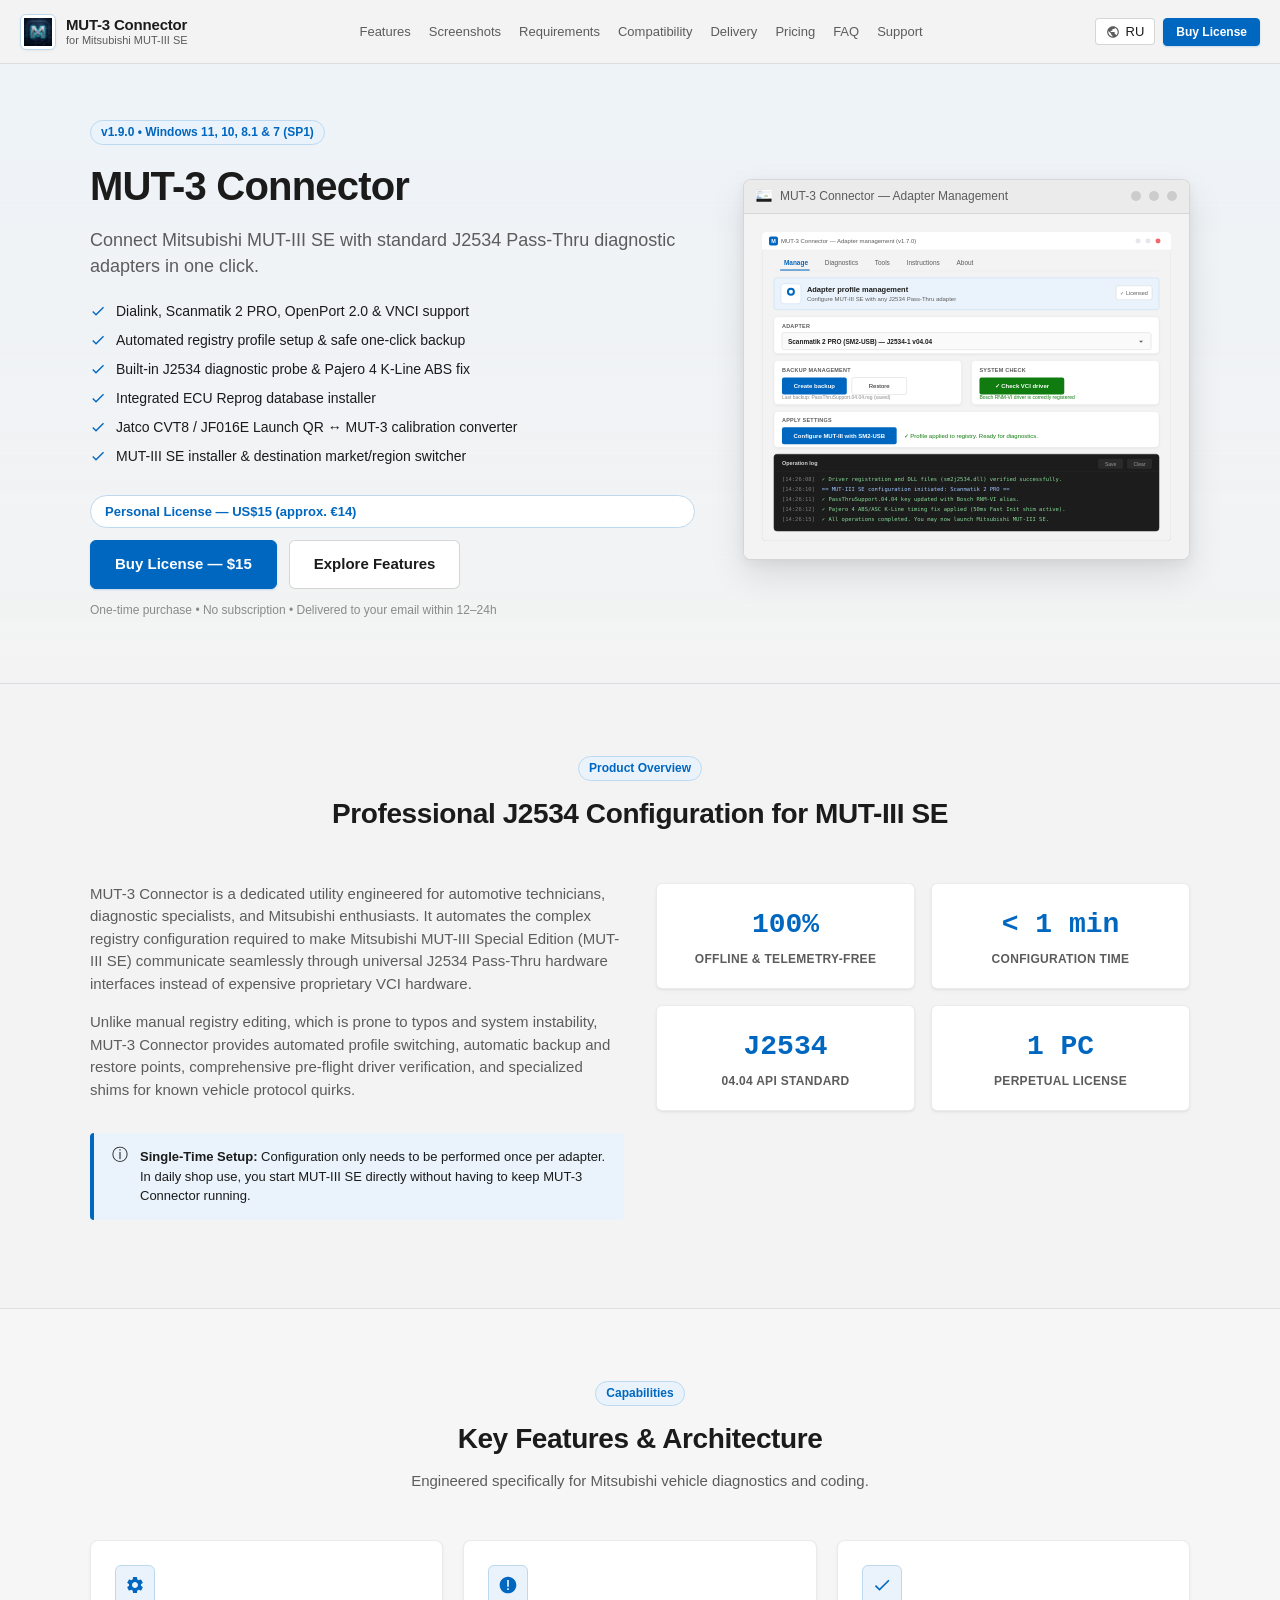
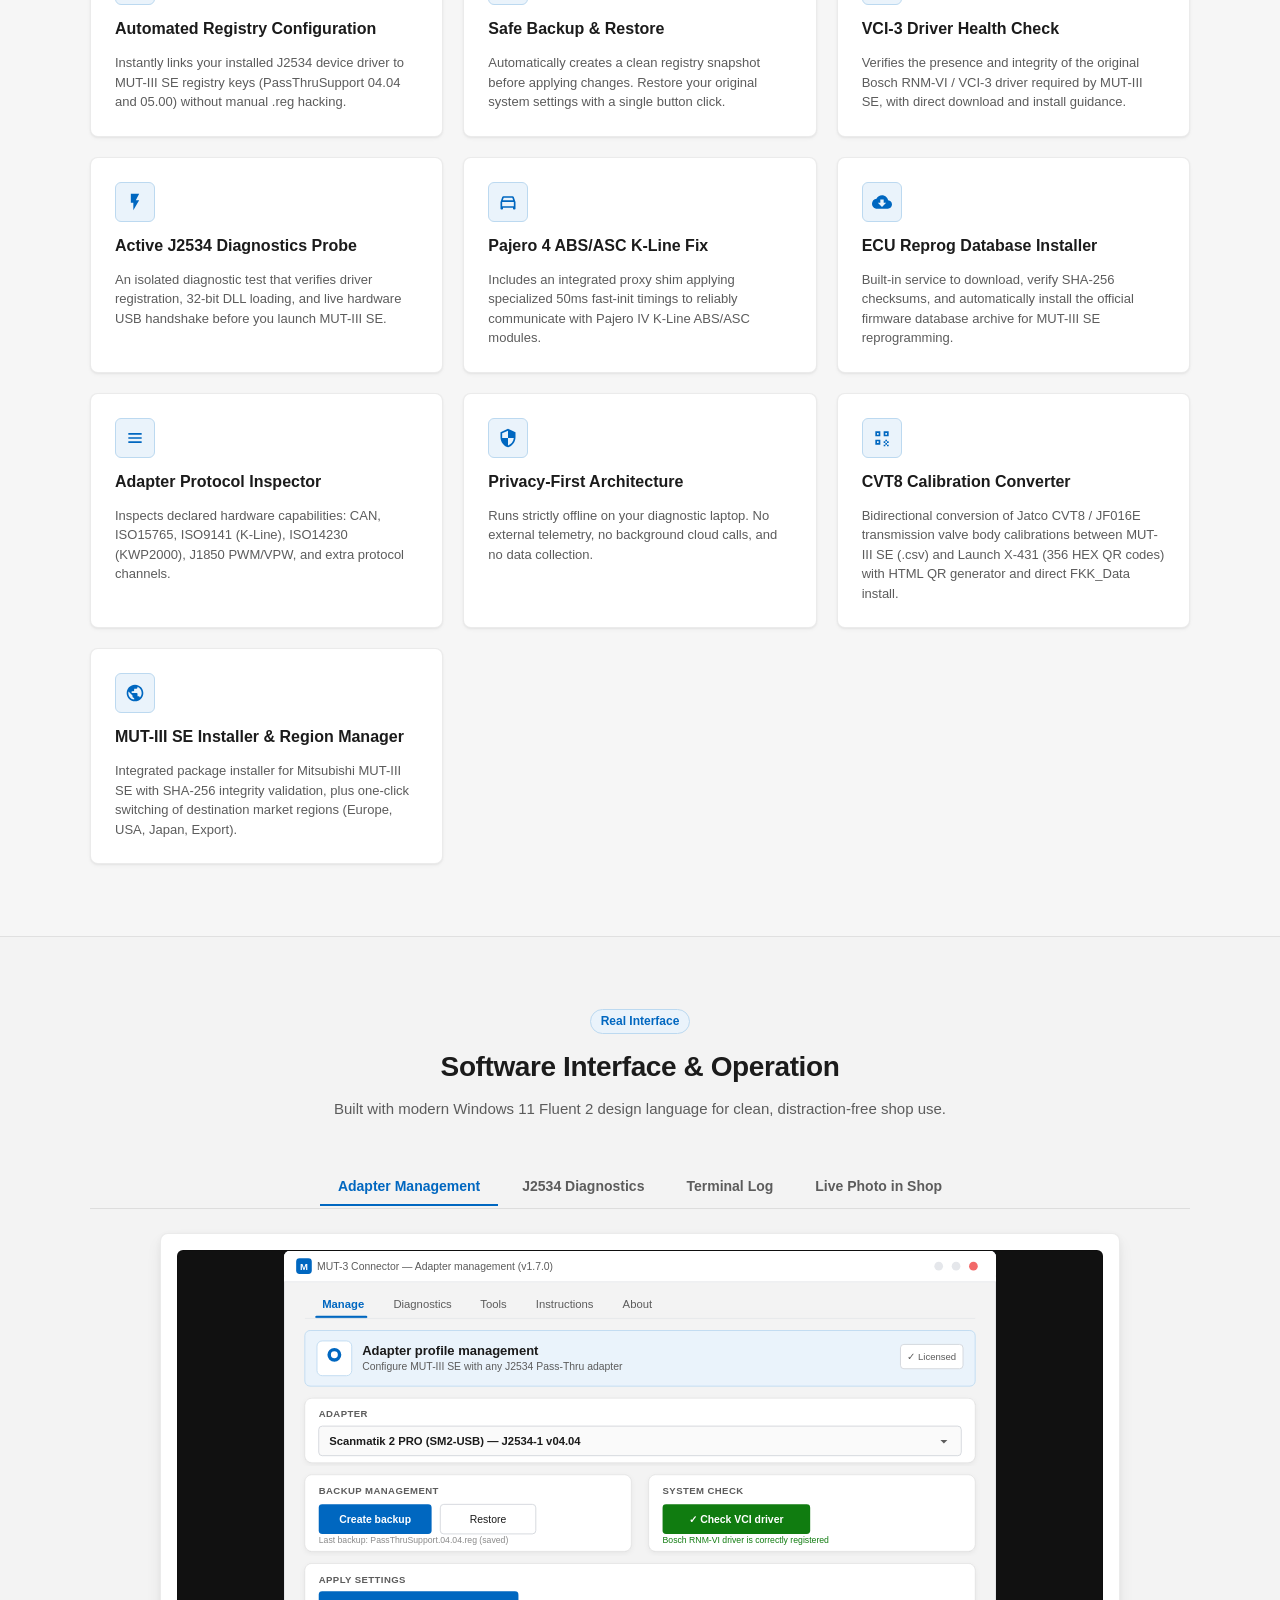
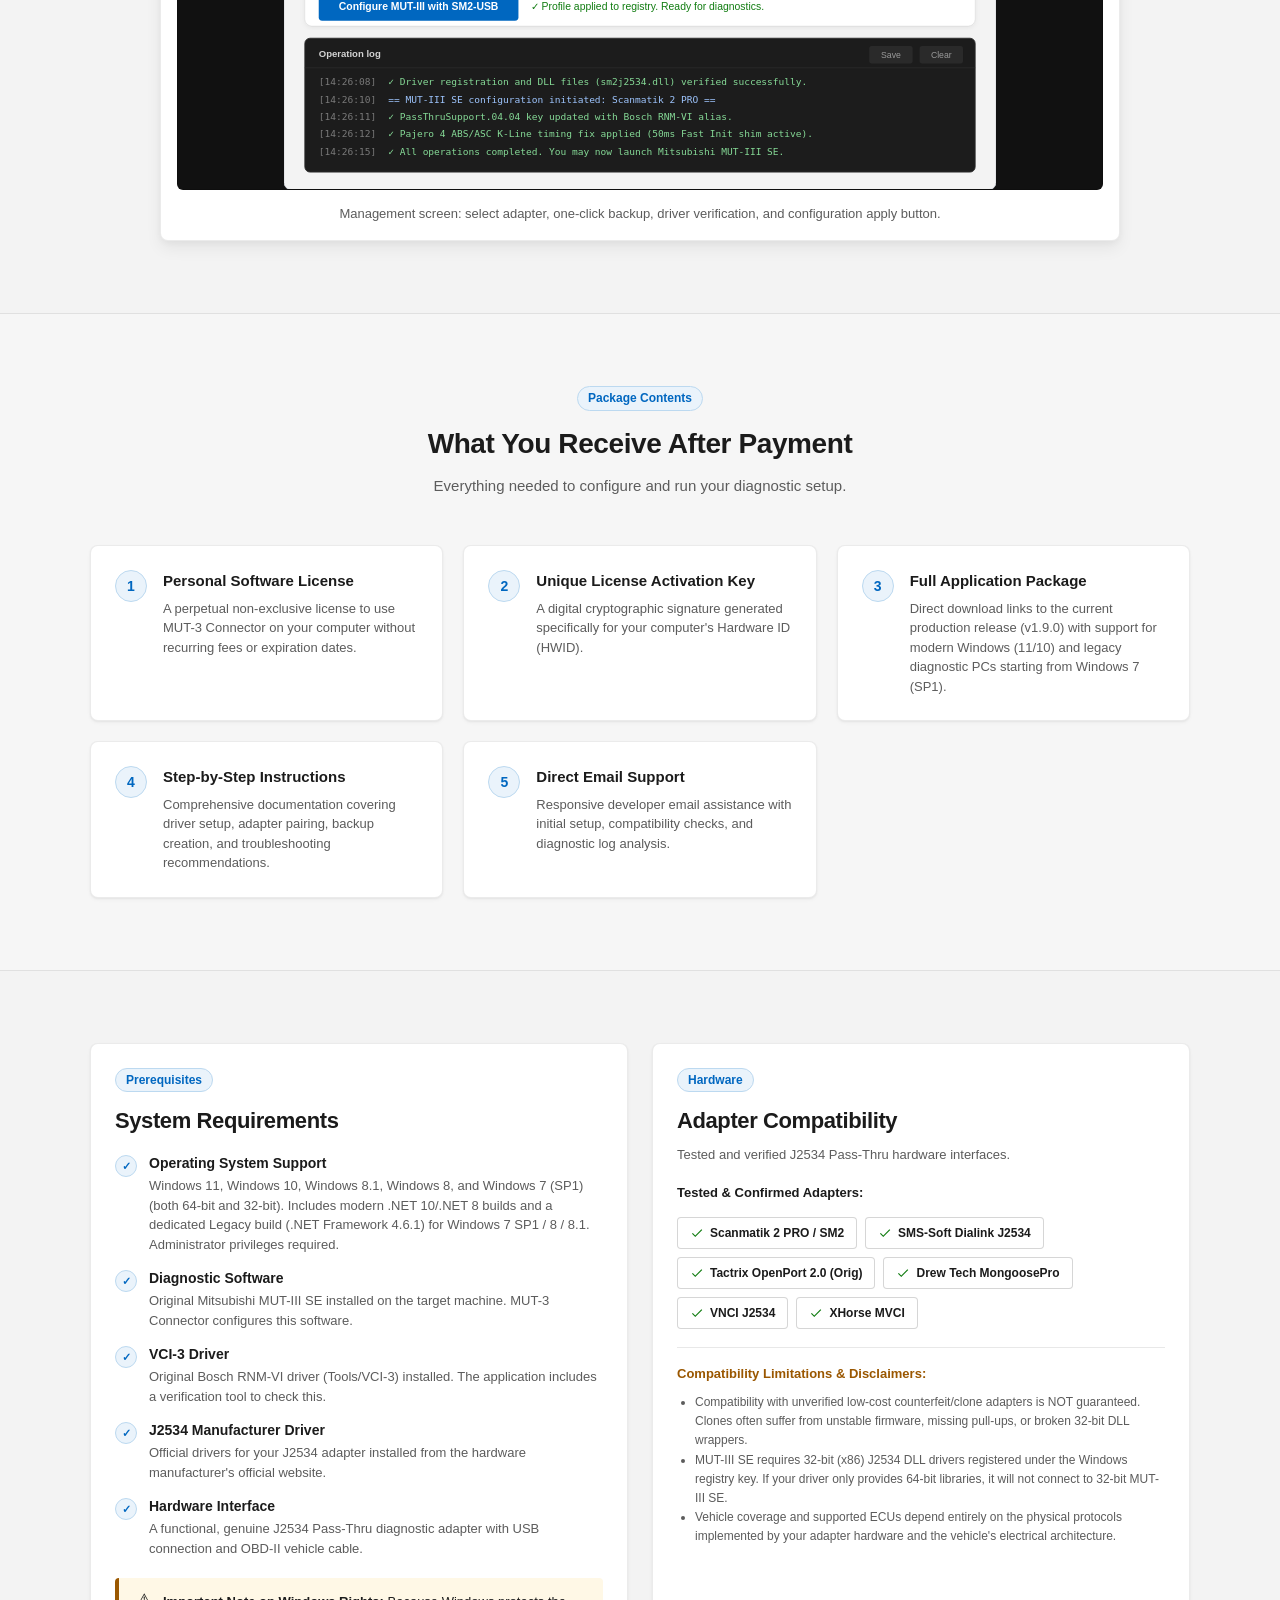
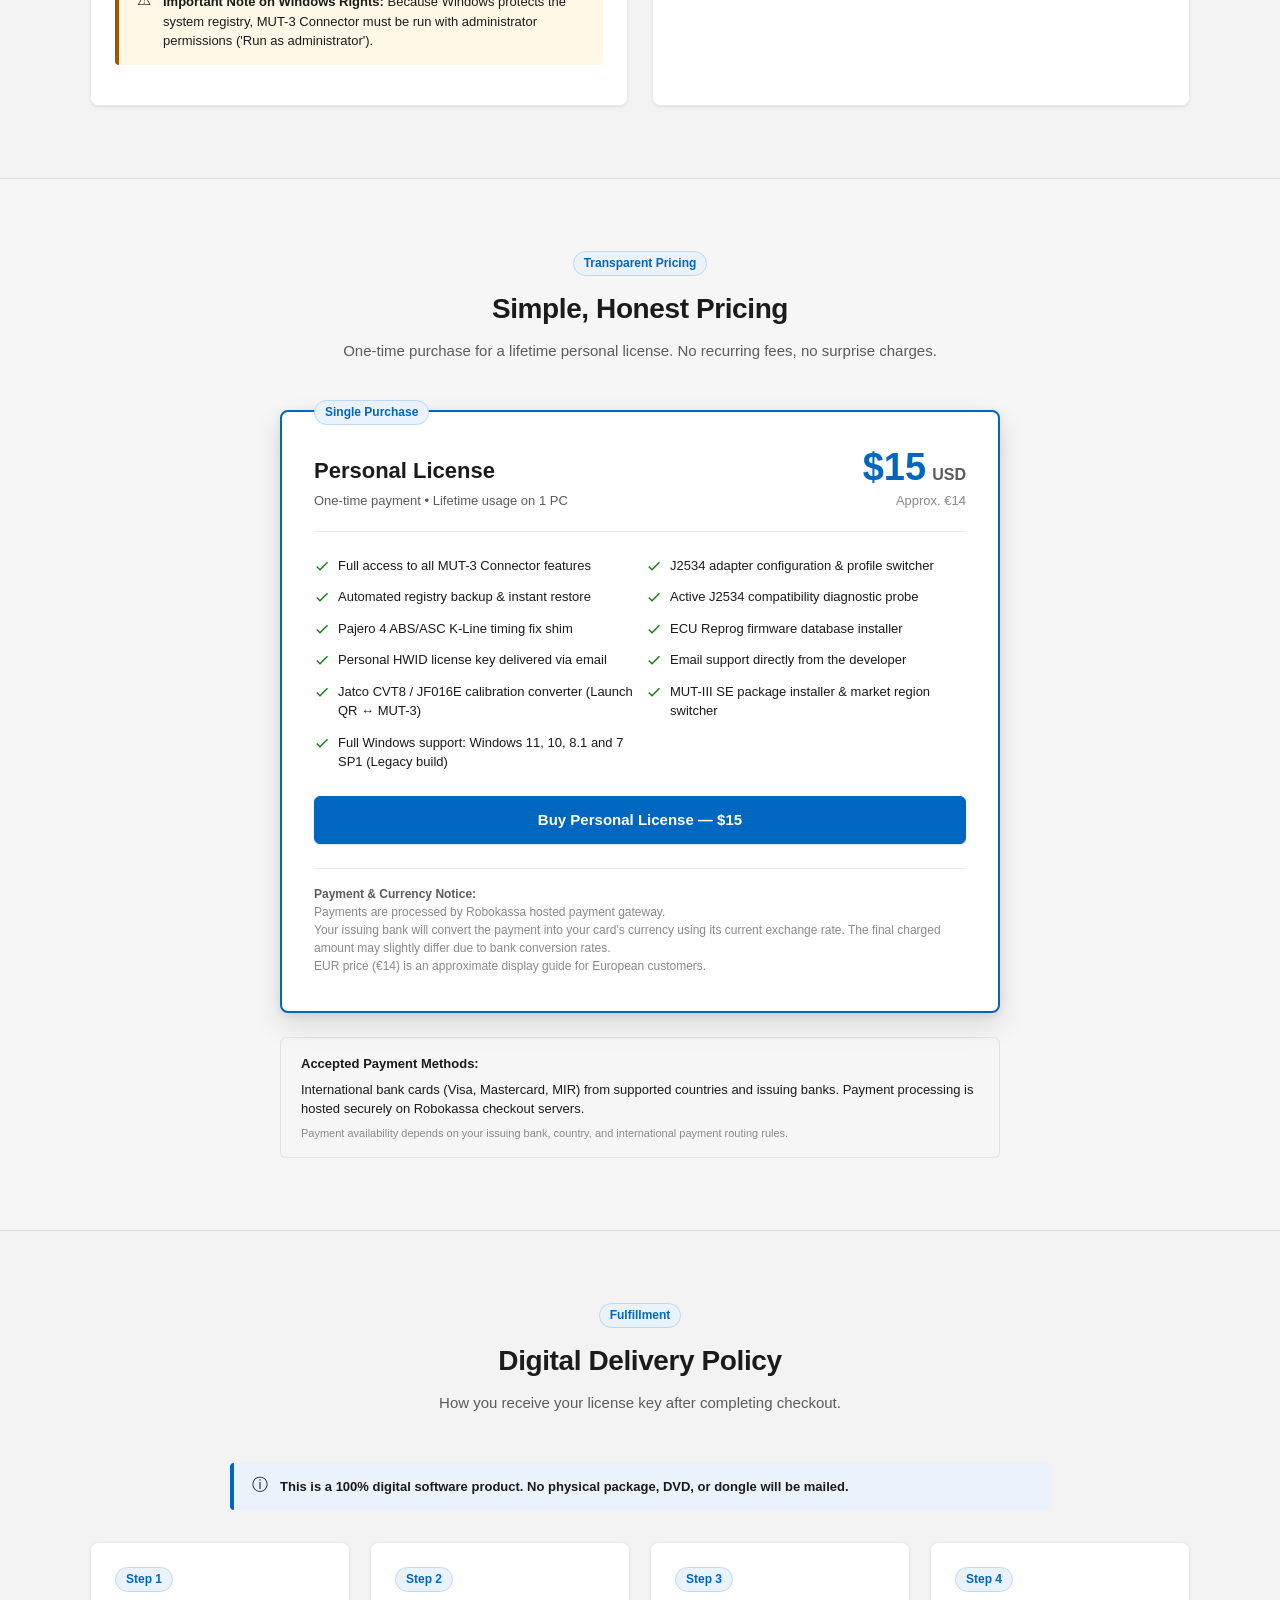
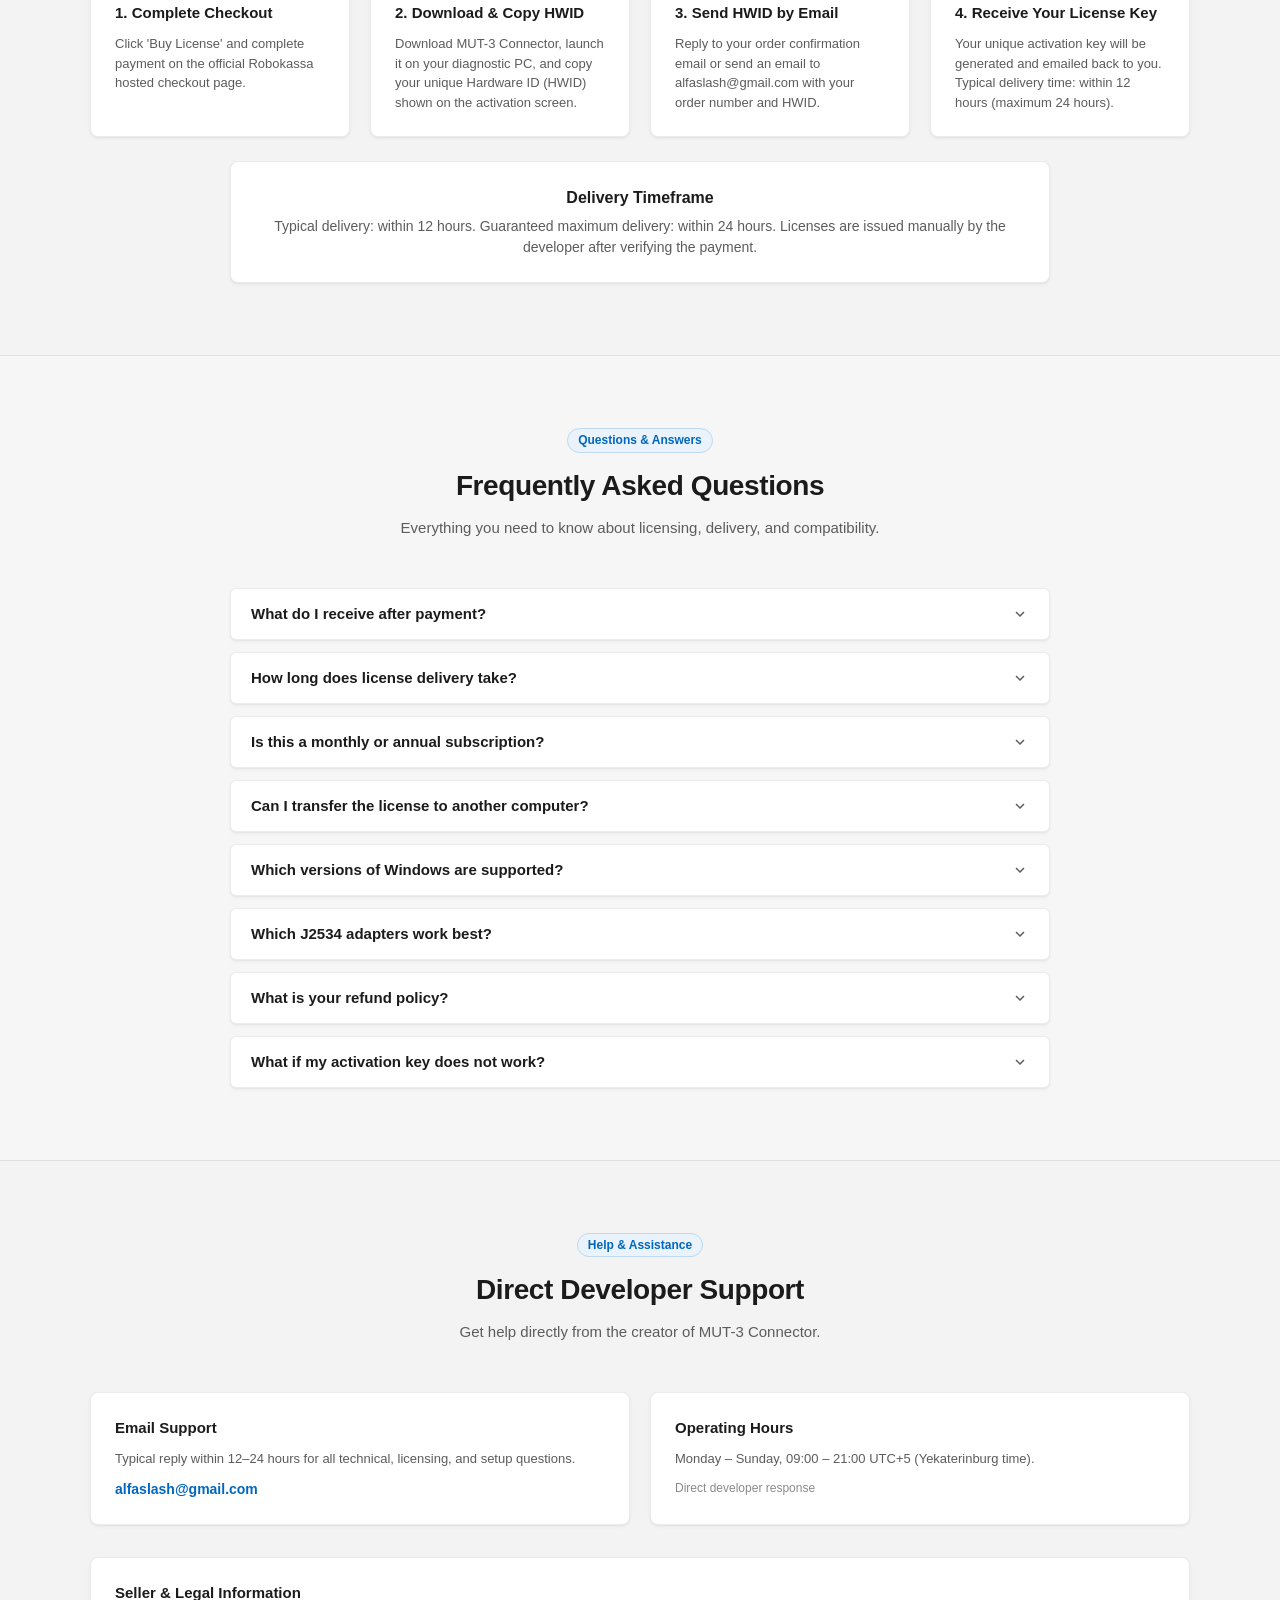
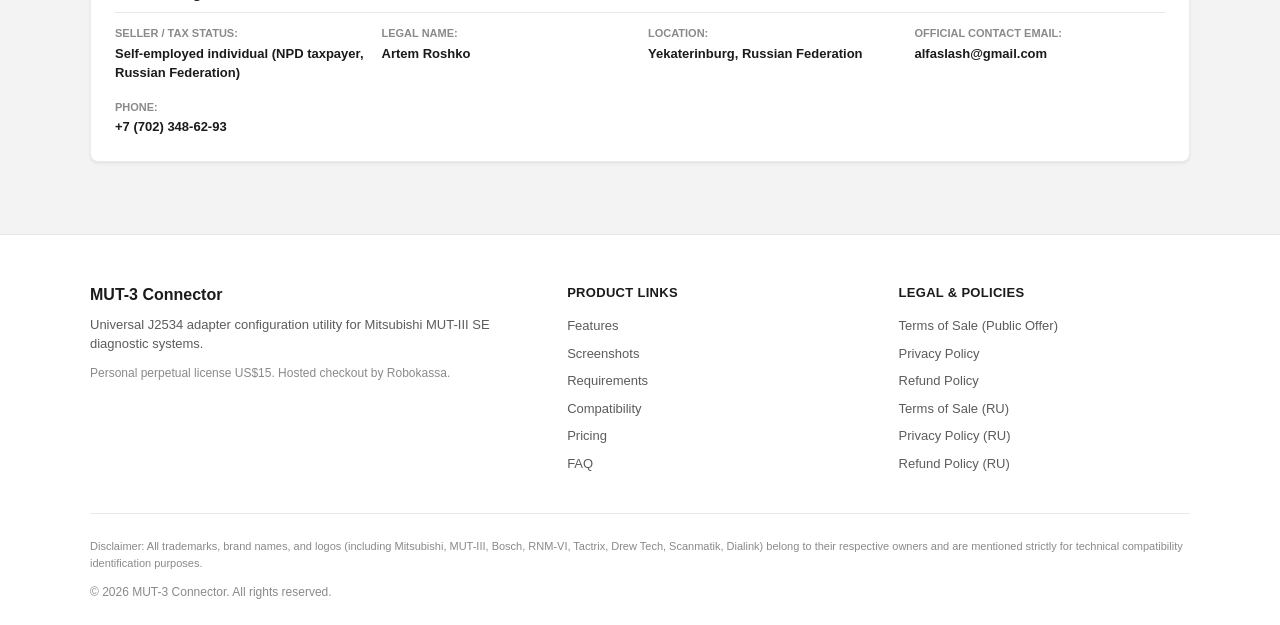
==== commit 492bd78a: "Update to v1.9.0, add Windows 7+ support, new README features, and Google Analytics script" ====
--- a/index.html
+++ b/index.html
@@ -22,6 +22,14 @@
 
   <!-- Stylesheet -->
   <link rel="stylesheet" href="assets/css/styles.css">
+
+  <!-- Google Analytics / Google Tag Manager -->
+  <script async src="https://www.googletagmanager.com/gtm.js?id=GTM-K7C29KTD"></script>
+  <script>
+    window.dataLayer = window.dataLayer || [];
+    function gtag(){dataLayer.push(arguments);}
+    gtag('js', new Date());
+  </script>
 </head>
 <body>
 
@@ -82,7 +90,7 @@
     <div class="container hero-grid">
       <div class="hero-content">
         <div class="hero-badge-wrap">
-          <span class="badge badge-accent" data-i18n="hero.badge">v1.7.0 • Windows 11 &amp; 10 Fluent Native</span>
+          <span class="badge badge-accent" data-i18n="hero.badge">v1.9.0 • Windows 11, 10, 8.1 &amp; 7 (SP1)</span>
         </div>
         <h1 class="hero-title" data-i18n="hero.title">MUT-3 Connector</h1>
         <p class="hero-subtitle" data-i18n="hero.subtitle">
@@ -106,6 +114,14 @@
             <svg viewBox="0 0 24 24"><path d="M9 16.2L4.8 12l-1.4 1.4L9 19 21 7l-1.4-1.4L9 16.2z"/></svg>
             <span data-i18n="hero.highlight4">Integrated ECU Reprog database installer</span>
           </li>
+          <li>
+            <svg viewBox="0 0 24 24"><path d="M9 16.2L4.8 12l-1.4 1.4L9 19 21 7l-1.4-1.4L9 16.2z"/></svg>
+            <span data-i18n="hero.highlight5">Jatco CVT8 / JF016E Launch QR ↔ MUT-3 calibration converter</span>
+          </li>
+          <li>
+            <svg viewBox="0 0 24 24"><path d="M9 16.2L4.8 12l-1.4 1.4L9 19 21 7l-1.4-1.4L9 16.2z"/></svg>
+            <span data-i18n="hero.highlight6">MUT-III SE installer &amp; destination market/region switcher</span>
+          </li>
         </ul>
 
         <div class="hero-cta-box">
@@ -294,6 +310,28 @@
             Runs strictly offline on your diagnostic laptop. No external telemetry, no background cloud calls, and no data collection.
           </p>
         </div>
+
+        <!-- Feature 9 -->
+        <div class="feature-card">
+          <div class="feature-icon-tile">
+            <svg viewBox="0 0 24 24"><path d="M4 4h6v6H4V4zm2 2v2h2V6H6zm8-2h6v6h-6V4zm2 2v2h2V6h-2zM4 14h6v6H4v-6zm2 2v2h2v-2H6zm10-2h2v2h-2v-2zm-2 2h2v2h-2v-2zm4 0h2v2h-2v-2zm-2 2h2v2h-2v-2zm2 2h2v2h-2v-2zm-4 0h2v2h-2v-2z"/></svg>
+          </div>
+          <h3 class="feature-title" data-i18n="features.f9Title">CVT8 Calibration Converter</h3>
+          <p class="feature-desc" data-i18n="features.f9Desc">
+            Bidirectional conversion of Jatco CVT8 / JF016E transmission valve body calibrations between MUT-III SE (.csv) and Launch X-431 (356 HEX QR codes) with HTML QR generator and direct FKK_Data install.
+          </p>
+        </div>
+
+        <!-- Feature 10 -->
+        <div class="feature-card">
+          <div class="feature-icon-tile">
+            <svg viewBox="0 0 24 24"><path d="M12 2C6.48 2 2 6.48 2 12s4.48 10 10 10 10-4.48 10-10S17.52 2 12 2zm-1 17.93c-3.95-.49-7-3.85-7-7.93 0-.62.08-1.21.21-1.79L9 15v1c0 1.1.9 2 2 2v1.93zm6.9-2.54c-.26-.81-1-1.39-1.9-1.39h-1v-3c0-.55-.45-1-1-1H8v-2h2c.55 0 1-.45 1-1V7h2c1.1 0 2-.9 2-2v-.41c2.93 1.19 5 4.06 5 7.41 0 2.08-.8 3.97-2.1 5.39z"/></svg>
+          </div>
+          <h3 class="feature-title" data-i18n="features.f10Title">MUT-III SE Installer &amp; Region Manager</h3>
+          <p class="feature-desc" data-i18n="features.f10Desc">
+            Integrated package installer for Mitsubishi MUT-III SE with SHA-256 integrity validation, plus one-click switching of destination market regions (Europe, USA, Japan, Export).
+          </p>
+        </div>
       </div>
     </div>
   </section>
@@ -345,7 +383,7 @@
         <div class="proof-slide" id="slide-log">
           <div class="terminal-panel" style="padding: 24px; min-height: 380px;">
             <div class="terminal-header">
-              <span data-i18n="terminal.headerTitle">MUT-3 Connector Technical Operations Console [v1.7.0]</span>
+              <span data-i18n="terminal.headerTitle">MUT-3 Connector Technical Operations Console [v1.9.0]</span>
               <span class="badge badge-success" data-i18n="terminal.badgeOk">Diagnostics OK</span>
             </div>
             <div class="terminal-line"><span class="term-time">[15:30:10]</span> <span class="term-info" data-i18n="terminal.line1">Initializing MUT-3 Connector environment...</span></div>
@@ -413,7 +451,7 @@
           <div class="receive-num">3</div>
           <div class="receive-text">
             <h4 data-i18n="receive.item3Title">Full Application Package</h4>
-            <p data-i18n="receive.item3Desc">Direct download links to the current production release (v1.7.0) with support for both 64-bit and 32-bit Windows systems.</p>
+            <p data-i18n="receive.item3Desc">Direct download links to the current production release (v1.9.0) with support for modern Windows (11/10) and legacy diagnostic PCs starting from Windows 7 (SP1).</p>
           </div>
         </div>
 
@@ -451,8 +489,8 @@
             <li class="req-item">
               <span class="req-item-icon">✓</span>
               <div class="req-item-content">
-                <h4 data-i18n="requirements.osTitle">Operating System</h4>
-                <p data-i18n="requirements.osDesc">Windows 10 or Windows 11 (64-bit recommended, 32-bit supported). Administrator privileges required for registry operations.</p>
+                <h4 data-i18n="requirements.osTitle">Operating System Support</h4>
+                <p data-i18n="requirements.osDesc">Windows 11, Windows 10, Windows 8.1, Windows 8, and Windows 7 (SP1) (both 64-bit and 32-bit). Includes modern .NET 10/.NET 8 builds and a dedicated Legacy build (.NET Framework 4.6.1) for Windows 7 SP1 / 8 / 8.1. Administrator privileges required.</p>
               </div>
             </li>
             <li class="req-item">
@@ -607,6 +645,18 @@
               <svg viewBox="0 0 24 24"><path d="M9 16.2L4.8 12l-1.4 1.4L9 19 21 7l-1.4-1.4L9 16.2z"/></svg>
               <span data-i18n="pricing.feat8">Email support directly from the developer</span>
             </li>
+            <li>
+              <svg viewBox="0 0 24 24"><path d="M9 16.2L4.8 12l-1.4 1.4L9 19 21 7l-1.4-1.4L9 16.2z"/></svg>
+              <span data-i18n="pricing.feat9">Jatco CVT8 / JF016E calibration converter (Launch QR ↔ MUT-3)</span>
+            </li>
+            <li>
+              <svg viewBox="0 0 24 24"><path d="M9 16.2L4.8 12l-1.4 1.4L9 19 21 7l-1.4-1.4L9 16.2z"/></svg>
+              <span data-i18n="pricing.feat10">MUT-III SE package installer &amp; market region switcher</span>
+            </li>
+            <li>
+              <svg viewBox="0 0 24 24"><path d="M9 16.2L4.8 12l-1.4 1.4L9 19 21 7l-1.4-1.4L9 16.2z"/></svg>
+              <span data-i18n="pricing.feat11">Full Windows support: Windows 11, 10, 8.1 and 7 SP1 (Legacy build)</span>
+            </li>
           </ul>
 
           <div class="pricing-action">
@@ -755,7 +805,7 @@
             <svg viewBox="0 0 24 24"><path d="M7.41 8.59L12 13.17l4.59-4.58L18 10l-6 6-6-6 1.41-1.41z"/></svg>
           </button>
           <div class="faq-answer">
-            <p data-i18n="faq.a5">Windows 10 and Windows 11 (both 64-bit and 32-bit editions). Both the app and MUT-III SE require administrative privileges to write to system registry keys.</p>
+            <p data-i18n="faq.a5">Windows 11, Windows 10, Windows 8.1, Windows 8, and Windows 7 (SP1) in both 64-bit and 32-bit editions. Dedicated Legacy build (.NET Framework 4.6.1) is provided for Windows 7 SP1 / 8 / 8.1 diagnostic laptops. Both the app and MUT-III SE require administrative privileges to write to system registry keys.</p>
           </div>
         </div>
 
--- a/assets/css/styles.css
+++ b/assets/css/styles.css
@@ -149,19 +149,26 @@
   box-shadow: 0 1px 4px rgba(0, 0, 0, 0.05);
 }
 
+.site-header .container {
+  max-width: 1280px;
+}
+
 .header-inner {
   height: 100%;
   display: flex;
   align-items: center;
   justify-content: space-between;
+  gap: 12px;
 }
 
 .brand-link {
   display: flex;
   align-items: center;
-  gap: 12px;
+  gap: 10px;
   text-decoration: none;
   color: var(--text-primary);
+  flex-shrink: 0;
+  white-space: nowrap;
 }
 
 .brand-link:hover {
@@ -169,8 +176,8 @@
 }
 
 .brand-icon-tile {
-  width: 38px;
-  height: 38px;
+  width: 36px;
+  height: 36px;
   background: #FFFFFF;
   border: 1px solid var(--accent-tint-stroke);
   border-radius: var(--radius-md);
@@ -179,49 +186,55 @@
   justify-content: center;
   box-shadow: 0 1px 3px rgba(0, 0, 0, 0.05);
   overflow: hidden;
+  flex-shrink: 0;
 }
 
 .brand-icon-tile img {
-  width: 32px;
-  height: 32px;
+  width: 28px;
+  height: 28px;
   object-fit: contain;
 }
 
 .brand-text {
   display: flex;
   flex-direction: column;
+  white-space: nowrap;
 }
 
 .brand-title {
-  font-size: 16px;
+  font-size: 15px;
   font-weight: 600;
   letter-spacing: -0.2px;
   line-height: 1.2;
+  white-space: nowrap;
 }
 
 .brand-subtitle {
   font-size: 11px;
   color: var(--text-secondary);
   line-height: 1.2;
+  white-space: nowrap;
 }
 
 /* Navigation Links */
 .nav-menu {
   display: flex;
   align-items: center;
-  gap: 6px;
+  gap: 2px;
   list-style: none;
+  flex-shrink: 1;
 }
 
 .nav-link {
   display: inline-block;
-  padding: 6px 10px;
+  padding: 6px 8px;
   font-size: 13px;
   font-weight: 500;
   color: var(--text-secondary);
   border-radius: var(--radius-sm);
   transition: all 0.15s ease;
   text-decoration: none;
+  white-space: nowrap;
 }
 
 .nav-link:hover {
@@ -234,7 +247,9 @@
 .header-actions {
   display: flex;
   align-items: center;
-  gap: 10px;
+  gap: 8px;
+  flex-shrink: 0;
+  white-space: nowrap;
 }
 
 /* Language Selector (Fluent style) */
@@ -1561,7 +1576,30 @@
   }
 }
 
-@media (max-width: 768px) {
+@media (min-width: 1025px) and (max-width: 1220px) {
+  .site-header .container {
+    padding-left: 14px;
+    padding-right: 14px;
+  }
+  .header-inner {
+    gap: 8px;
+  }
+  .brand-subtitle {
+    display: none;
+  }
+  .nav-menu {
+    gap: 1px;
+  }
+  .nav-link {
+    padding: 5px 6px;
+    font-size: 12.5px;
+  }
+  .header-actions {
+    gap: 6px;
+  }
+}
+
+@media (max-width: 1024px) {
   .nav-menu {
     display: none;
     position: absolute;
@@ -1571,9 +1609,10 @@
     background: #FFFFFF;
     flex-direction: column;
     padding: 16px 20px;
-    box-shadow: 0 8px 16px rgba(0, 0, 0, 0.08);
+    box-shadow: 0 8px 24px rgba(0, 0, 0, 0.1);
     border-bottom: 1px solid var(--stroke-divider);
     gap: 4px;
+    z-index: 1000;
   }
 
   .nav-menu.open {
@@ -1582,13 +1621,18 @@
 
   .nav-link {
     width: 100%;
-    padding: 10px 12px;
+    padding: 10px 14px;
+    font-size: 14px;
   }
 
   .mobile-toggle {
-    display: block;
-  }
-
+    display: flex;
+    align-items: center;
+    justify-content: center;
+  }
+}
+
+@media (max-width: 768px) {
   .hero-title {
     font-size: 30px;
   }
@@ -1620,6 +1664,15 @@
   }
 }
 
+@media (max-width: 520px) {
+  .site-header .btn-sm {
+    display: none;
+  }
+  .brand-subtitle {
+    display: none;
+  }
+}
+
 @media (max-width: 480px) {
   .hero-cta-buttons {
     flex-direction: column;
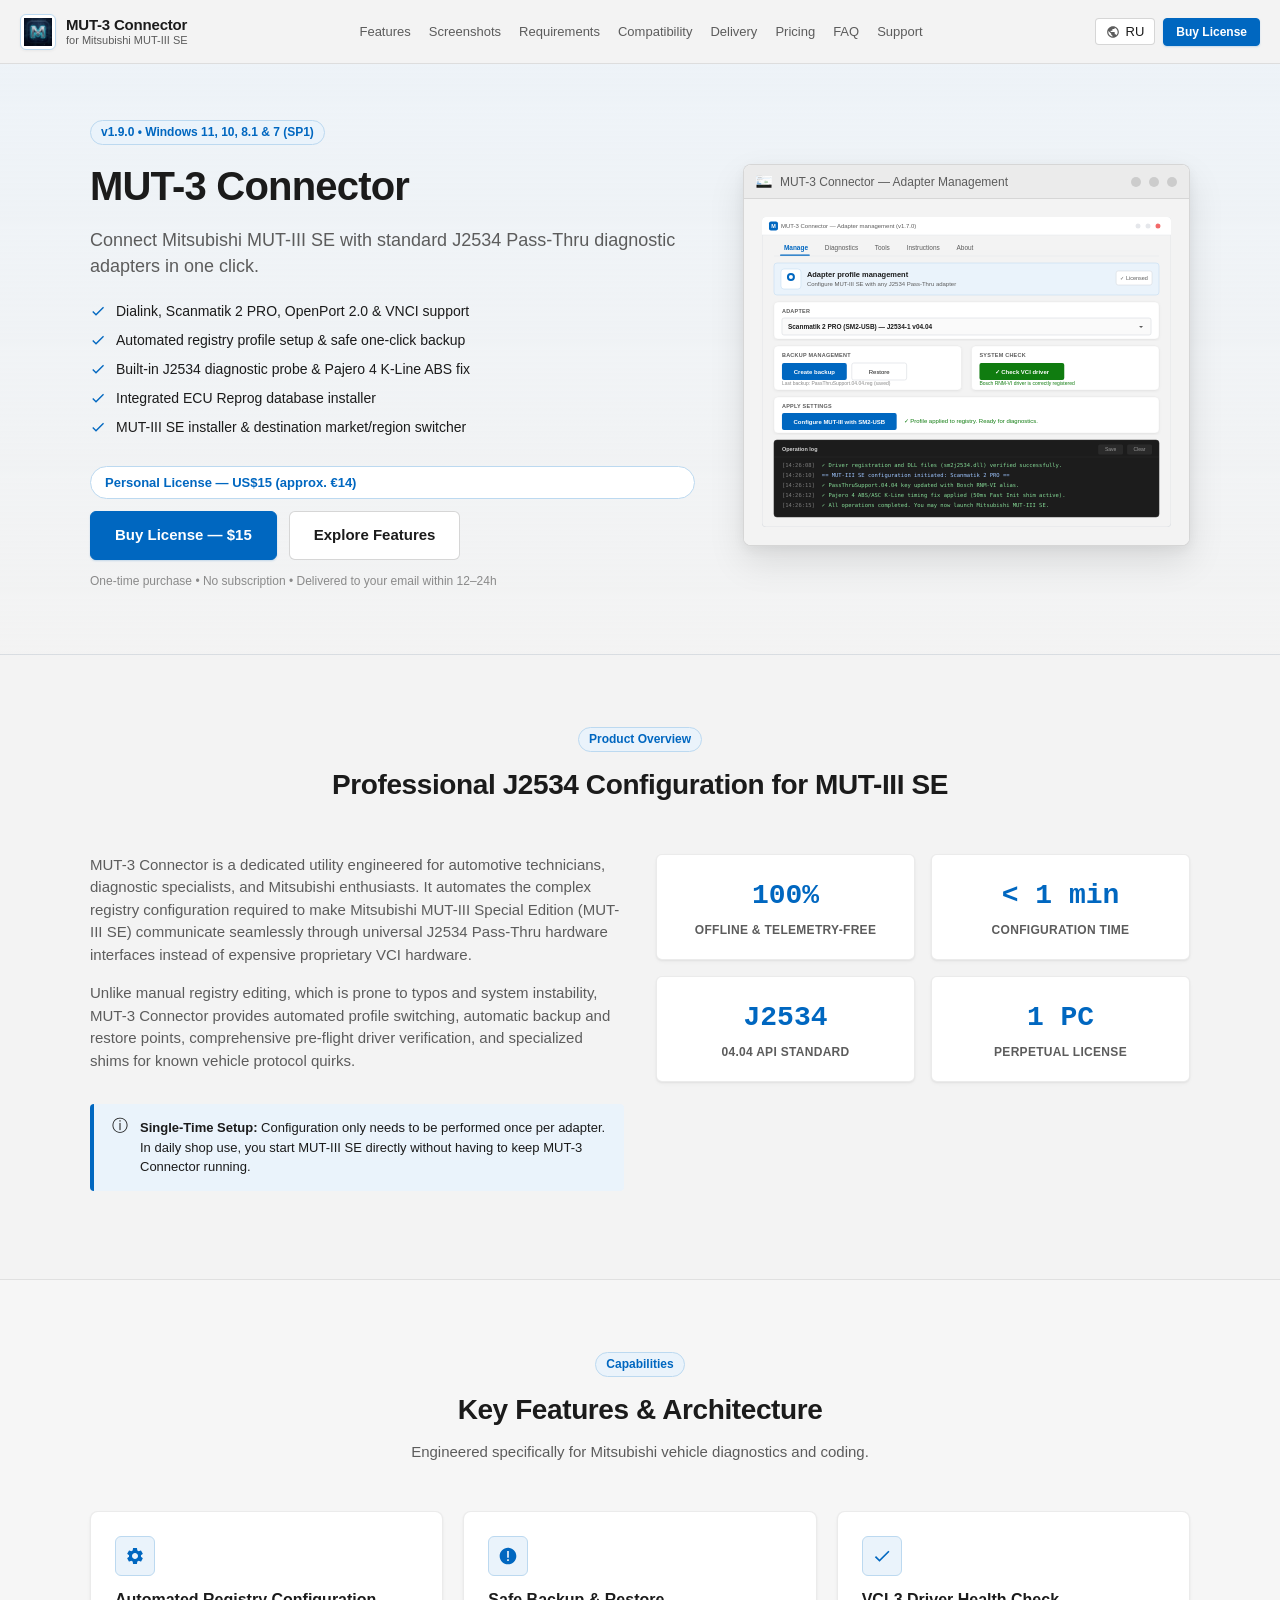
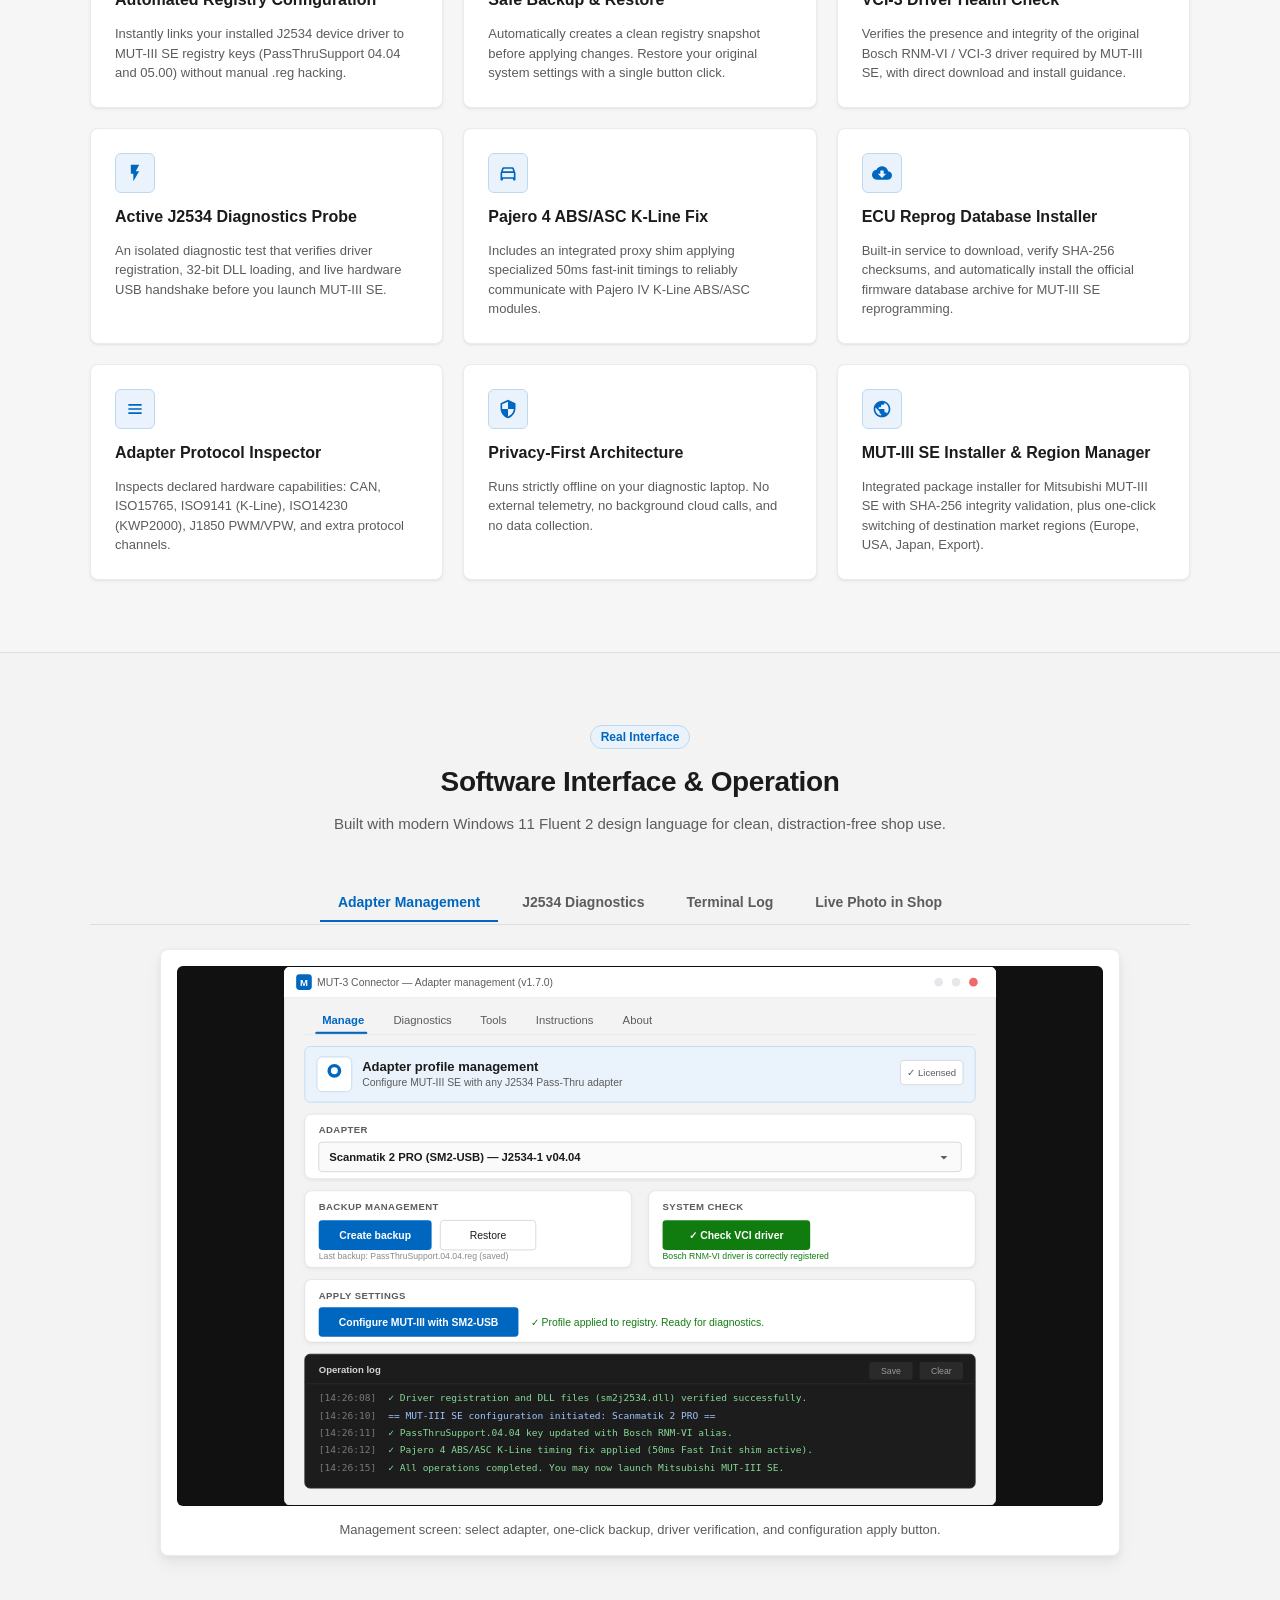
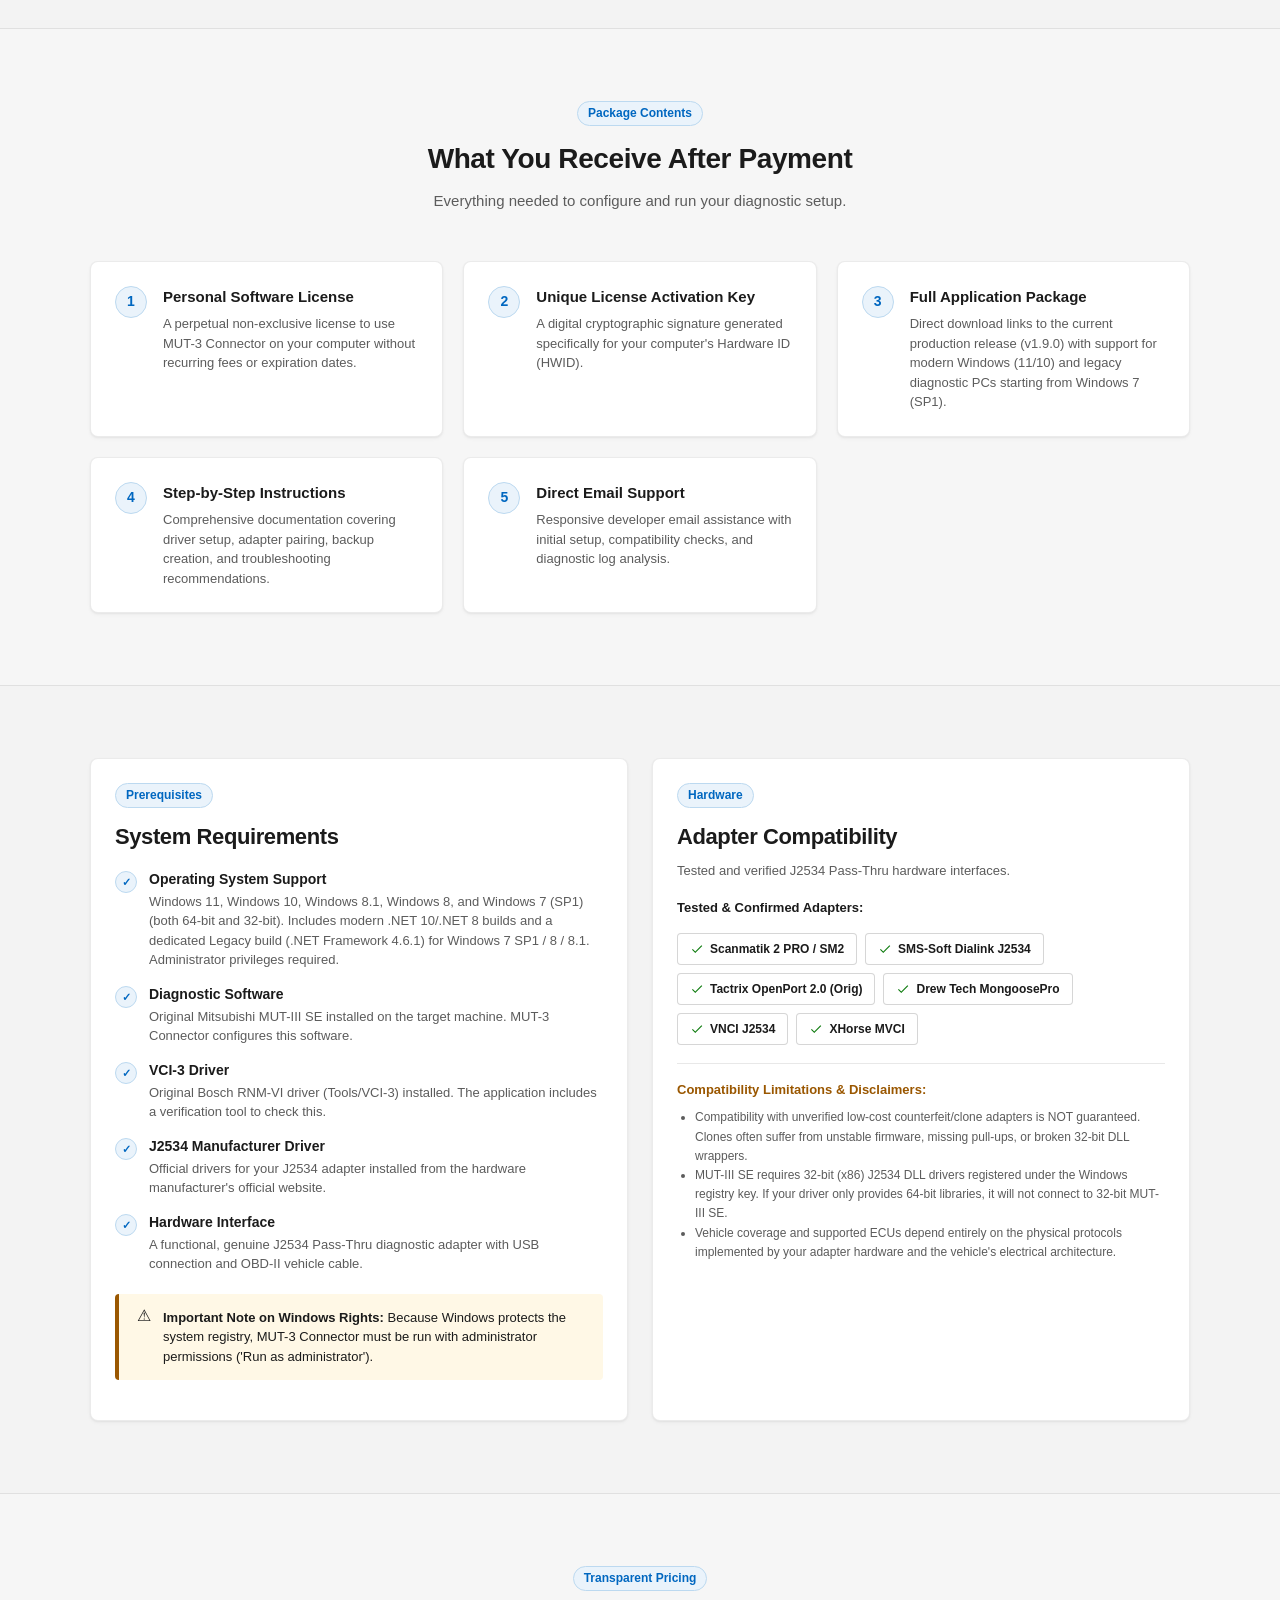
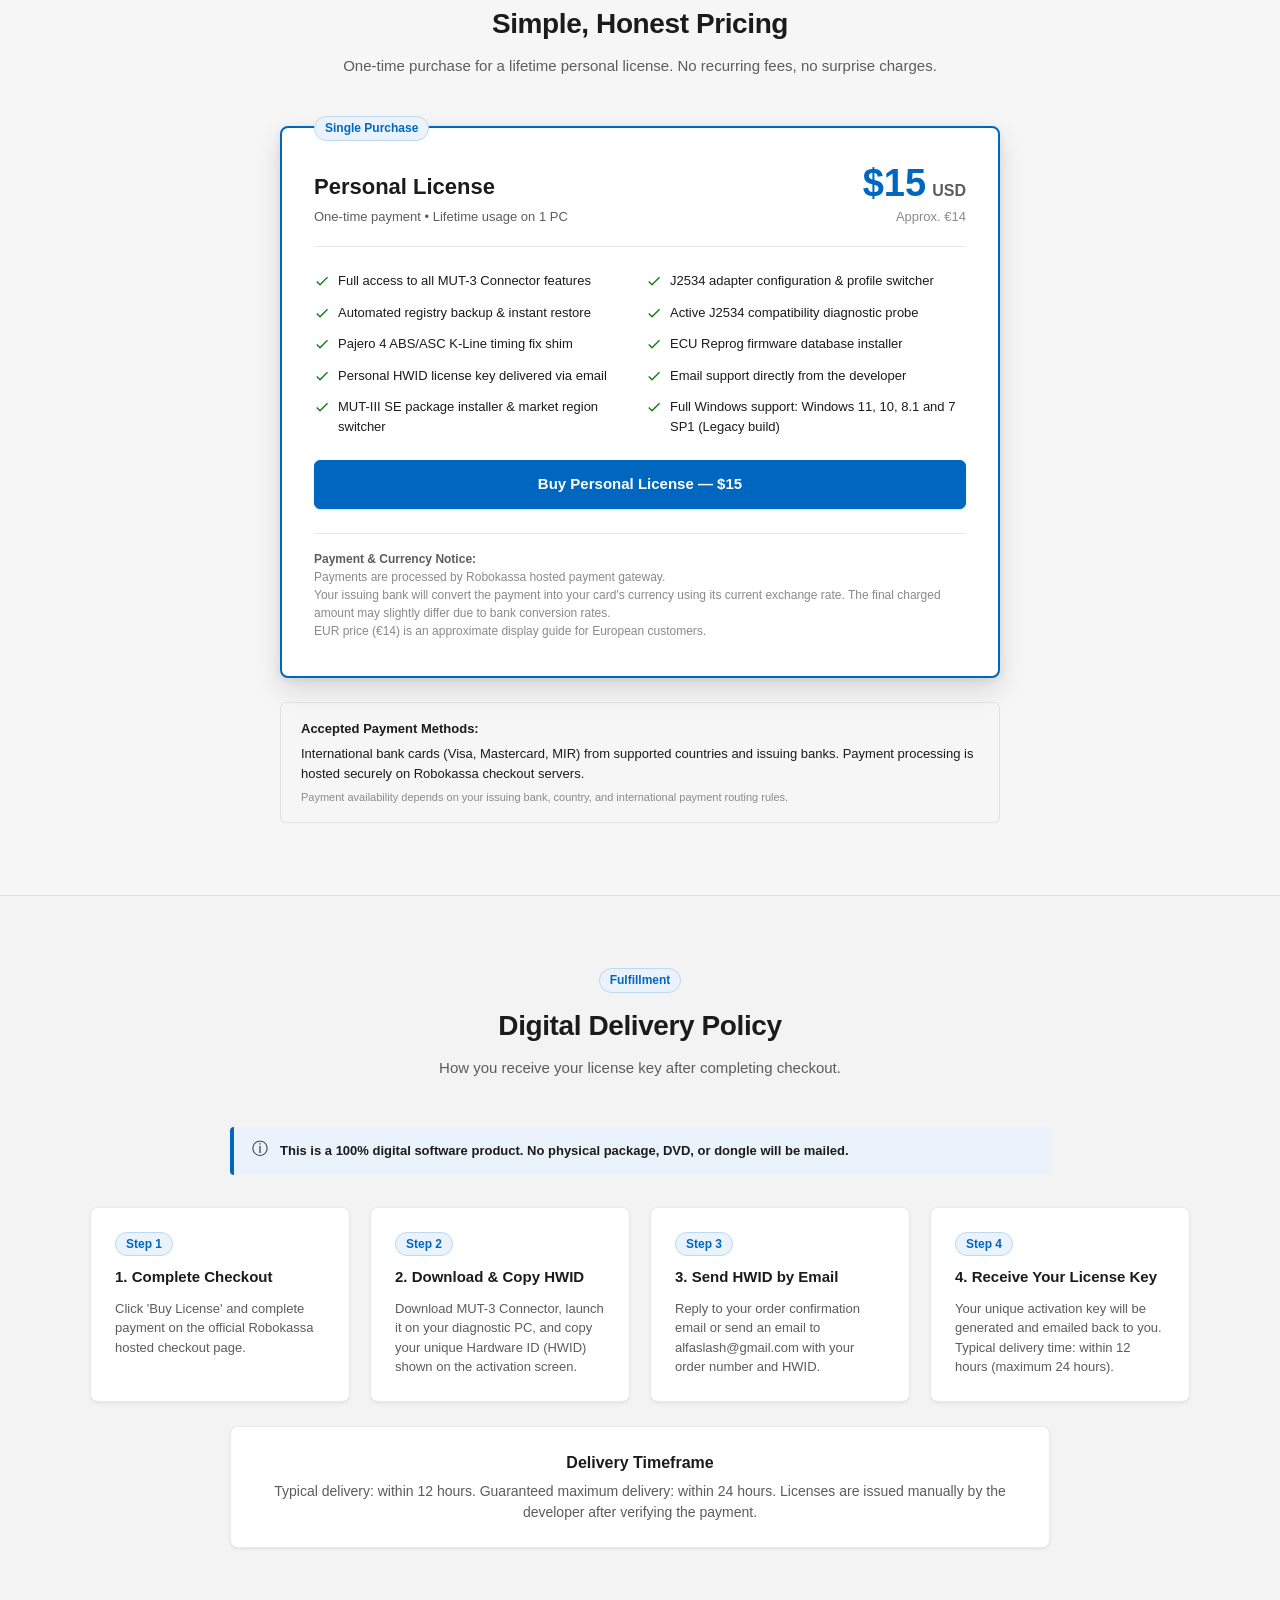
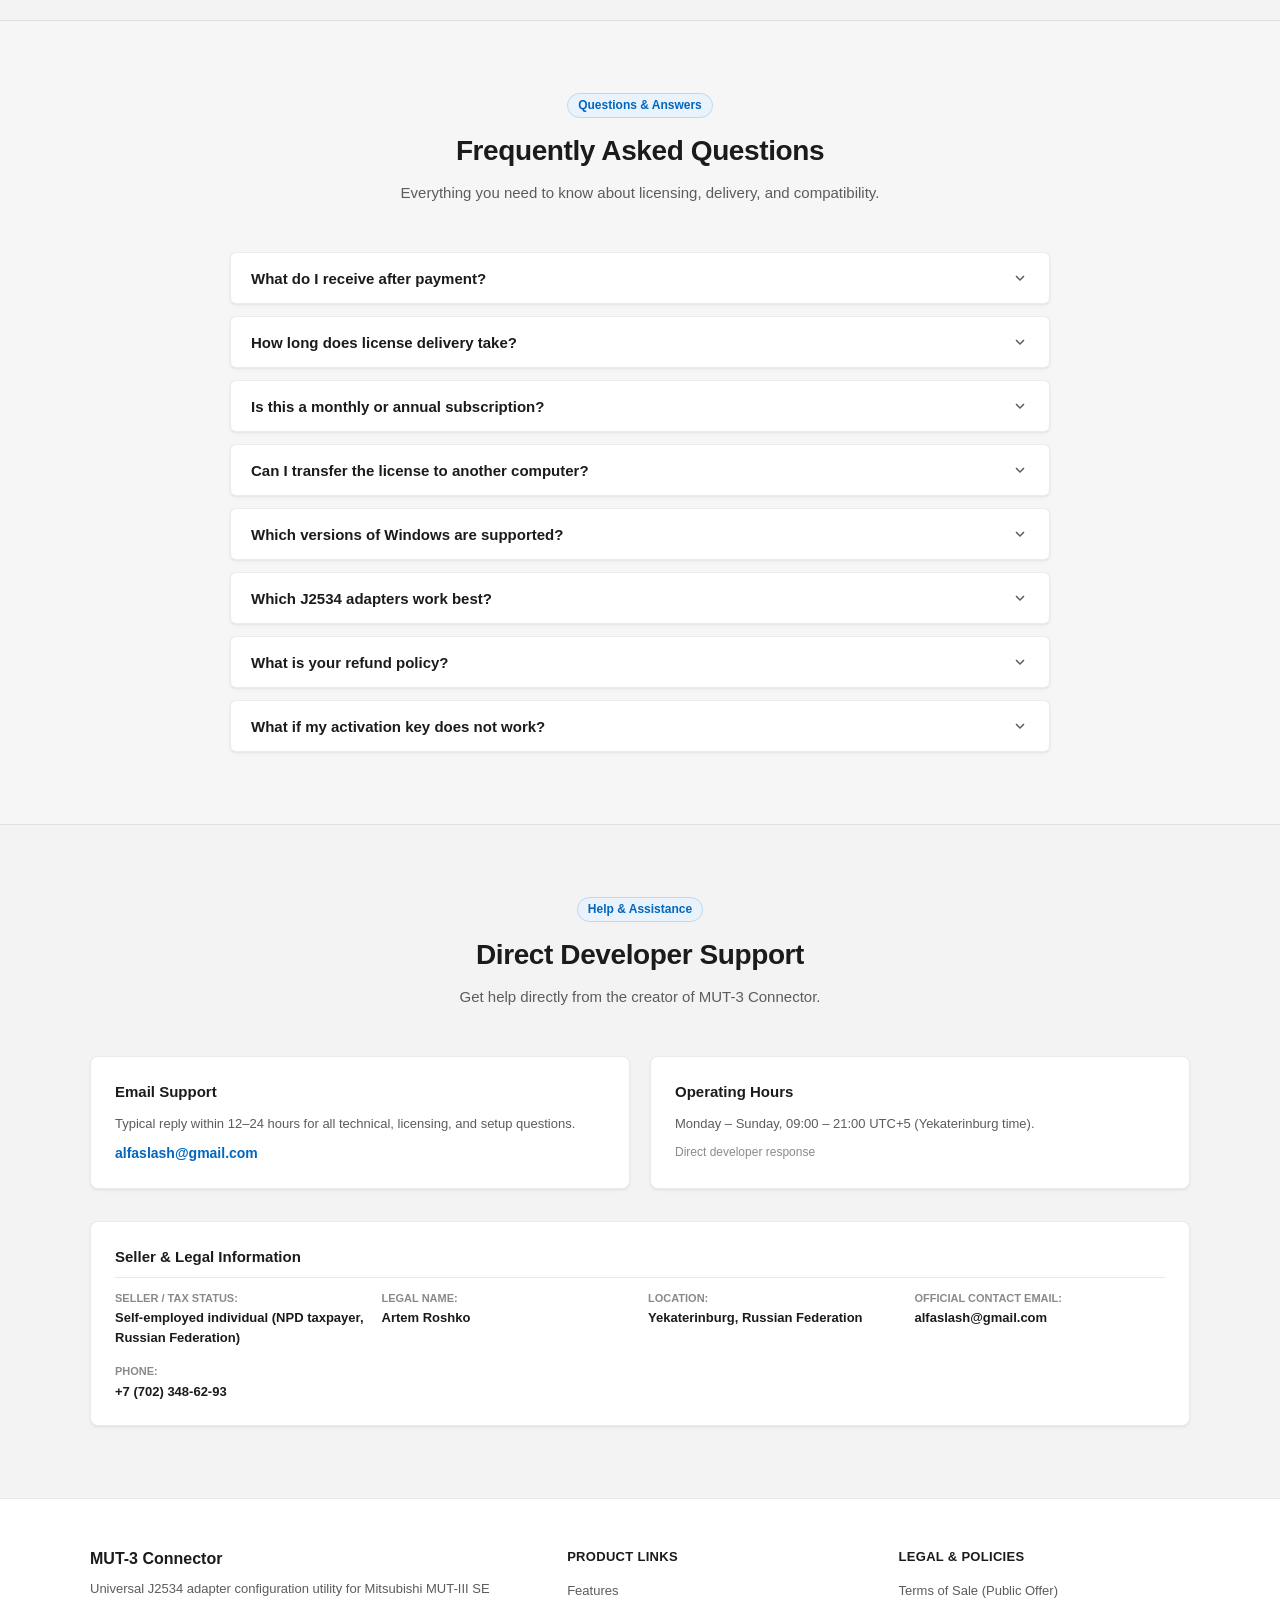
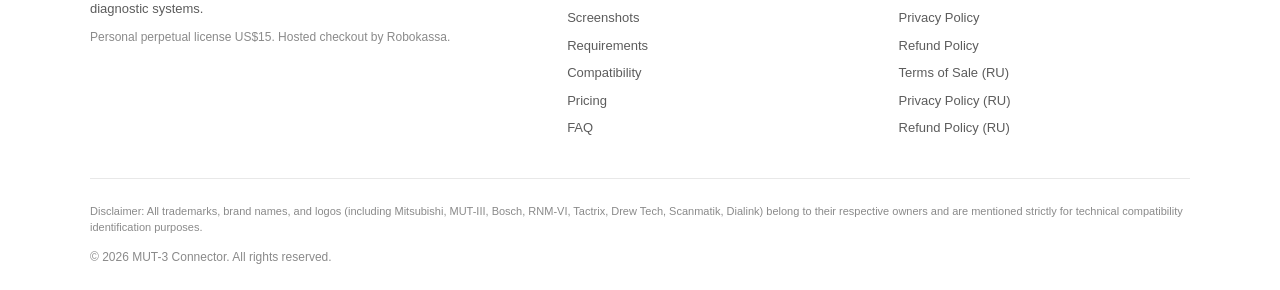
==== commit 4c18627b: "Remove CVT calibration converter mentions from landing page" ====
--- a/index.html
+++ b/index.html
@@ -116,11 +116,7 @@
           </li>
           <li>
             <svg viewBox="0 0 24 24"><path d="M9 16.2L4.8 12l-1.4 1.4L9 19 21 7l-1.4-1.4L9 16.2z"/></svg>
-            <span data-i18n="hero.highlight5">Jatco CVT8 / JF016E Launch QR ↔ MUT-3 calibration converter</span>
-          </li>
-          <li>
-            <svg viewBox="0 0 24 24"><path d="M9 16.2L4.8 12l-1.4 1.4L9 19 21 7l-1.4-1.4L9 16.2z"/></svg>
-            <span data-i18n="hero.highlight6">MUT-III SE installer &amp; destination market/region switcher</span>
+            <span data-i18n="hero.highlight5">MUT-III SE installer &amp; destination market/region switcher</span>
           </li>
         </ul>
 
@@ -314,21 +310,10 @@
         <!-- Feature 9 -->
         <div class="feature-card">
           <div class="feature-icon-tile">
-            <svg viewBox="0 0 24 24"><path d="M4 4h6v6H4V4zm2 2v2h2V6H6zm8-2h6v6h-6V4zm2 2v2h2V6h-2zM4 14h6v6H4v-6zm2 2v2h2v-2H6zm10-2h2v2h-2v-2zm-2 2h2v2h-2v-2zm4 0h2v2h-2v-2zm-2 2h2v2h-2v-2zm2 2h2v2h-2v-2zm-4 0h2v2h-2v-2z"/></svg>
-          </div>
-          <h3 class="feature-title" data-i18n="features.f9Title">CVT8 Calibration Converter</h3>
+            <svg viewBox="0 0 24 24"><path d="M12 2C6.48 2 2 6.48 2 12s4.48 10 10 10 10-4.48 10-10S17.52 2 12 2zm-1 17.93c-3.95-.49-7-3.85-7-7.93 0-.62.08-1.21.21-1.79L9 15v1c0 1.1.9 2 2 2v1.93zm6.9-2.54c-.26-.81-1-1.39-1.9-1.39h-1v-3c0-.55-.45-1-1-1H8v-2h2c.55 0 1-.45 1-1V7h2c1.1 0 2-.9 2-2v-.41c2.93 1.19 5 4.06 5 7.41 0 2.08-.8 3.97-2.1 5.39z"/></svg>
+          </div>
+          <h3 class="feature-title" data-i18n="features.f9Title">MUT-III SE Installer &amp; Region Manager</h3>
           <p class="feature-desc" data-i18n="features.f9Desc">
-            Bidirectional conversion of Jatco CVT8 / JF016E transmission valve body calibrations between MUT-III SE (.csv) and Launch X-431 (356 HEX QR codes) with HTML QR generator and direct FKK_Data install.
-          </p>
-        </div>
-
-        <!-- Feature 10 -->
-        <div class="feature-card">
-          <div class="feature-icon-tile">
-            <svg viewBox="0 0 24 24"><path d="M12 2C6.48 2 2 6.48 2 12s4.48 10 10 10 10-4.48 10-10S17.52 2 12 2zm-1 17.93c-3.95-.49-7-3.85-7-7.93 0-.62.08-1.21.21-1.79L9 15v1c0 1.1.9 2 2 2v1.93zm6.9-2.54c-.26-.81-1-1.39-1.9-1.39h-1v-3c0-.55-.45-1-1-1H8v-2h2c.55 0 1-.45 1-1V7h2c1.1 0 2-.9 2-2v-.41c2.93 1.19 5 4.06 5 7.41 0 2.08-.8 3.97-2.1 5.39z"/></svg>
-          </div>
-          <h3 class="feature-title" data-i18n="features.f10Title">MUT-III SE Installer &amp; Region Manager</h3>
-          <p class="feature-desc" data-i18n="features.f10Desc">
             Integrated package installer for Mitsubishi MUT-III SE with SHA-256 integrity validation, plus one-click switching of destination market regions (Europe, USA, Japan, Export).
           </p>
         </div>
@@ -647,15 +632,11 @@
             </li>
             <li>
               <svg viewBox="0 0 24 24"><path d="M9 16.2L4.8 12l-1.4 1.4L9 19 21 7l-1.4-1.4L9 16.2z"/></svg>
-              <span data-i18n="pricing.feat9">Jatco CVT8 / JF016E calibration converter (Launch QR ↔ MUT-3)</span>
+              <span data-i18n="pricing.feat9">MUT-III SE package installer &amp; market region switcher</span>
             </li>
             <li>
               <svg viewBox="0 0 24 24"><path d="M9 16.2L4.8 12l-1.4 1.4L9 19 21 7l-1.4-1.4L9 16.2z"/></svg>
-              <span data-i18n="pricing.feat10">MUT-III SE package installer &amp; market region switcher</span>
-            </li>
-            <li>
-              <svg viewBox="0 0 24 24"><path d="M9 16.2L4.8 12l-1.4 1.4L9 19 21 7l-1.4-1.4L9 16.2z"/></svg>
-              <span data-i18n="pricing.feat11">Full Windows support: Windows 11, 10, 8.1 and 7 SP1 (Legacy build)</span>
+              <span data-i18n="pricing.feat10">Full Windows support: Windows 11, 10, 8.1 and 7 SP1 (Legacy build)</span>
             </li>
           </ul>
 
